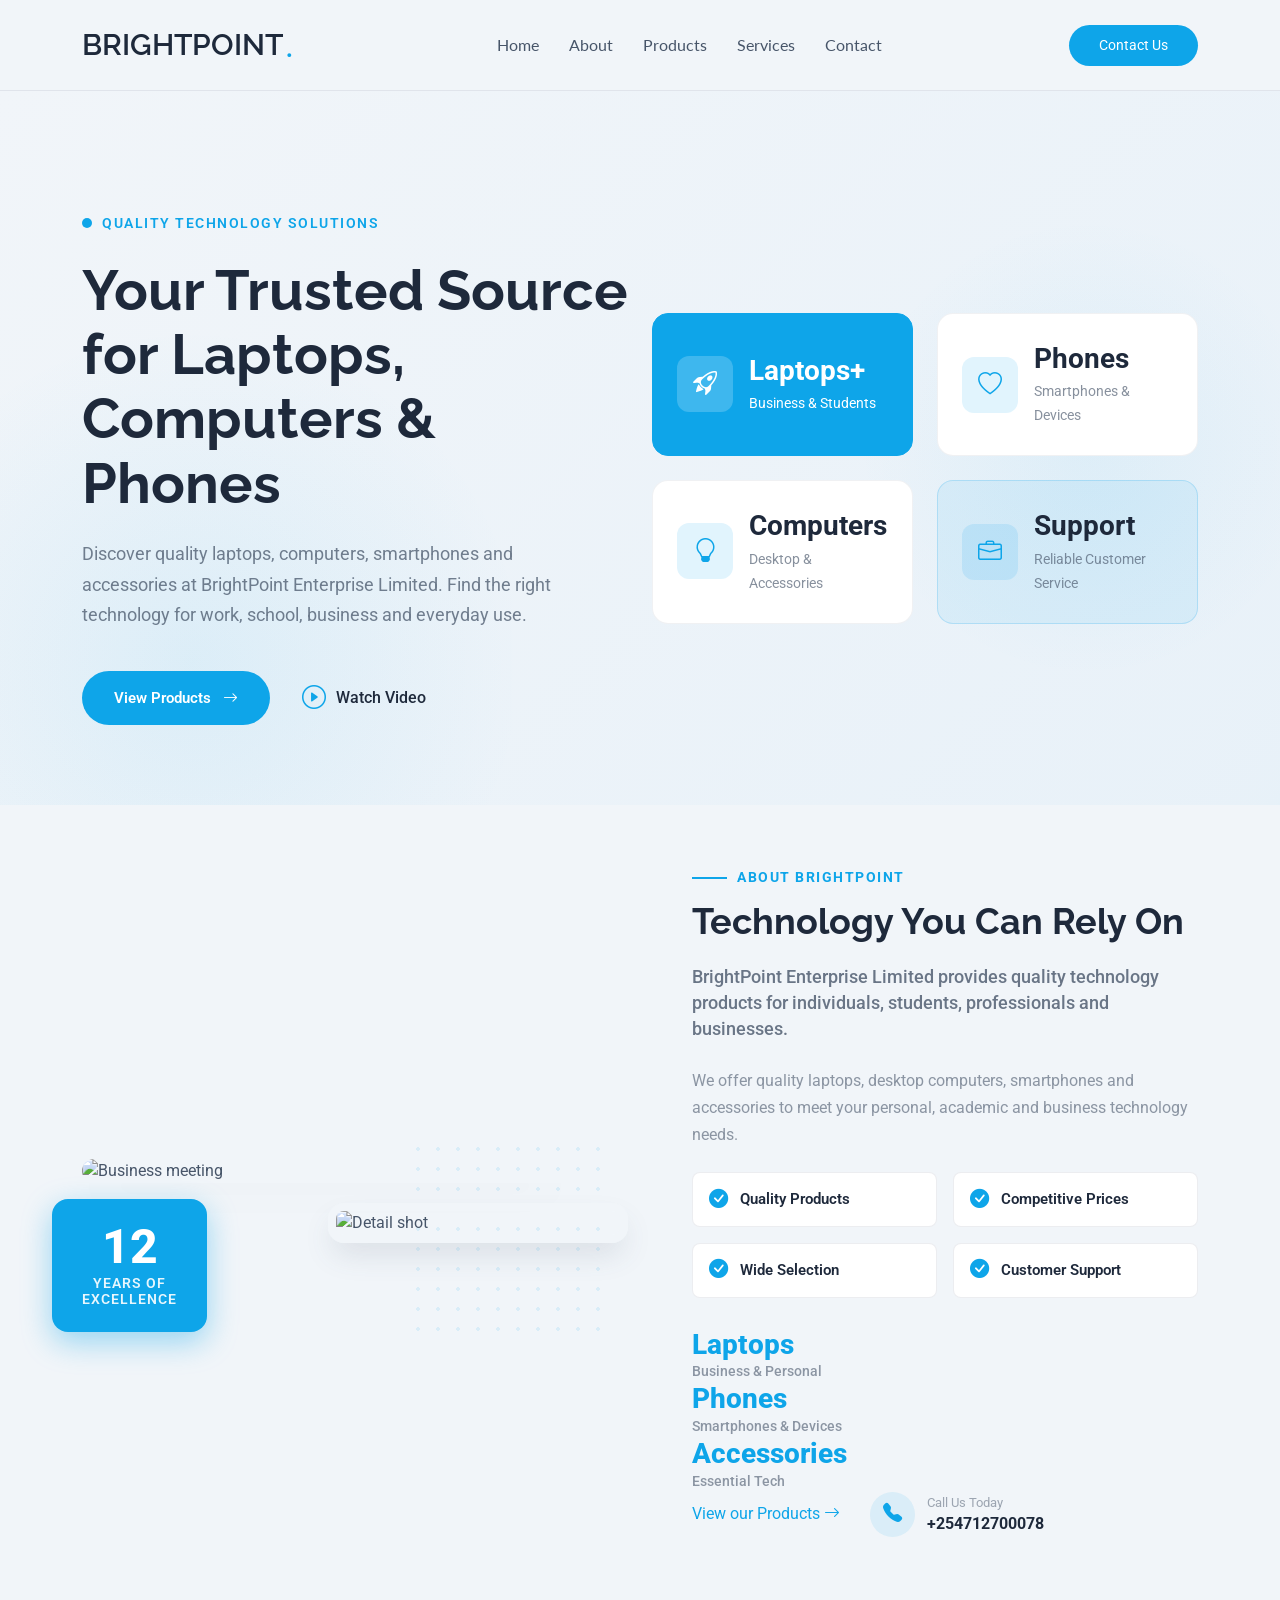
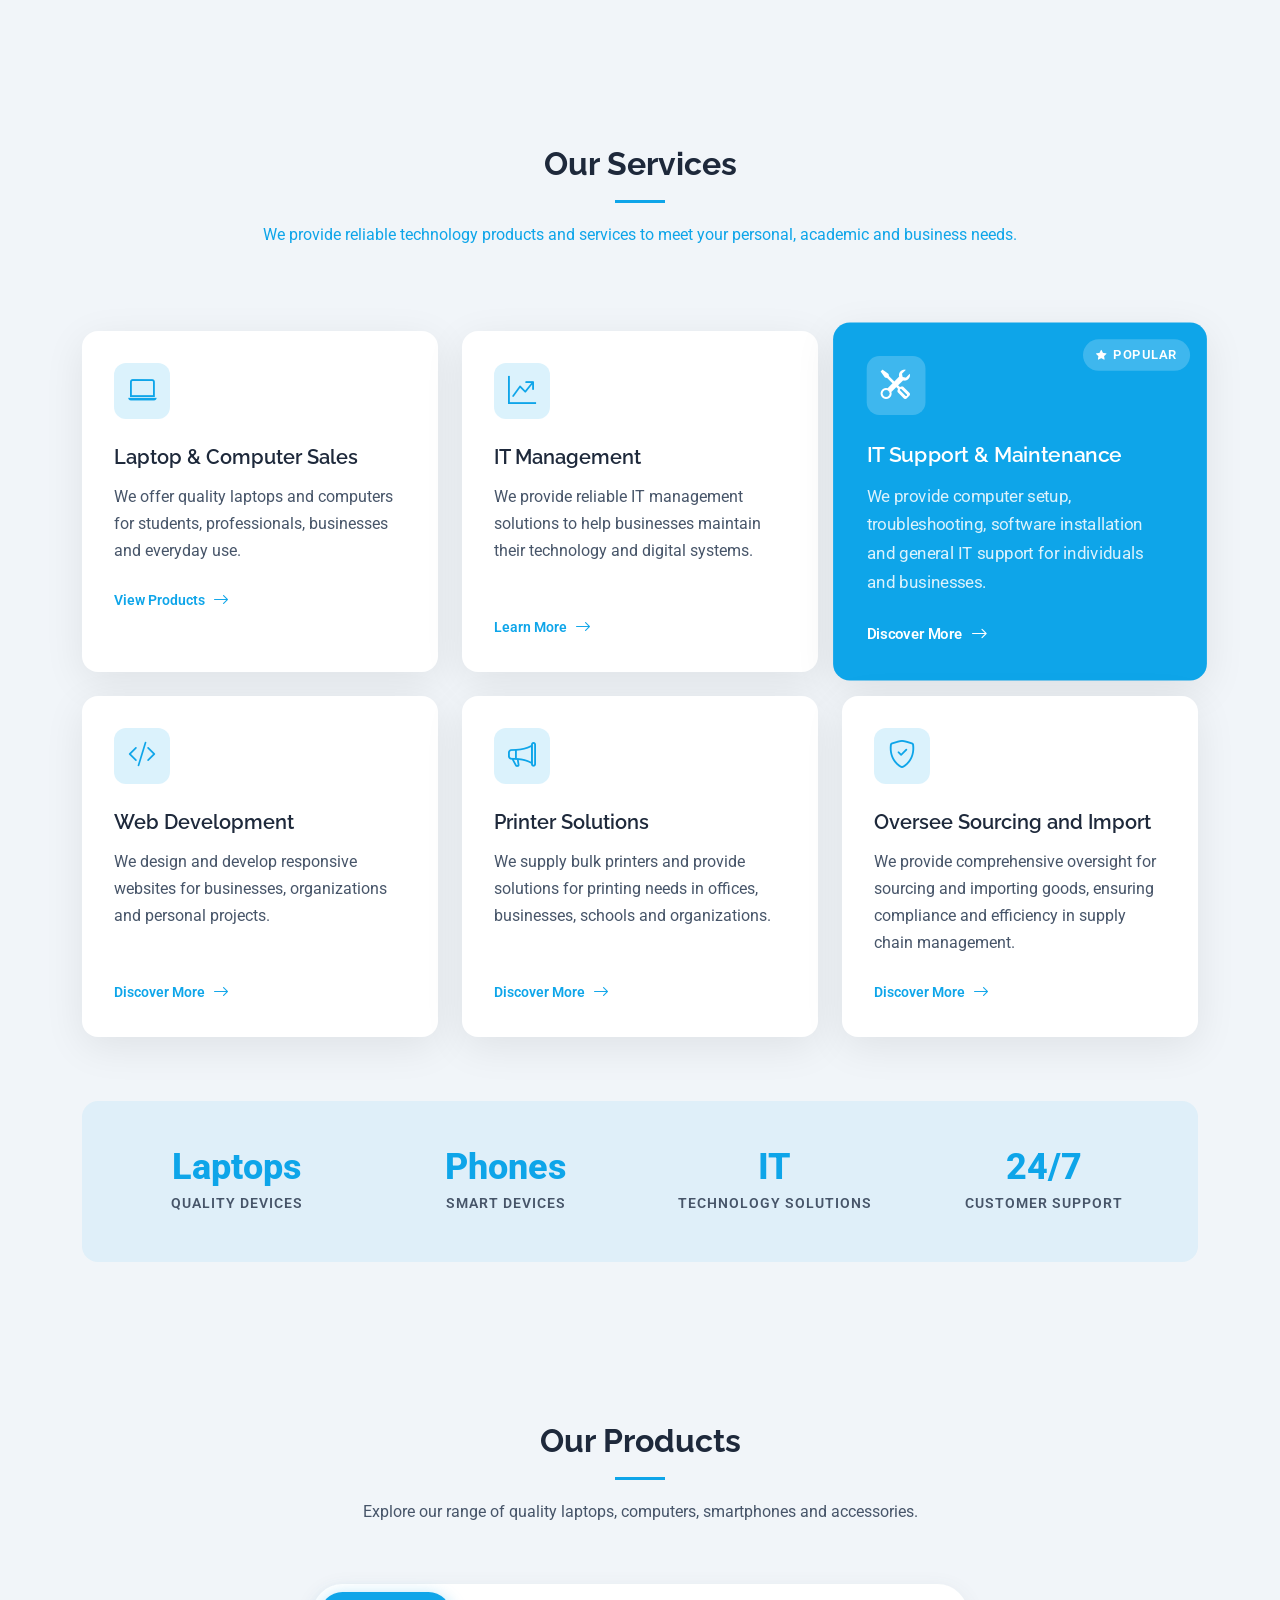
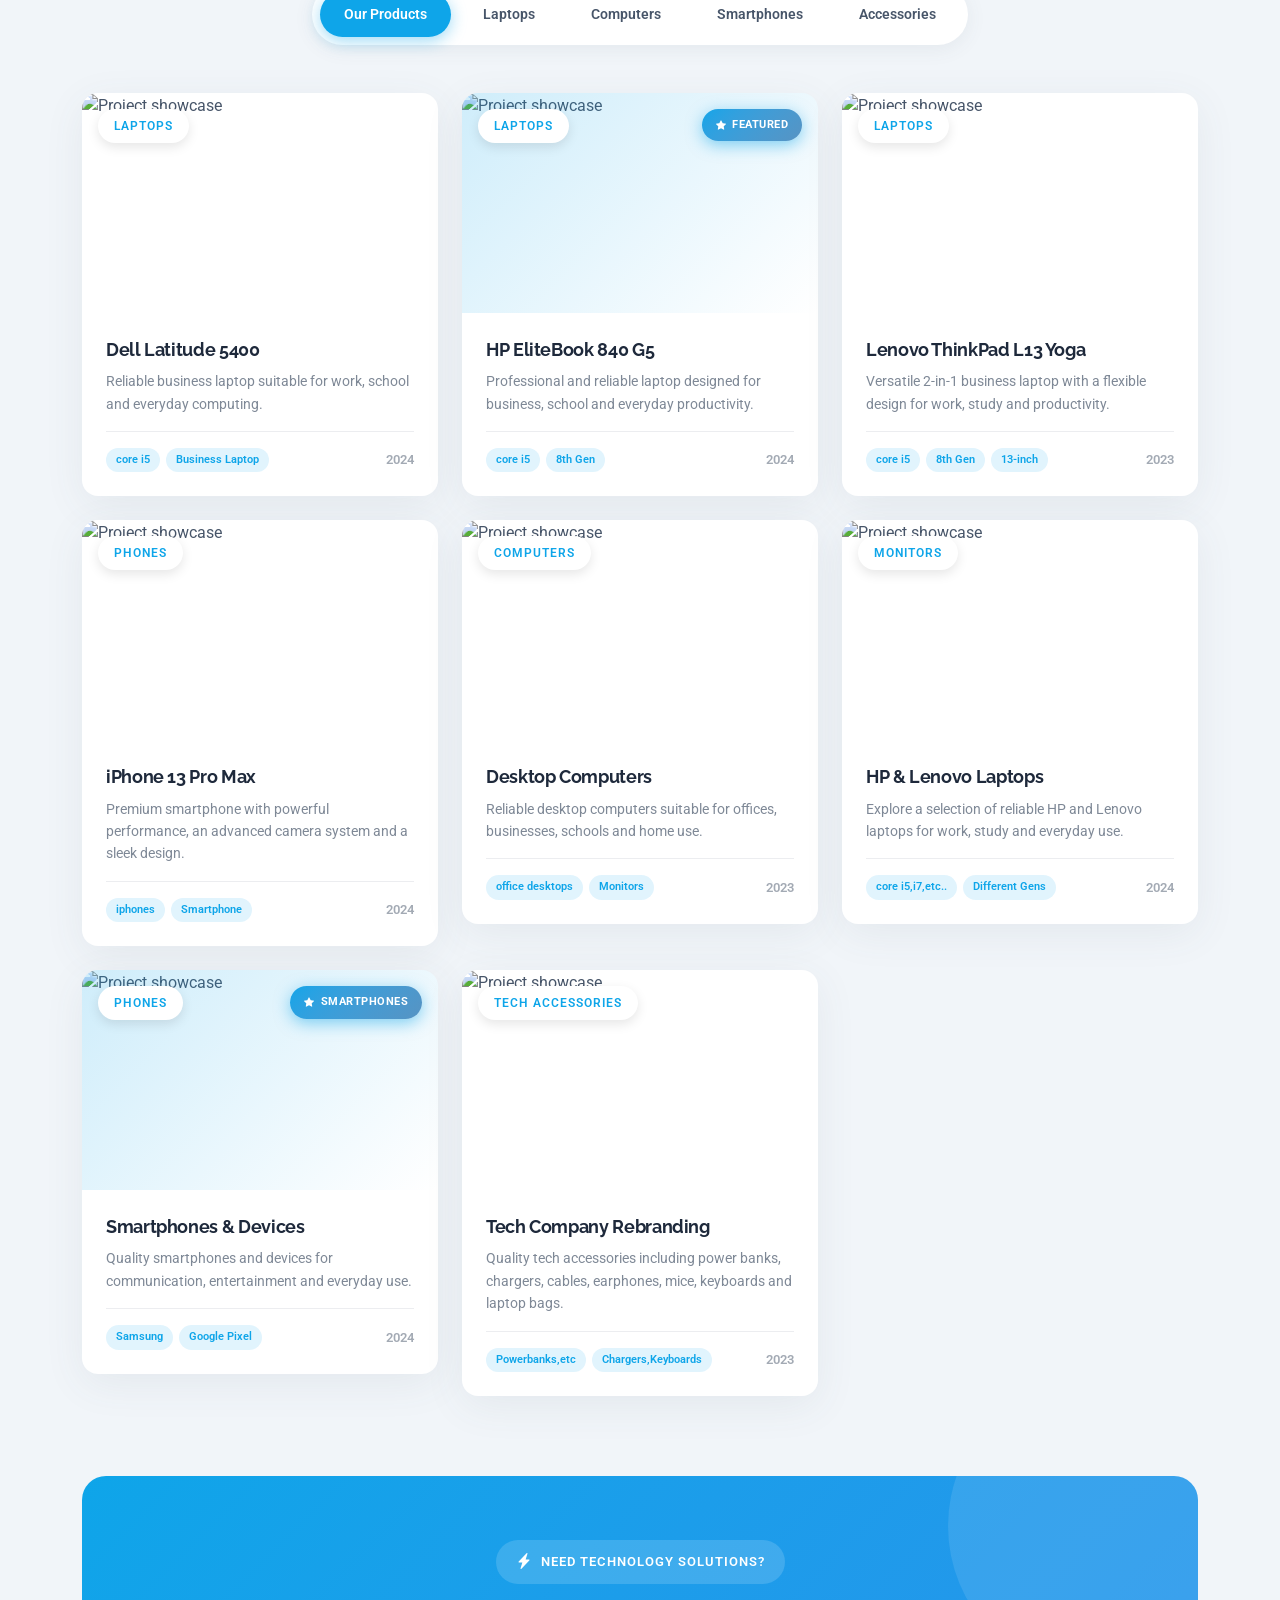
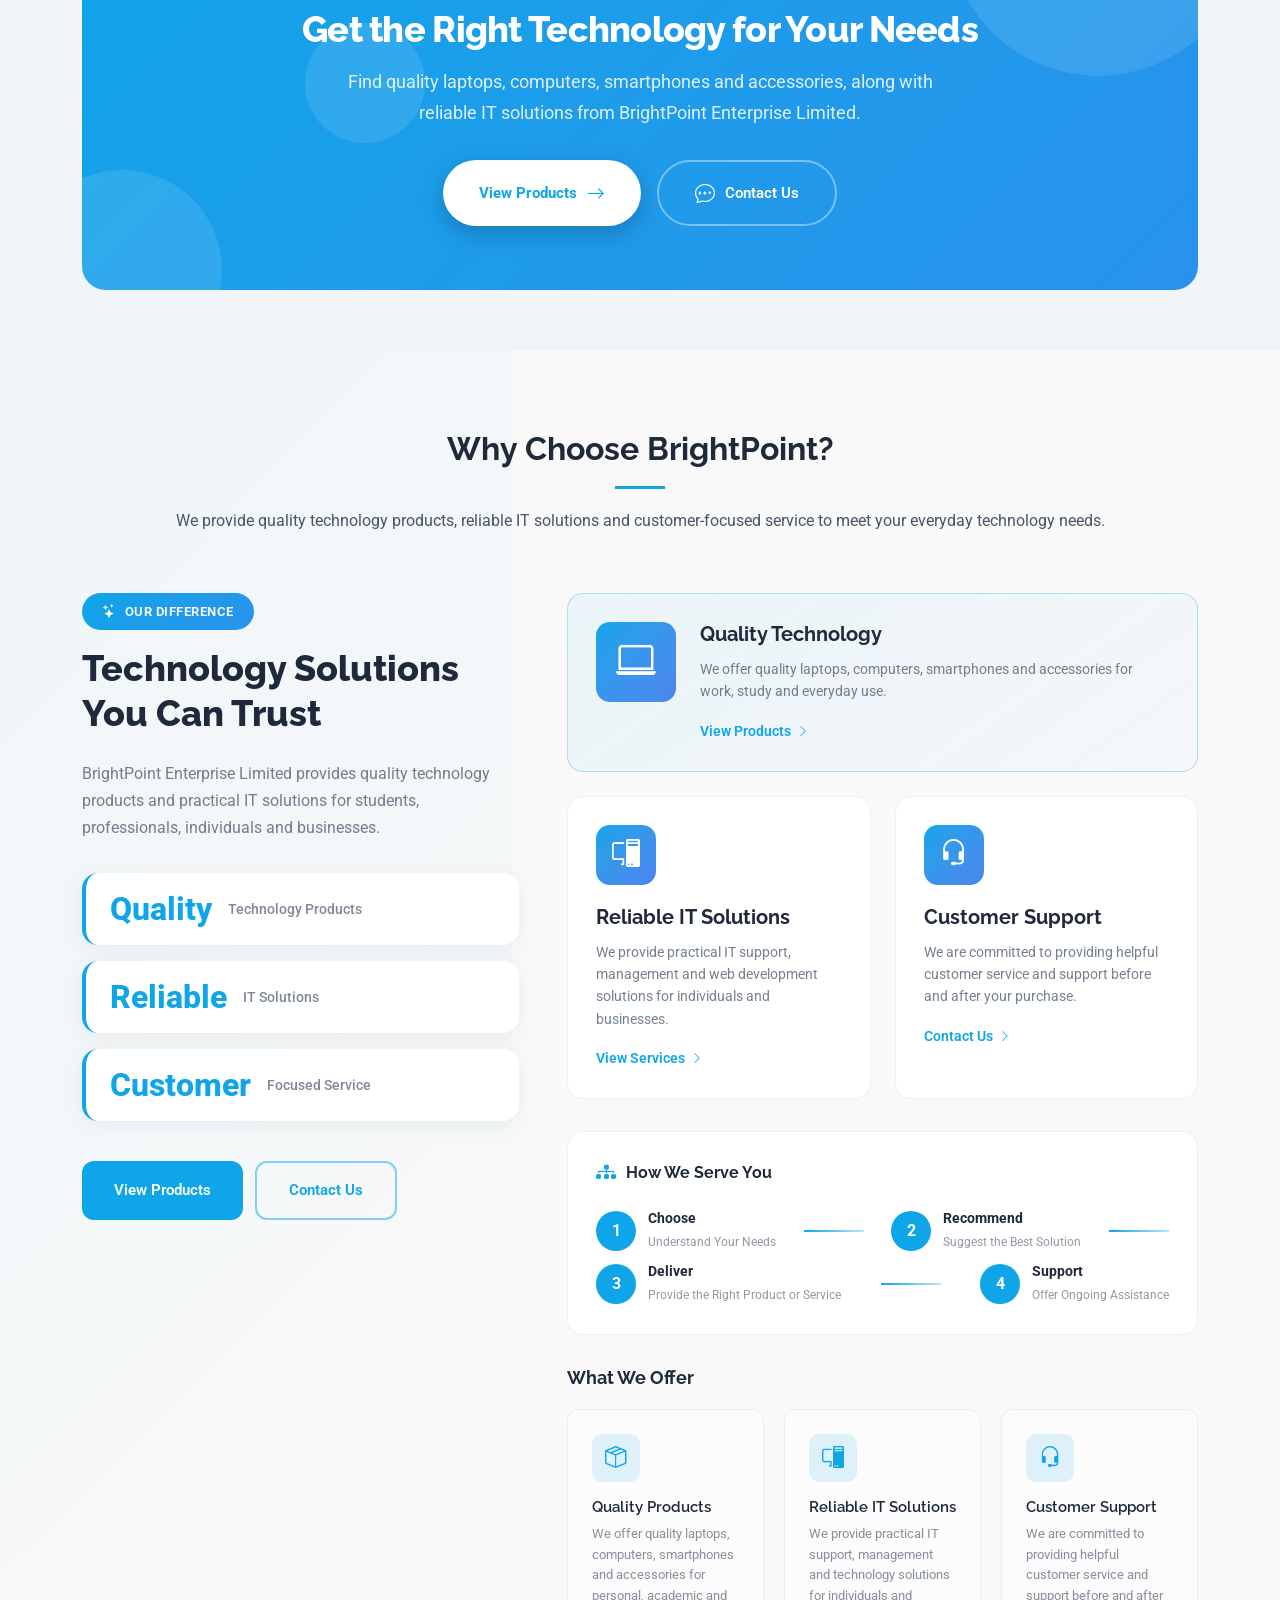
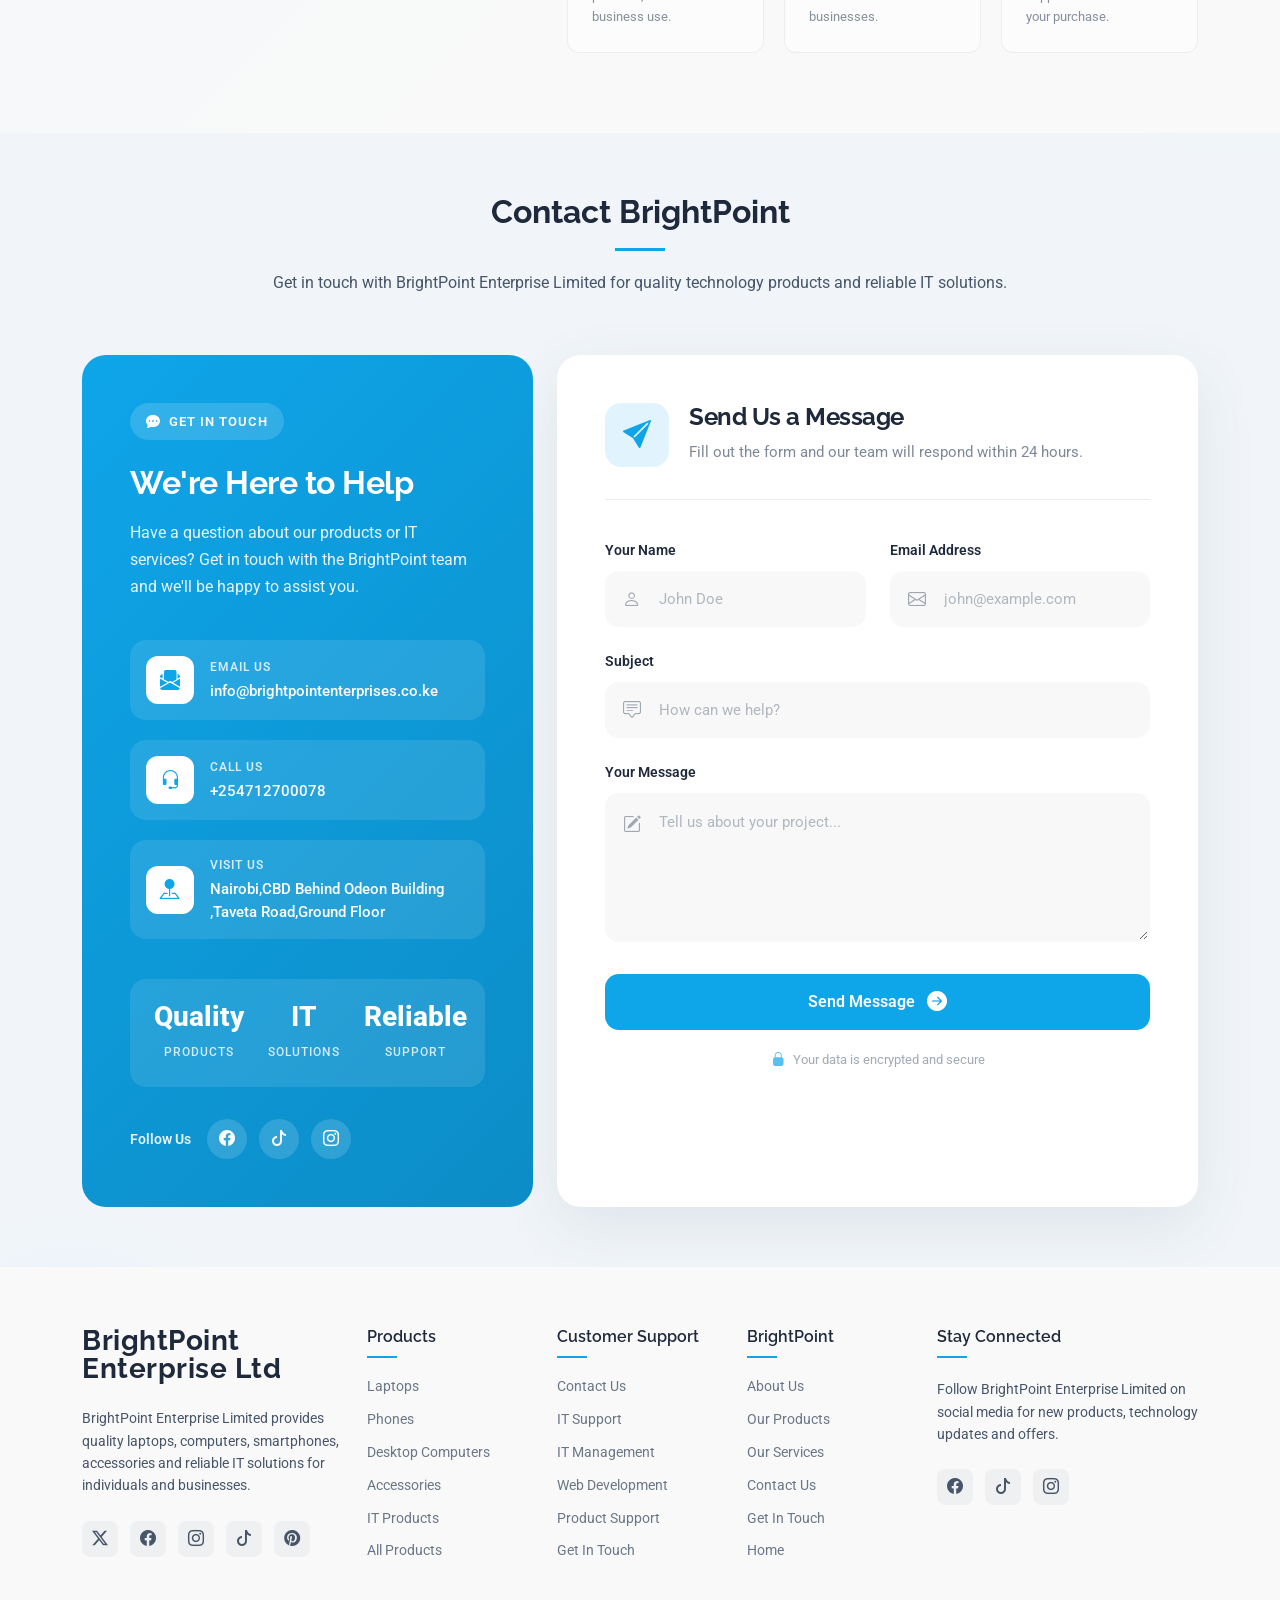
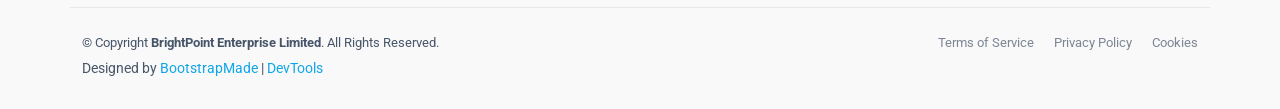
==== index.html @ 352fc954 "web development" ====
<!DOCTYPE html>
<html lang="en">

<head>
  <meta charset="utf-8">
  <meta content="width=device-width, initial-scale=1.0" name="viewport">
  <title>BrightPoint Enterprise Limited | Laptops, Computers & Phones</title>
  <meta name="description" content="">
  <meta name="keywords" content="">

  <!-- Favicons -->
  <link href="assets/img/favicon.png" rel="icon">
  <link href="assets/img/apple-touch-icon.png" rel="apple-touch-icon">

  <!-- Fonts -->
  <link href="https://fonts.googleapis.com" rel="preconnect">
  <link href="https://fonts.gstatic.com" rel="preconnect" crossorigin>
  <link href="https://fonts.googleapis.com/css2?family=Roboto:ital,wght@0,100;0,300;0,400;0,500;0,700;0,900;1,100;1,300;1,400;1,500;1,700;1,900&family=Lato:ital,wght@0,100;0,300;0,400;0,700;0,900;1,100;1,300;1,400;1,700;1,900&family=Raleway:ital,wght@0,100;0,200;0,300;0,400;0,500;0,600;0,700;0,800;0,900;1,100;1,200;1,300;1,400;1,500;1,600;1,700;1,800;1,900&display=swap" rel="stylesheet">

  <!-- Vendor CSS Files -->
  <link href="assets/vendor/bootstrap/css/bootstrap.min.css" rel="stylesheet">
  <link href="assets/vendor/bootstrap-icons/bootstrap-icons.css" rel="stylesheet">
  <link href="assets/vendor/aos/aos.css" rel="stylesheet">
  <link href="assets/vendor/glightbox/css/glightbox.min.css" rel="stylesheet">
  <link href="assets/vendor/swiper/swiper-bundle.min.css" rel="stylesheet">

  <!-- Main CSS File -->
  <link href="assets/css/main.css" rel="stylesheet">

  <!-- =======================================================
  * Template Name: Orbit
  * Template URL: https://bootstrapmade.com/orbit-bootstrap-template/
  * Updated: Jan 13 2026 with Bootstrap v5.3.8
  * Author: BootstrapMade.com
  * License: https://bootstrapmade.com/license/
  ======================================================== -->
</head>

<body class="index-page">

  <header id="header" class="header d-flex align-items-center sticky-top">
    <div class="container position-relative d-flex align-items-center justify-content-between">

      <a href="index.html" class="logo d-flex align-items-center me-auto me-xl-0">
        <!-- Uncomment the line below if you also wish to use an image logo -->
        <!-- <img src="assets/img/logo.webp" alt=""> -->
        <h1 class="sitename">BRIGHTPOINT</h1><span>.</span>
      </a>

      <nav id="navmenu" class="navmenu">
        <ul>
  <li><a href="#home" class="active">Home</a></li>
  <li><a href="#about">About</a></li>
  <li><a href="#products">Products</a></li>
  <li><a href="#services">Services</a></li>
  <li><a href="#contact">Contact</a></li>
</ul>
          <i class="mobile-nav-toggle d-xl-none bi bi-list"></i>
      </nav>

<a class="btn-getstarted" href="#contact">Contact Us</a>
    </div>
  </header>

  <main class="main">

    <!-- Hero Section -->
    <section id="hero" class="hero section">

      <div class="container" data-aos="fade-up" data-aos-delay="100">

        <div class="row align-items-center gy-5">

          <div class="col-lg-6" data-aos="fade-right" data-aos-delay="200">
            <div class="hero-content">
              <div class="hero-tag" data-aos="fade-up" data-aos-delay="250">
                <span class="tag-dot"></span>
                <span class="tag-text">Quality Technology Solutions</span>
              </div>

              <h1 class="hero-headline">Your Trusted Source for Laptops, Computers & Phones</h1>
              <p class="hero-text" data-aos="fade-up" data-aos-delay="350">
  Discover quality laptops, computers, smartphones and accessories at BrightPoint Enterprise Limited.
  Find the right technology for work, school, business and everyday use.
</p>
              <div class="hero-cta" data-aos="fade-up" data-aos-delay="400">
               <a href="#products" class="cta-button">
                   <span>View Products</span>
                 <i class="bi bi-arrow-right"></i>
                </a>
                <a href="https://www.youtube.com/watch?v=Y7f98aduVJ8" class="glightbox cta-link" data-gallery="hero-video">
                  <i class="bi bi-play-circle"></i>
                  <span>Watch Video</span>
                </a>
              </div>
            </div>
          </div>

          <div class="col-lg-6" data-aos="fade-left" data-aos-delay="300">
            <div class="stats-grid">
              <div class="stat-card stat-card-primary" data-aos="zoom-in" data-aos-delay="350">
                <div class="stat-icon-wrap">
                  <i class="bi bi-rocket-takeoff"></i>
                </div>
                <div class="stat-info">
                  <span class="stat-value">Laptops+</span>
                  <span class="stat-title">Business & Students</span>
                </div>
              </div>

              <div class="stat-card" data-aos="zoom-in" data-aos-delay="400">
                <div class="stat-icon-wrap">
                  <i class="bi bi-heart"></i>
                </div>
                <div class="stat-info">
                  <span class="stat-value">Phones</span>
                  <span class="stat-title">Smartphones & Devices</span>
                </div>
              </div>

              <div class="stat-card" data-aos="zoom-in" data-aos-delay="450">
                <div class="stat-icon-wrap">
                  <i class="bi bi-lightbulb"></i>
                </div>
                <div class="stat-info">
                  <span class="stat-value">Computers</span>
                  <span class="stat-title">Desktop & Accessories</span>
                </div>
              </div>

              <div class="stat-card stat-card-accent" data-aos="zoom-in" data-aos-delay="500">
                <div class="stat-icon-wrap">
                  <i class="bi bi-briefcase"></i>
                </div>
                <div class="stat-info">
                  <span class="stat-value">Support</span>
                  <span class="stat-title">Reliable Customer  Service</span>
                </div>
              </div>
            </div>
          </div>

        </div>

      </div>

    </section><!-- /Hero Section -->

    <!-- About Section -->
    <section id="about" class="about section">

      <div class="container" data-aos="fade-up" data-aos-delay="100">

        <div class="row gy-5 align-items-center">

          <div class="col-xl-6 aos-init aos-animate" data-aos="fade-right" data-aos-delay="200">
            <div class="about-images-wrapper">
              <div class="image-main">
                <img src="assets/img/about/DELL 5400.png" alt="Business meeting" class="img-fluid">
              </div>
              <div class="image-offset">
                <img src="assets/img/about/about-square-3.webp" alt="Detail shot" class="img-fluid">
              </div>
              <div class="experience-badge">
                <span class="years purecounter" data-purecounter-start="0" data-purecounter-end="12" data-purecounter-duration="1">12</span>
                <span class="text">Years of<br>Excellence</span>
              </div>
              <div class="shape-pattern"></div>
            </div>
          </div>

          <div class="col-xl-6 aos-init aos-animate" data-aos="fade-left" data-aos-delay="300">
            <div class="about-content">
              <div class="section-subtitle">About BrightPoint</div>
              <h2>Technology You Can Rely On</h2>
             <p class="lead-text">
          BrightPoint Enterprise Limited provides quality technology products for individuals,
         students, professionals and businesses.
          </p>
              <p class="mb-4 description">
         <p class="mb-4 description">
  We offer quality laptops, desktop computers, smartphones and accessories
  to meet your personal, academic and business technology needs.
</p>
            </p>

              <div class="features-grid">
                <div class="feature-card">
                  <i class="bi bi-check-circle-fill"></i>
                  <span>Quality Products</span>
                </div>
                <div class="feature-card">
                  <i class="bi bi-check-circle-fill"></i>
                  <span>Competitive Prices</span>
                </div>
                <div class="feature-card">
                  <i class="bi bi-check-circle-fill"></i>
                  <span>Wide Selection</span>
                </div>
                <div class="feature-card">
                  <i class="bi bi-check-circle-fill"></i>
                  <span>Customer Support</span>
                </div>
              </div>

              <div class="stat-box">
  <span class="number">Laptops</span>
  <span class="label">Business & Personal</span>
</div>

<div class="stat-box">
  <span class="number">Phones</span>
  <span class="label">Smartphones & Devices</span>
</div>

<div class="stat-box">
  <span class="number">Accessories</span>
  <span class="label">Essential Tech</span>
</div>

              <div class="action-buttons">
                <a href="#" Products="btn btn-primary-custom">
                  View our Products <i class="bi bi-arrow-right"></i>
                </a>
                <div class="contact-info">
                  <div class="icon-box">
                    <i class="bi bi-telephone-fill"></i>
                  </div>
                  <div class="text">
                    <span>Call Us Today</span>
                    <a href="tel:+254712700078">+254712700078<yh/a>
                  </div>
                </div>
              </div>

            </div>
          </div>

        </div>

      </div>

    </section><!-- /About Section -->

    <!-- Services Section -->
    <section id="services" class="services section">

      <!-- Section Title -->
      <div class="container section-title" data-aos="fade-up">
        <h2>Our Services</h2>
<p>We provide reliable technology products and services to meet your personal, academic and business needs.</p>
      </div><!-- End Section Title -->

      <div class="container" data-aos="fade-up" data-aos-delay="100">

        <div class="row g-4">

          <!-- Service Card 1 -->
          <div class="col-lg-4 col-md-6" data-aos="fade-up" data-aos-delay="100">
            <div class="service-card">
              <div class="icon-wrapper">
                <i class="bi bi-laptop"></i>
              </div>
              <h3>Laptop &amp; Computer Sales</h3>
<p>We offer quality laptops and computers for students, professionals, businesses and everyday use.</p>
              <a href="service-details.html" class="service-link">
                <span>View Products</span>
                <i class="bi bi-arrow-right"></i>
              </a>
            </div>
          </div><!-- End Service Card -->

          <!-- Service Card 2 -->
          <div class="col-lg-4 col-md-6" data-aos="fade-up" data-aos-delay="200">
            <div class="service-card">
              <div class="icon-wrapper">
                <i class="bi bi-graph-up-arrow"></i>
              </div>
              <h3>IT Management</h3>
<p>We provide reliable IT management solutions to help businesses maintain their technology and digital systems.</p>
              <a href="service-details.html" class="service-link">
                <span>Learn More</span>
                <i class="bi bi-arrow-right"></i>
              </a>
            </div>
          </div><!-- End Service Card -->

          <!-- Service Card 3 - Featured -->
          <div class="col-lg-4 col-md-6" data-aos="fade-up" data-aos-delay="300">
            <div class="service-card featured">
              <div class="featured-badge">
                <i class="bi bi-star-fill"></i>
                <span>Popular</span>
              </div>
              <div class="icon-wrapper">
                <i class="bi bi-tools"></i>
              </div>
              <h3>IT Support &amp; Maintenance</h3>
<p>We provide computer setup, troubleshooting, software installation and general IT support for individuals and businesses.</p>
              <a href="service-details.html" class="service-link">
                <span>Discover More</span>
                <i class="bi bi-arrow-right"></i>
              </a>
            </div>
          </div><!-- End Service Card -->

          <!-- Service Card 4 -->
          <div class="col-lg-4 col-md-6" data-aos="fade-up" data-aos-delay="100">
            <div class="service-card">
              <div class="icon-wrapper">
                <i class="bi bi-code-slash"></i>
              </div>
              <h3>Web Development</h3>
              <p>We design and develop responsive websites for businesses, organizations and personal projects.</p>
              <a href="service-details.html" class="service-link">
                <span>Discover More</span>
                <i class="bi bi-arrow-right"></i>
              </a>
            </div>
          </div><!-- End Service Card -->

          <!-- Service Card 5 -->
          <div class="col-lg-4 col-md-6" data-aos="fade-up" data-aos-delay="200">
            <div class="service-card">
              <div class="icon-wrapper">
                <i class="bi bi-megaphone"></i>
              </div>
              <h3>Printer Solutions</h3>
              <p>We supply bulk printers and provide solutions for printing needs in offices, businesses, schools and organizations.</p>
              <a href="service-details.html" class="service-link">
                <span>Discover More</span>
                <i class="bi bi-arrow-right"></i>
              </a>
            </div>
          </div><!-- End Service Card -->

          <!-- Service Card 6 -->
          <div class="col-lg-4 col-md-6" data-aos="fade-up" data-aos-delay="300">
            <div class="service-card">
              <div class="icon-wrapper">
                <i class="bi bi-shield-check"></i>
              </div>
              <h3>Oversee Sourcing and Import</h3>
              <p>We provide comprehensive oversight for sourcing and importing goods, ensuring compliance and efficiency in supply chain management.</p>
              <a href="service-details.html" class="service-link">
                <span>Discover More</span>
                <i class="bi bi-arrow-right"></i>
              </a>
            </div>
          </div><!-- End Service Card -->

        </div>

        <!-- Stats Row -->
        <div class="stats-row" data-aos="fade-up" data-aos-delay="400">
          <div class="row g-4 justify-content-center">
            <div class="col-6 col-md-3">
              <div class="stat-item">
                <span class="stat-number">Laptops</span>
              <span class="stat-label">Quality Devices</span>
              </div>
            </div>
            <div class="col-6 col-md-3">
              <div class="stat-item">
                <span class="stat-number">Phones</span>
          <span class="stat-label">Smart Devices</span>
              </div>
            </div>
            <div class="col-6 col-md-3">
              <div class="stat-item">
                <span class="stat-number">IT</span>
       <span class="stat-label">Technology Solutions</span>
              </div>
            </div>
            <div class="col-6 col-md-3">
              <div class="stat-item">
                <span class="stat-number">24/7</span>
        <span class="stat-label">Customer Support</span>
              </div>
            </div>
          </div>
        </div>

      </div>

    </section><!-- /Services Section -->

    <!-- Portfolio Section -->
<section id="products" class="portfolio section">
      <!-- Section Title -->
      <div class="container section-title" data-aos="fade-up">
        <h2>Our Products</h2>
        <p>Explore our range of quality laptops, computers, smartphones and accessories.</p>
        </div>
      <div class="container" data-aos="fade-up" data-aos-delay="100">

        <div class="isotope-layout" data-default-filter="*" data-layout="fitRows" data-sort="original-order">

          <div class="filters-wrapper" data-aos="fade-up" data-aos-delay="100">
            <ul class="portfolio-filters isotope-filters">
              <li data-filter="*" class="filter-active">Our Products</li>
              <li data-filter=".filter-laptops">Laptops</li>
              <li data-filter=".filter-computers">Computers</li>
              <li data-filter=".filter-smartphones">Smartphones</li>
              <li data-filter=".filter-accessories">Accessories</li>
            </ul>
          </div>

          <div class="row g-4 isotope-container" data-aos="fade-up" data-aos-delay="200">

            <div class="col-lg-4 col-md-6 portfolio-item isotope-item filter-laptops">
              <div class="project-card">
                <div class="image-wrapper">
                  <img src="assets/img/portfolio/portfolio-2.webp" alt="Project showcase" class="img-fluid" loading="lazy">
                  <div class="hover-overlay">
                    <div class="overlay-actions">
                      <a href="assets/img/portfolio/portfolio-2.webp" class="glightbox action-btn" data-gallery="portfolio">
                        <i class="bi bi-eye"></i>
                      </a>
                      <a href="#" class="action-btn">
                        <i class="bi bi-link-45deg"></i>
                      </a>
                    </div>
                  </div>
                  <span class="category-badge">Laptops</span>
                </div>
                <div class="project-info">
                  <h3>Dell Latitude 5400</h3>
                  <p>Reliable business laptop suitable for work, school and everyday computing.</p>
                  <div class="project-meta">
                    <div class="tech-tags">
                      <span>core i5</span>
                      <span>Business Laptop</span>
                    </div>
                    <span class="year">2024</span>
                  </div>
                </div>
              </div>
            </div><!-- End Portfolio Item -->

            <div class="col-lg-4 col-md-6 portfolio-item isotope-item filter-Laptops">
              <div class="project-card featured">
                <div class="image-wrapper">
                  <img src="assets/img/portfolio/portfolio-4.webp" alt="Project showcase" class="img-fluid" loading="lazy">
                  <div class="hover-overlay">
                    <div class="overlay-actions">
                      <a href="assets/img/portfolio/portfolio-4.webp" class="glightbox action-btn" data-gallery="portfolio">
                        <i class="bi bi-eye"></i>
                      </a>
                      <a href="#" class="action-btn">
                        <i class="bi bi-link-45deg"></i>
                      </a>
                    </div>
                  </div>
                 <span class="category-badge">Laptops</span>
                  <span class="featured-badge"><i class="bi bi-star-fill"></i> Featured</span>
                </div>
                <div class="project-info">
                  <h3>HP EliteBook 840 G5</h3>
                  <p>Professional and reliable laptop designed for business, school and everyday productivity.</p>
                  <div class="project-meta">
                    <div class="tech-tags">
                      <span>core i5</span>
                      <span>8th Gen</span>
                    </div>
                    <span class="year">2024</span>
                  </div>
                </div>
              </div>
            </div><!-- End Portfolio Item -->

            <div class="col-lg-4 col-md-6 portfolio-item isotope-item filter-branding">
              <div class="project-card">
                <div class="image-wrapper">
                  <img src="assets/img/portfolio/portfolio-6.webp" alt="Project showcase" class="img-fluid" loading="lazy">
                  <div class="hover-overlay">
                    <div class="overlay-actions">
                      <a href="assets/img/portfolio/portfolio-6.webp" class="glightbox action-btn" data-gallery="portfolio">
                        <i class="bi bi-eye"></i>
                      </a>
                      <a href="#" class="action-btn">
                        <i class="bi bi-link-45deg"></i>
                      </a>
                    </div>
                  </div>
                  <span class="category-badge">Laptops</span>
                </div>
                <div class="project-info">
                  <h3>Lenovo ThinkPad L13 Yoga</h3>
                  <p>Versatile 2-in-1 business laptop with a flexible design for work, study and productivity.</p>
                  <div class="project-meta">
                    <div class="tech-tags">
                      <span>core i5</span>
                      <span>8th Gen</span>
                      <span>13-inch</span>
                    </div>
                    <span class="year">2023</span>
                  </div>
                </div>
              </div>
            </div><!-- End Portfolio Item -->

            <div class="col-lg-4 col-md-6 portfolio-item isotope-item filter-ui">
              <div class="project-card">
                <div class="image-wrapper">
                  <img src="assets/img/portfolio/portfolio-8.webp" alt="Project showcase" class="img-fluid" loading="lazy">
                  <div class="hover-overlay">
                    <div class="overlay-actions">
                      <a href="assets/img/portfolio/portfolio-8.webp" class="glightbox action-btn" data-gallery="portfolio">
                        <i class="bi bi-eye"></i>
                      </a>
                      <a href="#" class="action-btn">
                        <i class="bi bi-link-45deg"></i>
                      </a>
                    </div>
                  </div>
                  <span class="category-badge">Phones</span>
                </div>
                <div class="project-info">
                  <h3>iPhone 13 Pro Max</h3>
                  <p>Premium smartphone with powerful performance, an advanced camera system and a sleek design.</p>
                  <div class="project-meta">
                    <div class="tech-tags">
                      <span>iphones</span>
                      <span>Smartphone</span>
                    </div>
                    <span class="year">2024</span>
                  </div>
                </div>
              </div>
            </div><!-- End Portfolio Item -->

            <div class="col-lg-4 col-md-6 portfolio-item isotope-item filter-accessories">
              <div class="project-card">
                <div class="image-wrapper">
                  <img src="assets/img/portfolio/portfolio-1.webp" alt="Project showcase" class="img-fluid" loading="lazy">
                  <div class="hover-overlay">
                    <div class="overlay-actions">
                      <a href="assets/img/portfolio/portfolio-1.webp" class="glightbox action-btn" data-gallery="portfolio">
                        <i class="bi bi-eye"></i>
                      </a>
                      <a href="#" class="action-btn">
                        <i class="bi bi-link-45deg"></i>
                      </a>
                    </div>
                  </div>
                  <span class="category-badge">Computers</span>
                </div>
                <div class="project-info">
                  <h3>Desktop Computers</h3>
                  <p>Reliable desktop computers suitable for offices, businesses, schools and home use.</p>
                  <div class="project-meta">
                    <div class="tech-tags">
                      <span>office desktops</span>
                      <span>Monitors</span>
                    </div>
                    <span class="year">2023</span>
                  </div>
                </div>
              </div>
            </div><!-- End Portfolio Item -->

            <div class="col-lg-4 col-md-6 portfolio-item isotope-item filter-mobile">
              <div class="project-card">
                <div class="image-wrapper">
                  <img src="assets/img/portfolio/portfolio-3.webp" alt="Project showcase" class="img-fluid" loading="lazy">
                  <div class="hover-overlay">
                    <div class="overlay-actions">
                      <a href="assets/img/portfolio/portfolio-3.webp" class="glightbox action-btn" data-gallery="portfolio">
                        <i class="bi bi-eye"></i>
                      </a>
                      <a href="#" class="action-btn">
                        <i class="bi bi-link-45deg"></i>
                      </a>
                    </div>
                  </div>
                  <span class="category-badge">Monitors</span>
                </div>
                <div class="project-info">
                  <h3>HP &amp; Lenovo Laptops</h3>
                  <p>Explore a selection of reliable HP and Lenovo laptops for work, study and everyday use.</p>
                  <div class="project-meta">
                    <div class="tech-tags">
                      <span>core i5,i7,etc..</span>
                      <span>Different Gens</span>
                    </div>
                    <span class="year">2024</span>
                  </div>
                </div>
              </div>
            </div><!-- End Portfolio Item -->

            <div class="col-lg-4 col-md-6 portfolio-item isotope-item filter-ui">
              <div class="project-card featured">
                <div class="image-wrapper">
                  <img src="assets/img/portfolio/portfolio-7.webp" alt="Project showcase" class="img-fluid" loading="lazy">
                  <div class="hover-overlay">
                    <div class="overlay-actions">
                      <a href="assets/img/portfolio/portfolio-7.webp" class="glightbox action-btn" data-gallery="portfolio">
                        <i class="bi bi-eye"></i>
                      </a>
                      <a href="#" class="action-btn">
                        <i class="bi bi-link-45deg"></i>
                      </a>
                    </div>
                  </div>
                  <span class="category-badge">Phones</span>
                  <span class="featured-badge"><i class="bi bi-star-fill"></i> Smartphones</span>
                </div>
                <div class="project-info">
                  <h3>Smartphones &amp; Devices</h3>
                  <p>Quality smartphones and devices for communication, entertainment and everyday use.</p>
                  <div class="project-meta">
                    <div class="tech-tags">
                      <span>Samsung</span>
                      <span>Google Pixel</span>
                    </div>
                    <span class="year">2024</span>
                  </div>
                </div>
              </div>
            </div><!-- End Portfolio Item -->

            <div class="col-lg-4 col-md-6 portfolio-item isotope-item filter-branding">
              <div class="project-card">
                <div class="image-wrapper">
                  <img src="assets/img/portfolio/portfolio-9.webp" alt="Project showcase" class="img-fluid" loading="lazy">
                  <div class="hover-overlay">
                    <div class="overlay-actions">
                      <a href="assets/img/portfolio/portfolio-9.webp" class="glightbox action-btn" data-gallery="portfolio">
                        <i class="bi bi-eye"></i>
                      </a>
                      <a href="#" class="action-btn">
                        <i class="bi bi-link-45deg"></i>
                      </a>
                    </div>
                  </div>
                  <span class="category-badge">Tech Accessories</span>
                </div>
                <div class="project-info">
                  <h3>Tech Company Rebranding</h3>
                  <p>Quality tech accessories including power banks, chargers, cables, earphones, mice, keyboards and laptop bags.</p>
                  <div class="project-meta">
                    <div class="tech-tags">
                      <span>Powerbanks,etc</span>
                      <span>Chargers,Keyboards</span>
                    </div>
                    <span class="year">2023</span>
                  </div>
                </div>
              </div>
            </div><!-- End Portfolio Item -->

          </div><!-- End Portfolio Container -->

        </div>

        <div class="cta-section" data-aos="zoom-in" data-aos-delay="300">
          <div class="cta-content">
            <span class="cta-label"><i class="bi bi-lightning-charge-fill"></i> Need Technology Solutions?</span>
            <h3>Get the Right Technology for Your Needs</h3>
            <p>Find quality laptops, computers, smartphones and accessories, along with reliable IT solutions from BrightPoint Enterprise Limited.</p>
            <div class="cta-buttons">
              <a href="#contact" class="btn-cta-primary">View Products<i class="bi bi-arrow-right"></i></a>
              <a href="#contact" class="btn-cta-secondary"><i class="bi bi-chat-dots"></i> Contact Us</a>        
                </div>
          </div>
          <div class="cta-decoration">
            <div class="floating-shape shape-1"></div>
            <div class="floating-shape shape-2"></div>
            <div class="floating-shape shape-3"></div>
          </div>
        </div>

      </div>

    </section><!-- /Portfolio Section -->

    <!-- Why Us Section -->
<section id="why-us" class="why-us section light-background">

  <!-- Section Title -->
  <div class="container section-title" data-aos="fade-up">
    <h2>Why Choose BrightPoint?</h2>
    <p>We provide quality technology products, reliable IT solutions and customer-focused service to meet your everyday technology needs.</p>
  </div><!-- End Section Title -->

  <div class="container" data-aos="fade-up" data-aos-delay="100">

    <div class="row g-5">

      <!-- Left Side -->
      <div class="col-lg-5" data-aos="fade-right" data-aos-delay="200">
        <div class="sidebar-content">

          <div class="badge-wrapper">
            <span class="section-badge">
              <i class="bi bi-stars"></i> Our Difference
            </span>
          </div>

          <h2>Technology Solutions You Can Trust</h2>

          <p class="description">
            BrightPoint Enterprise Limited provides quality technology products and practical IT solutions for students, professionals, individuals and businesses.
          </p>

          <!-- Stats -->
          <div class="stat-cards">

            <div class="stat-card" data-aos="zoom-in" data-aos-delay="300">
              <div class="stat-value">
                <span>Quality</span>
              </div>
              <div class="stat-text">Technology Products</div>
            </div>

            <div class="stat-card" data-aos="zoom-in" data-aos-delay="350">
              <div class="stat-value">
                <span>Reliable</span>
              </div>
              <div class="stat-text">IT Solutions</div>
            </div>

            <div class="stat-card" data-aos="zoom-in" data-aos-delay="400">
              <div class="stat-value">
                <span>Customer</span>
              </div>
              <div class="stat-text">Focused Service</div>
            </div>

          </div><!-- End Stats -->

          <!-- Buttons -->
          <div class="action-buttons">
            <a href="#products" class="btn-main">View Products</a>
            <a href="#contact" class="btn-outline">Contact Us</a>
          </div>

        </div>
      </div><!-- End Left Side -->


      <!-- Right Side -->
      <div class="col-lg-7" data-aos="fade-left" data-aos-delay="200">

        <!-- Features -->
        <div class="features-grid">

          <!-- Feature 1 -->
          <div class="feature-box highlight" data-aos="fade-up" data-aos-delay="250">

            <div class="feature-icon">
              <i class="bi bi-laptop"></i>
            </div>

            <div class="feature-content">
              <h4>Quality Technology</h4>

              <p>
                We offer quality laptops, computers, smartphones and accessories for work, study and everyday use.
              </p>

              <a href="#products" class="feature-link">
                View Products <i class="bi bi-chevron-right"></i>
              </a>
            </div>

          </div><!-- End Feature Box -->


          <!-- Feature 2 -->
          <div class="feature-box" data-aos="fade-up" data-aos-delay="300">

            <div class="feature-icon">
              <i class="bi bi-pc-display"></i>
            </div>

            <div class="feature-content">
              <h4>Reliable IT Solutions</h4>

              <p>
                We provide practical IT support, management and web development solutions for individuals and businesses.
              </p>

              <a href="#services" class="feature-link">
                View Services <i class="bi bi-chevron-right"></i>
              </a>
            </div>

          </div><!-- End Feature Box -->


          <!-- Feature 3 -->
          <div class="feature-box" data-aos="fade-up" data-aos-delay="350">

            <div class="feature-icon">
              <i class="bi bi-headset"></i>
            </div>

            <div class="feature-content">
              <h4>Customer Support</h4>

              <p>
                We are committed to providing helpful customer service and support before and after your purchase.
              </p>

              <a href="#contact" class="feature-link">
                Contact Us <i class="bi bi-chevron-right"></i>
              </a>
            </div>

          </div><!-- End Feature Box -->

        </div><!-- End Features -->


        <!-- Process Timeline -->
        <div class="process-timeline" data-aos="fade-up" data-aos-delay="400">

          <h5 class="timeline-title">
            <i class="bi bi-diagram-3-fill"></i> How We Serve You
          </h5>

          <div class="timeline-steps">

            <div class="timeline-step">
              <div class="step-marker">1</div>
              <div class="step-info">
                <strong>Choose</strong>
                <span>Understand Your Needs</span>
              </div>
            </div>

            <div class="timeline-connector"></div>

            <div class="timeline-step">
              <div class="step-marker">2</div>
              <div class="step-info">
                <strong>Recommend</strong>
                <span>Suggest the Best Solution</span>
              </div>
            </div>

            <div class="timeline-connector"></div>

            <div class="timeline-step">
              <div class="step-marker">3</div>
              <div class="step-info">
                <strong>Deliver</strong>
                <span>Provide the Right Product or Service</span>
              </div>
            </div>

            <div class="timeline-connector"></div>

            <div class="timeline-step">
              <div class="step-marker">4</div>
              <div class="step-info">
                <strong>Support</strong>
                <span>Offer Ongoing Assistance</span>
              </div>
            </div>

          </div>
        </div><!-- End Process Timeline -->


        <!-- Capabilities -->
        <div class="capabilities-section" data-aos="fade-up" data-aos-delay="450">

          <h5 class="capabilities-heading">What We Offer</h5>

          <div class="capabilities-grid">

            <!-- Capability 1 -->
            <div class="capability-card">

              <div class="capability-icon">
                <i class="bi bi-box-seam"></i>
              </div>

              <h6>Quality Products</h6>

              <p>
                We offer quality laptops, computers, smartphones and accessories for personal, academic and business use.
              </p>

            </div>


            <!-- Capability 2 -->
            <div class="capability-card">

              <div class="capability-icon">
                <i class="bi bi-pc-display"></i>
              </div>

              <h6>Reliable IT Solutions</h6>

              <p>
                We provide practical IT support, management and technology solutions for individuals and businesses.
              </p>

            </div>


            <!-- Capability 3 -->
            <div class="capability-card">

              <div class="capability-icon">
                <i class="bi bi-headset"></i>
              </div>

              <h6>Customer Support</h6>

              <p>
                We are committed to providing helpful customer service and support before and after your purchase.
              </p>

            </div>

          </div>
        </div><!-- End Capabilities -->

      </div><!-- End Right Side -->

    </div>

  </div>

</section><!-- /Why Us Section -->
    <!-- Contact Section -->
    <section id="contact" class="contact section">

      <!-- Section Title -->
      <div class="container section-title" data-aos="fade-up">
        <h2>Contact BrightPoint</h2>
        <p>Get in touch with BrightPoint Enterprise Limited for quality technology products and reliable IT solutions.</p>
      </div><!-- End Section Title -->

      <div class="container" data-aos="fade-up" data-aos-delay="100">

        <div class="row gy-5 align-items-stretch">

          <div class="col-lg-5" data-aos="fade-right" data-aos-delay="200">
            <div class="info-panel">
              <div class="panel-header">
                <span class="section-badge">
                  <i class="bi bi-chat-dots-fill"></i>
                  Get In Touch
                </span>
                <h3>We're Here to Help</h3>
     <p>Have a question about our products or IT services? Get in touch with the BrightPoint team and we'll be happy to assist you.</p>
              </div>

              <div class="contact-methods">
                <div class="method-item">
                  <div class="method-icon">
                    <i class="bi bi-envelope-paper-fill"></i>
                  </div>
                  <div class="method-details">
                    <span class="method-label">Email Us</span>
                    <a href="mailto:info@brightpointenterprises.co.ke">info@brightpointenterprises.co.ke</a>
                  </div>
                </div>

                <div class="method-item">
                  <div class="method-icon">
                    <i class="bi bi-headset"></i>
                  </div>
                  <div class="method-details">
                    <span class="method-label">Call Us</span>
                    <a href="tel:+254712700078">+254712700078</a>
                  </div>
                </div>

                <div class="method-item">
                  <div class="method-icon">
                    <i class="bi bi-pin-map-fill"></i>
                  </div>
                  <div class="method-details">
                    <span class="method-label">Visit Us</span>
                    <span>Nairobi,CBD Behind Odeon Building ,Taveta Road,Ground Floor</span>
                  </div>
                </div>
              </div>

              <div class="stats-strip">
                <div class="stat-item">
                  <span class="stat-number">Quality</span>
                  <span class="stat-text">Products</span>
                </div>
                <div class="stat-item">
                  <span class="stat-number">IT</span>
                  <span class="stat-text">Solutions</span>
                </div>
                <div class="stat-item">
                  <span class="stat-number">Reliable</span>
                  <span class="stat-text">Support</span>
                </div>
              </div>

              <div class="social-connect">
                <span>Follow Us</span>
                <div class="social-icons">
                 <a href="https://www.facebook.com/BrightPointEnterprise" aria-label="Facebook"><i class="bi bi-facebook"></i></a>
                  <a href="https://www.tiktok.com/@brightpointenterpriseshop" aria-label="TikTok" target="_blank"><i class="bi bi-tiktok"></i></a>
                  <a href="https://www.instagram.com/brightpointenterpriseshop" aria-label="Instagram" target="_blank"><i class="bi bi-instagram"></i></a>
                </div>
              </div>
            </div>
          </div><!-- End Info Panel -->

          <div class="col-lg-7" data-aos="fade-left" data-aos-delay="300">
            <div class="form-card">
              <div class="form-card-header">
                <div class="header-icon">
                  <i class="bi bi-send-fill"></i>
                </div>
                <div class="header-text">
                  <h4>Send Us a Message</h4>
                  <p>Fill out the form and our team will respond within 24 hours.</p>
                </div>
              </div>

              <form action="forms/contact.php" method="post" class="php-email-form">
                <div class="row g-4">
                  <div class="col-md-6">
                    <div class="input-group-custom">
                      <label>Your Name</label>
                      <div class="input-wrapper">
                        <i class="bi bi-person"></i>
                        <input type="text" name="name" placeholder="John Doe" required="">
                      </div>
                    </div>
                  </div>

                  <div class="col-md-6">
                    <div class="input-group-custom">
                      <label>Email Address</label>
                      <div class="input-wrapper">
                        <i class="bi bi-envelope"></i>
                        <input type="email" name="email" placeholder="john@example.com" required="">
                      </div>
                    </div>
                  </div>

                  <div class="col-12">
                    <div class="input-group-custom">
                      <label>Subject</label>
                      <div class="input-wrapper">
                        <i class="bi bi-chat-square-text"></i>
                        <input type="text" name="subject" placeholder="How can we help?" required="">
                      </div>
                    </div>
                  </div>

                  <div class="col-12">
                    <div class="input-group-custom">
                      <label>Your Message</label>
                      <div class="input-wrapper textarea-wrapper">
                        <i class="bi bi-pencil-square"></i>
                        <textarea name="message" rows="5" placeholder="Tell us about your project..." required=""></textarea>
                      </div>
                    </div>
                  </div>
                </div>

                <div class="form-actions">
                  <div class="loading">Loading</div>
                  <div class="error-message"></div>
                  <div class="sent-message">Your message has been sent. Thank you!</div>

                  <button type="submit" class="btn-submit">
                    <span>Send Message</span>
                    <i class="bi bi-arrow-right-circle-fill"></i>
                  </button>

                  <div class="secure-note">
                    <i class="bi bi-lock-fill"></i>
                    <span>Your data is encrypted and secure</span>
                  </div>
                </div>
              </form>
            </div>
          </div><!-- End Form Card -->

        </div>

      </div>

    </section><!-- /Contact Section -->

  </main>

  <footer id="footer" class="footer light-background">

    <div class="container footer-top">
      <div class="row gy-4">
        <div class="col-lg-3 col-md-6 footer-info">
          <a href="index.html" class="logo d-flex align-items-center mb-4">
            <span class="sitename">BrightPoint Enterprise Ltd</span>
          </a>
          <p>BrightPoint Enterprise Limited provides quality laptops, computers, smartphones, accessories and reliable IT solutions for individuals and businesses.</p>

          <div class="social-links d-flex mt-4">
            <a href="#" aria-label="Twitter"><i class="bi bi-twitter-x"></i></a>
            <a href="#" aria-label="Facebook"><i class="bi bi-facebook"></i></a>
            <a href="#" aria-label="Instagram"><i class="bi bi-instagram"></i></a>
            <a href="#" aria-label="TikTok"><i class="bi bi-tiktok"></i></a>
            <a href="#" aria-label="Pinterest"><i class="bi bi-pinterest"></i></a>
          </div>
        </div>

        <div class="col-lg-2 col-md-6 footer-links">
          <h4>Products</h4>
          <ul>
         <li><a href="#products">Laptops</a></li>
         <li><a href="#products">Phones</a></li>
         <li><a href="#products">Desktop Computers</a></li>
         <li><a href="#products">Accessories</a></li>
         <li><a href="#products">IT Products</a></li>
         <li><a href="#products">All Products</a></li>
         </ul>
          </div>

        <div class="col-lg-2 col-md-6 footer-links">
          <h4>Customer Support</h4>
          <ul>
      <li><a href="#contact">Contact Us</a></li>
      <li><a href="#services">IT Support</a></li>
     <li><a href="#services">IT Management</a></li>
     <li><a href="#services">Web Development</a></li>
     <li><a href="#products">Product Support</a></li>
     <li><a href="#contact">Get In Touch</a></li>
       </ul>
          </div>

        <div class="col-lg-2 col-md-6 footer-links">
          <h4>BrightPoint</h4>
          <ul>
             <li><a href="#about">About Us</a></li> 
            <li><a href="#products">Our Products</a></li>
            <li><a href="#services">Our Services</a></li>
            <li><a href="#contact">Contact Us</a></li>
           <li><a href="#contact">Get In Touch</a></li>
            <li><a href="#home">Home</a></li>
            
          </ul>
        </div>

        <div class="col-lg-3 col-md-6">
          <div class="footer-newsletter">
            <h4>Stay Connected</h4>
      <p>Follow BrightPoint Enterprise Limited on social media for new products, technology updates and offers.</p>
            <div class="social-links d-flex mt-4">
     <a href="https://www.facebook.com/brightpointenterprise" aria-label="Facebook" target="_blank"><i class="bi bi-facebook"></i></a>
     <a href="https://www.tiktok.com/@brightpointenterpriseshop" aria-label="TikTok" target="_blank"><i class="bi bi-tiktok"></i></a>
     <a href="https://www.instagram.com/brightpointenterpriseshop" aria-label="Instagram" target="_blank"><i class="bi bi-instagram"></i></a>
      </div>
          </div>
        </div>
      </div>
    </div>

    <div class="container footer-bottom">
      <div class="row gy-3">
        <div class="col-md-6 order-2 order-md-1">
          <div class="copyright">
            <p>© <span>Copyright</span> <strong class="sitename">BrightPoint Enterprise Limited</strong>. All Rights Reserved.</p>
          </div>
          <div class="credits">
            <!-- All the links in the footer should remain intact. -->
            <!-- You can delete the links only if you've purchased the pro version. -->
            <!-- Licensing information: https://bootstrapmade.com/license/ -->
            <!-- Purchase the pro version with working PHP/AJAX contact form: [buy-url] -->
            Designed by <a href="https://bootstrapmade.com/">BootstrapMade</a> | <a href="https://bootstrapmade.com/tools/">DevTools</a>
          </div>
        </div>
        <div class="col-md-6 order-1 order-md-2">
          <div class="legal-links">
            <a href="tos.html">Terms of Service</a>
            <a href="privacy.html">Privacy Policy</a>
            <a href="privacy.html">Cookies</a>
          </div>
        </div>
      </div>
    </div>

  </footer>

  <!-- Scroll Top -->
  <a href="#" id="scroll-top" class="scroll-top d-flex align-items-center justify-content-center"><i class="bi bi-arrow-up-short"></i></a>

  <!-- Preloader -->
  <div id="preloader"></div>

  <!-- Vendor JS Files -->
  <script src="assets/vendor/bootstrap/js/bootstrap.bundle.min.js"></script>
  <script src="assets/vendor/php-email-form/validate.js"></script>
  <script src="assets/vendor/aos/aos.js"></script>
  <script src="assets/vendor/glightbox/js/glightbox.min.js"></script>
  <script src="assets/vendor/imagesloaded/imagesloaded.pkgd.min.js"></script>
  <script src="assets/vendor/isotope-layout/isotope.pkgd.min.js"></script>
  <script src="assets/vendor/purecounter/purecounter_vanilla.js"></script>
  <script src="assets/vendor/swiper/swiper-bundle.min.js"></script>

  <!-- Main JS File -->
  <script src="assets/js/main.js"></script>

</body>

</html>
---- assets/css/main.css ----
/**
* Template Name: Orbit
* Template URL: https://bootstrapmade.com/orbit-bootstrap-template/
* Updated: Jan 13 2026 with Bootstrap v5.3.8
* Author: BootstrapMade.com
* License: https://bootstrapmade.com/license/
*/

/*--------------------------------------------------------------
# Font & Color Variables
# Help: https://bootstrapmade.com/color-system/
--------------------------------------------------------------*/
/* Fonts */
:root {
  --default-font: "Roboto",  system-ui, -apple-system, "Segoe UI", Roboto, "Helvetica Neue", Arial, "Noto Sans", "Liberation Sans", sans-serif, "Apple Color Emoji", "Segoe UI Emoji", "Segoe UI Symbol", "Noto Color Emoji";
  --heading-font: "Raleway",  sans-serif;
  --nav-font: "Lato",  sans-serif;
}

/* Global Colors - The following color variables are used throughout the website. Updating them here will change the color scheme of the entire website */
:root { 
  --background-color: #f1f5f9; /* Background color for the entire website, including individual sections */
  --default-color: #475569; /* Default color used for the majority of the text content across the entire website */
  --heading-color: #1e293b; /* Color for headings, subheadings and title throughout the website */
  --accent-color: #0ea5e9; /* Accent color that represents your brand on the website. It's used for buttons, links, and other elements that need to stand out */
  --surface-color: #ffffff; /* The surface color is used as a background of boxed elements within sections, such as cards, icon boxes, or other elements that require a visual separation from the global background. */
  --contrast-color: #ffffff; /* Contrast color for text, ensuring readability against backgrounds of accent, heading, or default colors. */
}

/* Nav Menu Colors - The following color variables are used specifically for the navigation menu. They are separate from the global colors to allow for more customization options */
:root {
  --nav-color: #475569;  /* The default color of the main navmenu links */
  --nav-hover-color: #0ea5e9; /* Applied to main navmenu links when they are hovered over or active */
  --nav-mobile-background-color: #ffffff; /* Used as the background color for mobile navigation menu */
  --nav-dropdown-background-color: #ffffff; /* Used as the background color for dropdown items that appear when hovering over primary navigation items */
  --nav-dropdown-color: #475569; /* Used for navigation links of the dropdown items in the navigation menu. */
  --nav-dropdown-hover-color: #0ea5e9; /* Similar to --nav-hover-color, this color is applied to dropdown navigation links when they are hovered over. */
}

/* Color Presets - These classes override global colors when applied to any section or element, providing reuse of the sam color scheme. */

.light-background {
  --background-color: #f9f9f9;
  --surface-color: #ffffff;
}

.dark-background {
  --background-color: #0d131f;
  --default-color: #ffffff;
  --heading-color: #ffffff;
  --surface-color: #1e293b;
  --contrast-color: #ffffff;
}

/* Smooth scroll */
:root {
  scroll-behavior: smooth;
}

/*--------------------------------------------------------------
# General Styling & Shared Classes
--------------------------------------------------------------*/
body {
  color: var(--default-color);
  background-color: var(--background-color);
  font-family: var(--default-font);
}

a {
  color: var(--accent-color);
  text-decoration: none;
  transition: 0.3s;
}

a:hover {
  color: color-mix(in srgb, var(--accent-color), transparent 25%);
  text-decoration: none;
}

h1,
h2,
h3,
h4,
h5,
h6 {
  color: var(--heading-color);
  font-family: var(--heading-font);
}

/* PHP Email Form Messages
------------------------------*/
.php-email-form .error-message {
  display: none;
  background: #df1529;
  color: #ffffff;
  text-align: left;
  padding: 15px;
  margin-bottom: 24px;
  font-weight: 600;
}

.php-email-form .sent-message {
  display: none;
  color: #ffffff;
  background: #059652;
  text-align: center;
  padding: 15px;
  margin-bottom: 24px;
  font-weight: 600;
}

.php-email-form .loading {
  display: none;
  background: var(--surface-color);
  text-align: center;
  padding: 15px;
  margin-bottom: 24px;
}

.php-email-form .loading:before {
  content: "";
  display: inline-block;
  border-radius: 50%;
  width: 24px;
  height: 24px;
  margin: 0 10px -6px 0;
  border: 3px solid var(--accent-color);
  border-top-color: var(--surface-color);
  animation: php-email-form-loading 1s linear infinite;
}

@keyframes php-email-form-loading {
  0% {
    transform: rotate(0deg);
  }

  100% {
    transform: rotate(360deg);
  }
}

/*--------------------------------------------------------------
# Global Header
--------------------------------------------------------------*/
.header {
  --surface-color: #1b2430;
  color: var(--default-color);
  background-color: var(--background-color);
  padding: 15px 0;
  transition: all 0.5s;
  z-index: 997;
  border-bottom: 1px solid color-mix(in srgb, var(--default-color), transparent 90%);
}

.header .logo {
  line-height: 1;
}

.header .logo img {
  max-height: 36px;
  margin-right: 8px;
}

.header .logo h1 {
  font-size: 30px;
  margin: 0;
  font-weight: 600;
  color: var(--heading-color);
}

.header .logo span {
  font-size: 34px;
  padding-left: 2px;
  color: var(--accent-color);
}

.header .btn-getstarted,
.header .btn-getstarted:focus {
  color: var(--contrast-color);
  background: var(--accent-color);
  font-size: 14px;
  padding: 10px 30px;
  margin: 0;
  border-radius: 50px;
  transition: 0.3s;
}

.header .btn-getstarted:hover,
.header .btn-getstarted:focus:hover {
  color: var(--contrast-color);
  background: color-mix(in srgb, var(--accent-color), transparent 15%);
}

@media (max-width: 1200px) {
  .header .logo {
    order: 1;
  }

  .header .btn-getstarted {
    order: 2;
    margin: 0 15px 0 0;
    padding: 6px 20px;
  }

  .header .navmenu {
    order: 3;
  }
}

/*--------------------------------------------------------------
# Navigation Menu
--------------------------------------------------------------*/
/* Navmenu - Desktop */
@media (min-width: 1200px) {
  .navmenu {
    padding: 0;
  }

  .navmenu ul {
    margin: 0;
    padding: 0;
    display: flex;
    list-style: none;
    align-items: center;
  }

  .navmenu li {
    position: relative;
  }

  .navmenu a,
  .navmenu a:focus {
    color: var(--nav-color);
    padding: 18px 15px;
    font-size: 16px;
    font-family: var(--nav-font);
    font-weight: 400;
    display: flex;
    align-items: center;
    justify-content: space-between;
    white-space: nowrap;
    transition: 0.3s;
  }

  .navmenu a i,
  .navmenu a:focus i {
    font-size: 12px;
    line-height: 0;
    margin-left: 5px;
    transition: 0.3s;
  }

  .navmenu li:last-child a {
    padding-right: 0;
  }

  .navmenu li:hover>a,
  .navmenu .active,
  .navmenu .active:focus {
    color: var(--nav-hover-color);
  }

  .navmenu .dropdown ul {
    margin: 0;
    padding: 10px 0;
    background: var(--nav-dropdown-background-color);
    display: block;
    position: absolute;
    visibility: hidden;
    left: 14px;
    top: 130%;
    opacity: 0;
    transition: 0.3s;
    border-radius: 4px;
    z-index: 99;
    box-shadow: 0px 0px 30px rgba(0, 0, 0, 0.1);
  }

  .navmenu .dropdown ul li {
    min-width: 200px;
  }

  .navmenu .dropdown ul a {
    padding: 10px 20px;
    font-size: 15px;
    text-transform: none;
    color: var(--nav-dropdown-color);
  }

  .navmenu .dropdown ul a i {
    font-size: 12px;
  }

  .navmenu .dropdown ul a:hover,
  .navmenu .dropdown ul .active:hover,
  .navmenu .dropdown ul li:hover>a {
    color: var(--nav-dropdown-hover-color);
  }

  .navmenu .dropdown:hover>ul {
    opacity: 1;
    top: 100%;
    visibility: visible;
  }

  .navmenu .dropdown .dropdown ul {
    top: 0;
    left: -90%;
    visibility: hidden;
  }

  .navmenu .dropdown .dropdown:hover>ul {
    opacity: 1;
    top: 0;
    left: -100%;
    visibility: visible;
  }
}

/* Navmenu - Mobile */
@media (max-width: 1199px) {
  .mobile-nav-toggle {
    color: var(--nav-color);
    font-size: 28px;
    line-height: 0;
    margin-right: 10px;
    cursor: pointer;
    transition: color 0.3s;
  }

  .navmenu {
    padding: 0;
    z-index: 9997;
  }

  .navmenu ul {
    display: none;
    list-style: none;
    position: absolute;
    inset: 60px 20px 20px 20px;
    padding: 10px 0;
    margin: 0;
    border-radius: 6px;
    background-color: var(--nav-mobile-background-color);
    overflow-y: auto;
    transition: 0.3s;
    z-index: 9998;
    box-shadow: 0px 0px 30px rgba(0, 0, 0, 0.1);
  }

  .navmenu a,
  .navmenu a:focus {
    color: var(--nav-dropdown-color);
    padding: 10px 20px;
    font-family: var(--nav-font);
    font-size: 17px;
    font-weight: 500;
    display: flex;
    align-items: center;
    justify-content: space-between;
    white-space: nowrap;
    transition: 0.3s;
  }

  .navmenu a i,
  .navmenu a:focus i {
    font-size: 12px;
    line-height: 0;
    margin-left: 5px;
    width: 30px;
    height: 30px;
    display: flex;
    align-items: center;
    justify-content: center;
    border-radius: 50%;
    transition: 0.3s;
    background-color: color-mix(in srgb, var(--accent-color), transparent 90%);
  }

  .navmenu a i:hover,
  .navmenu a:focus i:hover {
    background-color: var(--accent-color);
    color: var(--contrast-color);
  }

  .navmenu a:hover,
  .navmenu .active,
  .navmenu .active:focus {
    color: var(--nav-dropdown-hover-color);
  }

  .navmenu .active i,
  .navmenu .active:focus i {
    background-color: var(--accent-color);
    color: var(--contrast-color);
    transform: rotate(180deg);
  }

  .navmenu .dropdown ul {
    position: static;
    display: none;
    z-index: 99;
    padding: 10px 0;
    margin: 10px 20px;
    background-color: var(--nav-dropdown-background-color);
    border: 1px solid color-mix(in srgb, var(--default-color), transparent 90%);
    box-shadow: none;
    transition: all 0.5s ease-in-out;
  }

  .navmenu .dropdown ul ul {
    background-color: rgba(33, 37, 41, 0.1);
  }

  .navmenu .dropdown>.dropdown-active {
    display: block;
    background-color: rgba(33, 37, 41, 0.03);
  }

  .mobile-nav-active {
    overflow: hidden;
  }

  .mobile-nav-active .mobile-nav-toggle {
    color: #fff;
    position: absolute;
    font-size: 32px;
    top: 15px;
    right: 15px;
    margin-right: 0;
    z-index: 9999;
  }

  .mobile-nav-active .navmenu {
    position: fixed;
    overflow: hidden;
    inset: 0;
    background: rgba(33, 37, 41, 0.8);
    transition: 0.3s;
  }

  .mobile-nav-active .navmenu>ul {
    display: block;
  }
}

/*--------------------------------------------------------------
# Global Footer
--------------------------------------------------------------*/
.footer {
  color: var(--default-color);
  background-color: var(--background-color);
  font-size: 14px;
  padding: 60px 0 30px;
  position: relative;
}

.footer .footer-top {
  padding-bottom: 40px;
  border-bottom: 1px solid color-mix(in srgb, var(--default-color), transparent 90%);
}

.footer .footer-info .logo {
  line-height: 1;
}

.footer .footer-info .logo span {
  color: var(--heading-color);
  font-size: 28px;
  font-weight: 700;
  letter-spacing: 0.5px;
  font-family: var(--heading-font);
}

.footer .footer-info p {
  margin-bottom: 0;
  font-size: 14px;
  line-height: 1.6;
}

.footer .social-links {
  display: flex;
  gap: 12px;
}

.footer .social-links a {
  display: flex;
  align-items: center;
  justify-content: center;
  width: 36px;
  height: 36px;
  border-radius: 8px;
  background-color: color-mix(in srgb, var(--default-color), transparent 95%);
  font-size: 16px;
  color: var(--default-color);
  transition: all 0.3s ease;
}

.footer .social-links a:hover {
  color: var(--contrast-color);
  background-color: var(--accent-color);
  transform: translateY(-3px);
}

.footer h4 {
  font-size: 16px;
  font-weight: 600;
  position: relative;
  padding-bottom: 12px;
  margin-bottom: 20px;
}

.footer h4:after {
  content: "";
  position: absolute;
  display: block;
  width: 30px;
  height: 2px;
  background-color: var(--accent-color);
  bottom: 0;
  left: 0;
}

.footer h5 {
  font-size: 14px;
  font-weight: 600;
  margin-bottom: 15px;
}

.footer .footer-links ul {
  list-style: none;
  padding: 0;
  margin: 0;
}

.footer .footer-links ul li {
  padding: 8px 0;
  display: flex;
  align-items: center;
}

.footer .footer-links ul li:first-child {
  padding-top: 0;
}

.footer .footer-links ul a {
  color: color-mix(in srgb, var(--default-color), transparent 20%);
  display: inline-block;
  line-height: 1.2;
  transition: all 0.3s ease;
  position: relative;
}

.footer .footer-links ul a:hover {
  color: var(--accent-color);
  transform: translateX(5px);
}

.footer .footer-newsletter p {
  margin-bottom: 20px;
  line-height: 1.6;
}

.footer .footer-newsletter form {
  margin-top: 25px;
}

.footer .footer-newsletter form .position-relative {
  display: flex;
  margin-bottom: 15px;
}

.footer .footer-newsletter form input[type=email] {
  height: 44px;
  border-radius: 8px;
  padding: 10px 15px;
  width: 100%;
  color: var(--default-color);
  background-color: var(--surface-color);
  border: 1px solid color-mix(in srgb, var(--default-color), transparent 80%);
  font-size: 14px;
}

.footer .footer-newsletter form input[type=email]:focus {
  outline: none;
  border-color: var(--accent-color);
}

.footer .footer-newsletter form input[type=email]::placeholder {
  color: color-mix(in srgb, var(--default-color), transparent 70%);
}

.footer .footer-newsletter form .btn-subscribe {
  position: absolute;
  right: 5px;
  top: 5px;
  bottom: 5px;
  border: 0;
  background-color: var(--accent-color);
  color: var(--contrast-color);
  transition: 0.3s;
  border-radius: 6px;
  display: flex;
  align-items: center;
  justify-content: center;
  width: 34px;
}

.footer .footer-newsletter form .btn-subscribe:hover {
  background-color: color-mix(in srgb, var(--accent-color), transparent 20%);
}

.footer .footer-newsletter form .btn-subscribe i {
  font-size: 18px;
}

.footer .footer-bottom {
  padding-top: 25px;
}

.footer .footer-bottom .copyright p {
  margin-bottom: 0;
  font-size: 13px;
}

.footer .footer-bottom .credits {
  padding-top: 5px;
}

.footer .footer-bottom .legal-links {
  display: flex;
  flex-wrap: wrap;
  gap: 20px;
  justify-content: flex-end;
}

@media (max-width: 767.98px) {
  .footer .footer-bottom .legal-links {
    justify-content: center;
    margin-bottom: 15px;
  }
}

.footer .footer-bottom .legal-links a {
  color: color-mix(in srgb, var(--default-color), transparent 30%);
  font-size: 13px;
  transition: color 0.3s ease;
}

.footer .footer-bottom .legal-links a:hover {
  color: var(--accent-color);
}

@media (max-width: 991.98px) {

  .footer .footer-links,
  .footer .footer-info {
    margin-bottom: 30px;
  }
}

@media (max-width: 767.98px) {
  .footer .trust-badges {
    text-align: left !important;
    margin-top: 20px;
  }

  .footer .copyright,
  .footer .credits {
    text-align: center;
  }
}

/*--------------------------------------------------------------
# Preloader
--------------------------------------------------------------*/
#preloader {
  position: fixed;
  inset: 0;
  z-index: 999999;
  overflow: hidden;
  background: var(--background-color);
  transition: all 0.6s ease-out;
}

#preloader:before {
  content: "";
  position: fixed;
  top: calc(50% - 30px);
  left: calc(50% - 30px);
  border: 6px solid #ffffff;
  border-color: var(--accent-color) transparent var(--accent-color) transparent;
  border-radius: 50%;
  width: 60px;
  height: 60px;
  animation: animate-preloader 1.5s linear infinite;
}

@keyframes animate-preloader {
  0% {
    transform: rotate(0deg);
  }

  100% {
    transform: rotate(360deg);
  }
}

/*--------------------------------------------------------------
# Scroll Top Button
--------------------------------------------------------------*/
.scroll-top {
  position: fixed;
  visibility: hidden;
  opacity: 0;
  right: 15px;
  bottom: 15px;
  z-index: 99999;
  background-color: var(--accent-color);
  width: 40px;
  height: 40px;
  border-radius: 4px;
  transition: all 0.4s;
}

.scroll-top i {
  font-size: 24px;
  color: var(--contrast-color);
  line-height: 0;
}

.scroll-top:hover {
  background-color: color-mix(in srgb, var(--accent-color), transparent 20%);
  color: var(--contrast-color);
}

.scroll-top.active {
  visibility: visible;
  opacity: 1;
}

/*--------------------------------------------------------------
# Disable aos animation delay on mobile devices
--------------------------------------------------------------*/
@media screen and (max-width: 768px) {
  [data-aos-delay] {
    transition-delay: 0 !important;
  }
}

/*--------------------------------------------------------------
# Global Page Titles & Breadcrumbs
--------------------------------------------------------------*/
.page-title {
  text-align: center;
  padding: 20px 0;
}

.page-title .breadcrumbs {
  margin-bottom: 1.5rem;
}

.page-title .breadcrumbs .breadcrumb {
  justify-content: center;
  margin: 0;
  padding: 0;
  background: none;
}

.page-title .breadcrumbs .breadcrumb .breadcrumb-item {
  font-size: 0.9rem;
  color: color-mix(in srgb, var(--default-color), transparent 30%);
}

.page-title .breadcrumbs .breadcrumb .breadcrumb-item.active {
  color: var(--accent-color);
}

.page-title .breadcrumbs .breadcrumb .breadcrumb-item a {
  color: inherit;
  text-decoration: none;
  transition: color 0.3s ease;
}

.page-title .breadcrumbs .breadcrumb .breadcrumb-item a:hover {
  color: var(--accent-color);
}

.page-title .breadcrumbs .breadcrumb .breadcrumb-item a i {
  font-size: 0.9rem;
  margin-right: 0.2rem;
}

.page-title .breadcrumbs .breadcrumb .breadcrumb-item+.breadcrumb-item::before {
  color: color-mix(in srgb, var(--default-color), transparent 50%);
}

.page-title .title-wrapper {
  max-width: 800px;
  margin: 0 auto;
  padding: 1rem 0;
}

.page-title .title-wrapper h1 {
  font-size: 2.5rem;
  margin-bottom: 1rem;
  font-weight: 700;
  color: var(--heading-color);
}

.page-title .title-wrapper p {
  font-size: 1.1rem;
  color: color-mix(in srgb, var(--default-color), transparent 20%);
  margin: 0;
  line-height: 1.6;
}

@media (max-width: 768px) {
  .page-title .title-wrapper h1 {
    font-size: 2rem;
  }

  .page-title .title-wrapper p {
    font-size: 1rem;
  }
}

@media (max-width: 576px) {
  .page-title .title-wrapper h1 {
    font-size: 1.75rem;
  }
}

/*--------------------------------------------------------------
# Global Sections
--------------------------------------------------------------*/
section,
.section {
  color: var(--default-color);
  background-color: var(--background-color);
  padding: 60px 0;
  scroll-margin-top: 90px;
  overflow: clip;
}

@media (max-width: 1199px) {

  section,
  .section {
    scroll-margin-top: 66px;
  }
}

/*--------------------------------------------------------------
# Global Section Titles
--------------------------------------------------------------*/
.section-title {
  text-align: center;
  padding-bottom: 60px;
  position: relative;
}

.section-title h2 {
  font-size: 32px;
  font-weight: 700;
  margin-bottom: 20px;
  padding-bottom: 20px;
  position: relative;
}

.section-title h2:after {
  content: "";
  position: absolute;
  display: block;
  width: 50px;
  height: 3px;
  background: var(--accent-color);
  left: 0;
  right: 0;
  bottom: 0;
  margin: auto;
}

.section-title p {
  margin-bottom: 0;
}

/*--------------------------------------------------------------
# Hero Section
--------------------------------------------------------------*/
.hero {
  padding: 120px 0 80px;
  position: relative;
  overflow: hidden;
  background: linear-gradient(135deg, var(--background-color) 0%, color-mix(in srgb, var(--accent-color), transparent 95%) 100%);
}

.hero::before {
  content: "";
  position: absolute;
  bottom: -30%;
  left: -10%;
  width: 50%;
  height: 100%;
  background: radial-gradient(circle, color-mix(in srgb, var(--accent-color), transparent 92%) 0%, transparent 70%);
  pointer-events: none;
}

.hero::after {
  content: "";
  position: absolute;
  top: 10%;
  right: -5%;
  width: 40%;
  height: 80%;
  background: radial-gradient(circle, color-mix(in srgb, var(--accent-color), transparent 94%) 0%, transparent 60%);
  pointer-events: none;
}

.hero .hero-content {
  position: relative;
  z-index: 2;
}

.hero .hero-content .hero-tag {
  display: inline-flex;
  align-items: center;
  gap: 10px;
  margin-bottom: 24px;
}

.hero .hero-content .hero-tag .tag-dot {
  width: 10px;
  height: 10px;
  background: var(--accent-color);
  border-radius: 50%;
  animation: pulse 2s infinite;
}

.hero .hero-content .hero-tag .tag-text {
  font-size: 0.875rem;
  font-weight: 600;
  text-transform: uppercase;
  letter-spacing: 1.5px;
  color: var(--accent-color);
}

.hero .hero-content .hero-headline {
  font-size: 3.5rem;
  font-weight: 700;
  line-height: 1.15;
  margin-bottom: 24px;
  color: var(--heading-color);
}

@media (max-width: 1200px) {
  .hero .hero-content .hero-headline {
    font-size: 3rem;
  }
}

@media (max-width: 992px) {
  .hero .hero-content .hero-headline {
    font-size: 2.5rem;
  }
}

@media (max-width: 576px) {
  .hero .hero-content .hero-headline {
    font-size: 2rem;
  }
}

.hero .hero-content .hero-text {
  font-size: 1.125rem;
  line-height: 1.7;
  color: color-mix(in srgb, var(--default-color), transparent 25%);
  margin-bottom: 40px;
  max-width: 520px;
}

@media (max-width: 768px) {
  .hero .hero-content .hero-text {
    font-size: 1rem;
    margin-bottom: 32px;
  }
}

.hero .hero-content .hero-cta {
  display: flex;
  align-items: center;
  gap: 32px;
  flex-wrap: wrap;
}

@media (max-width: 576px) {
  .hero .hero-content .hero-cta {
    gap: 24px;
  }
}

.hero .hero-content .hero-cta .cta-button {
  display: inline-flex;
  align-items: center;
  gap: 12px;
  background: var(--accent-color);
  color: var(--contrast-color);
  padding: 16px 32px;
  border-radius: 50px;
  font-weight: 600;
  font-size: 0.9375rem;
  text-decoration: none;
  transition: all 0.3s ease;
}

.hero .hero-content .hero-cta .cta-button i {
  transition: transform 0.3s ease;
}

.hero .hero-content .hero-cta .cta-button:hover {
  background: color-mix(in srgb, var(--accent-color), black 12%);
  transform: translateY(-2px);
  box-shadow: 0 16px 40px color-mix(in srgb, var(--accent-color), transparent 55%);
}

.hero .hero-content .hero-cta .cta-button:hover i {
  transform: translateX(4px);
}

.hero .hero-content .hero-cta .cta-link {
  display: inline-flex;
  align-items: center;
  gap: 10px;
  color: var(--heading-color);
  font-weight: 500;
  text-decoration: none;
  transition: all 0.3s ease;
}

.hero .hero-content .hero-cta .cta-link i {
  font-size: 1.5rem;
  color: var(--accent-color);
  transition: transform 0.3s ease;
}

.hero .hero-content .hero-cta .cta-link:hover {
  color: var(--accent-color);
}

.hero .hero-content .hero-cta .cta-link:hover i {
  transform: scale(1.1);
}

.hero .stats-grid {
  display: grid;
  grid-template-columns: repeat(2, 1fr);
  gap: 24px;
  position: relative;
  z-index: 2;
}

@media (max-width: 576px) {
  .hero .stats-grid {
    grid-template-columns: 1fr;
    gap: 16px;
  }
}

.hero .stats-grid .stat-card {
  background: var(--surface-color);
  padding: 28px 24px;
  border-radius: 16px;
  display: flex;
  align-items: center;
  gap: 16px;
  border: 1px solid color-mix(in srgb, var(--default-color), transparent 92%);
  transition: all 0.3s ease;
}

.hero .stats-grid .stat-card:hover {
  transform: translateY(-4px);
  box-shadow: 0 20px 50px color-mix(in srgb, var(--default-color), transparent 88%);
  border-color: color-mix(in srgb, var(--accent-color), transparent 70%);
}

.hero .stats-grid .stat-card.stat-card-primary {
  background: var(--accent-color);
  border-color: var(--accent-color);
}

.hero .stats-grid .stat-card.stat-card-primary .stat-icon-wrap {
  background: color-mix(in srgb, var(--contrast-color), transparent 80%);
}

.hero .stats-grid .stat-card.stat-card-primary .stat-icon-wrap i {
  color: var(--contrast-color);
}

.hero .stats-grid .stat-card.stat-card-primary .stat-info .stat-value,
.hero .stats-grid .stat-card.stat-card-primary .stat-info .stat-title {
  color: var(--contrast-color);
}

.hero .stats-grid .stat-card.stat-card-primary:hover {
  background: color-mix(in srgb, var(--accent-color), black 10%);
  box-shadow: 0 20px 50px color-mix(in srgb, var(--accent-color), transparent 50%);
}

.hero .stats-grid .stat-card.stat-card-accent {
  background: color-mix(in srgb, var(--accent-color), transparent 92%);
  border-color: color-mix(in srgb, var(--accent-color), transparent 80%);
}

.hero .stats-grid .stat-card.stat-card-accent:hover {
  background: color-mix(in srgb, var(--accent-color), transparent 88%);
}

.hero .stats-grid .stat-card .stat-icon-wrap {
  width: 56px;
  height: 56px;
  min-width: 56px;
  background: color-mix(in srgb, var(--accent-color), transparent 88%);
  border-radius: 12px;
  display: flex;
  align-items: center;
  justify-content: center;
}

.hero .stats-grid .stat-card .stat-icon-wrap i {
  font-size: 1.5rem;
  color: var(--accent-color);
}

.hero .stats-grid .stat-card .stat-info .stat-value {
  display: block;
  font-size: 1.75rem;
  font-weight: 700;
  color: var(--heading-color);
  line-height: 1.2;
  margin-bottom: 4px;
}

.hero .stats-grid .stat-card .stat-info .stat-title {
  font-size: 0.875rem;
  color: color-mix(in srgb, var(--default-color), transparent 35%);
}

@keyframes pulse {

  0%,
  100% {
    opacity: 1;
    transform: scale(1);
  }

  50% {
    opacity: 0.6;
    transform: scale(1.2);
  }
}

@media (max-width: 992px) {
  .hero {
    padding: 100px 0 60px;
  }

  .hero .hero-content {
    text-align: center;
    margin-bottom: 48px;
  }

  .hero .hero-content .hero-text {
    margin-left: auto;
    margin-right: auto;
  }

  .hero .hero-content .hero-cta {
    justify-content: center;
  }
}

/*--------------------------------------------------------------
# About Section
--------------------------------------------------------------*/
.about {
  padding-top: 60px;
  background-color: var(--background-color);
  overflow: hidden;
  padding-bottom: 60px;
}

.about .about-images-wrapper {
  position: relative;
  padding-bottom: 60px;
  padding-right: 60px;
  z-index: 1;
}

@media (max-width: 992px) {
  .about .about-images-wrapper {
    padding-right: 0;
    padding-bottom: 0;
    margin-bottom: 40px;
  }
}

.about .image-main {
  border-radius: 20px;
  overflow: hidden;
  position: relative;
  z-index: 2;
  box-shadow: 0 15px 40px -10px color-mix(in srgb, var(--default-color), transparent 90%);
}

.about .image-main img {
  width: 100%;
  height: auto;
  display: block;
  transition: transform 0.5s ease;
}

.about .image-main:hover img {
  transform: scale(1.03);
}

.about .image-offset {
  position: absolute;
  bottom: 0;
  right: 0;
  width: 55%;
  border-radius: 16px;
  overflow: hidden;
  border: 8px solid var(--background-color);
  z-index: 3;
  box-shadow: 0 15px 30px -5px color-mix(in srgb, var(--default-color), transparent 85%);
}

@media (max-width: 992px) {
  .about .image-offset {
    display: none;
  }
}

.about .image-offset img {
  width: 100%;
  height: auto;
  display: block;
}

.about .experience-badge {
  position: absolute;
  top: 40px;
  left: -30px;
  background: var(--accent-color);
  color: var(--contrast-color);
  padding: 24px 30px;
  border-radius: 16px;
  display: flex;
  flex-direction: column;
  align-items: center;
  text-align: center;
  z-index: 4;
  box-shadow: 0 10px 30px color-mix(in srgb, var(--accent-color), transparent 60%);
  animation: float-badge 3s ease-in-out infinite;
}

@media (max-width: 768px) {
  .about .experience-badge {
    left: 20px;
    top: 20px;
    padding: 16px 20px;
  }
}

.about .experience-badge .years {
  font-size: 3rem;
  font-weight: 800;
  line-height: 1;
  display: block;
  margin-bottom: 4px;
}

.about .experience-badge .text {
  font-size: 0.85rem;
  font-weight: 600;
  text-transform: uppercase;
  letter-spacing: 1px;
  line-height: 1.2;
  color: color-mix(in srgb, var(--contrast-color), transparent 10%);
}

.about .shape-pattern {
  position: absolute;
  top: -20px;
  right: 20px;
  width: 200px;
  height: 200px;
  z-index: 1;
  background-image: radial-gradient(color-mix(in srgb, var(--accent-color), transparent 85%) 2px, transparent 2px);
  background-size: 20px 20px;
  opacity: 0.7;
}

@media (min-width: 1200px) {
  .about .about-content {
    padding-left: 40px;
  }
}

.about .section-subtitle {
  display: inline-block;
  font-size: 0.875rem;
  font-weight: 700;
  text-transform: uppercase;
  letter-spacing: 1.5px;
  color: var(--accent-color);
  margin-bottom: 12px;
  position: relative;
  padding-left: 45px;
}

.about .section-subtitle::before {
  content: "";
  position: absolute;
  left: 0;
  top: 50%;
  width: 35px;
  height: 2px;
  background: var(--accent-color);
  transform: translateY(-50%);
}

.about h2 {
  font-size: 2.25rem;
  font-weight: 700;
  line-height: 1.2;
  margin-bottom: 20px;
}

@media (max-width: 768px) {
  .about h2 {
    font-size: 1.75rem;
  }
}

.about .lead-text {
  font-size: 1.1rem;
  color: color-mix(in srgb, var(--default-color), transparent 20%);
  margin-bottom: 16px;
  font-weight: 500;
}

.about .description {
  color: color-mix(in srgb, var(--default-color), transparent 40%);
  line-height: 1.7;
}

.about .features-grid {
  display: grid;
  grid-template-columns: repeat(2, 1fr);
  gap: 16px;
  margin-bottom: 30px;
}

@media (max-width: 576px) {
  .about .features-grid {
    grid-template-columns: 1fr;
  }
}

.about .feature-card {
  display: flex;
  align-items: center;
  gap: 12px;
  background: var(--surface-color);
  padding: 12px 16px;
  border-radius: 8px;
  border: 1px solid color-mix(in srgb, var(--default-color), transparent 90%);
  transition: all 0.3s ease;
}

.about .feature-card i {
  color: var(--accent-color);
  font-size: 1.2rem;
}

.about .feature-card span {
  font-weight: 600;
  font-size: 0.95rem;
  color: var(--heading-color);
}

.about .feature-card:hover {
  border-color: var(--accent-color);
  transform: translateX(5px);
}

.about .stats-row {
  display: flex;
  gap: 30px;
  margin-bottom: 35px;
  padding: 25px 0;
  border-top: 1px solid color-mix(in srgb, var(--default-color), transparent 90%);
  border-bottom: 1px solid color-mix(in srgb, var(--default-color), transparent 90%);
}

@media (max-width: 576px) {
  .about .stats-row {
    flex-direction: column;
    gap: 20px;
    padding: 20px 0;
  }
}

.about .stat-box {
  display: flex;
  flex-direction: column;
}

.about .stat-box .number {
  font-size: 1.75rem;
  font-weight: 800;
  color: var(--accent-color);
  line-height: 1.2;
}

.about .stat-box .label {
  font-size: 0.875rem;
  color: color-mix(in srgb, var(--default-color), transparent 40%);
  font-weight: 500;
}

.about .action-buttons {
  display: flex;
  align-items: center;
  gap: 30px;
  flex-wrap: wrap;
}

.about .btn-primary-custom {
  background: var(--accent-color);
  color: var(--contrast-color);
  padding: 12px 30px;
  border-radius: 50px;
  font-weight: 600;
  display: inline-flex;
  align-items: center;
  gap: 8px;
  transition: 0.3s;
}

.about .btn-primary-custom:hover {
  background: var(--accent-color);
  transform: translateY(-2px);
}

.about .btn-primary-custom:hover i {
  transition: 0.3s;
  transform: translateX(4px);
}

.about .contact-info {
  display: flex;
  align-items: center;
  gap: 12px;
}

.about .contact-info .icon-box {
  width: 45px;
  height: 45px;
  border-radius: 50%;
  background: color-mix(in srgb, var(--accent-color), transparent 90%);
  color: var(--accent-color);
  display: flex;
  align-items: center;
  justify-content: center;
  font-size: 1.2rem;
  transition: 0.3s;
}

.about .contact-info .text {
  display: flex;
  flex-direction: column;
  font-size: 0.875rem;
}

.about .contact-info .text span {
  color: color-mix(in srgb, var(--default-color), transparent 50%);
  font-size: 0.8rem;
}

.about .contact-info .text a {
  font-weight: 700;
  color: var(--heading-color);
  font-size: 1rem;
}

.about .contact-info .text a:hover {
  color: var(--accent-color);
}

.about .contact-info:hover .icon-box {
  background: var(--accent-color);
  color: var(--contrast-color);
}

@keyframes float-badge {

  0%,
  100% {
    transform: translateY(0);
  }

  50% {
    transform: translateY(-8px);
  }
}

/*--------------------------------------------------------------
# Services Section
--------------------------------------------------------------*/
.services {
  padding: 100px 0;
  background-color: var(--background-color);
}

@media (max-width: 768px) {
  .services {
    padding: 64px 0;
  }
}

.services .service-card {
  position: relative;
  padding: 32px;
  border-radius: 16px;
  background: var(--surface-color);
  box-shadow: 0 10px 40px rgba(0, 0, 0, 0.08);
  transition: all 0.4s cubic-bezier(0.25, 0.46, 0.45, 0.94);
  height: 100%;
  display: flex;
  flex-direction: column;
}

.services .service-card:hover {
  transform: translateY(-8px);
  box-shadow: 0 20px 60px rgba(0, 0, 0, 0.12);
}

.services .service-card:hover .icon-wrapper {
  background: var(--accent-color);
}

.services .service-card:hover .icon-wrapper i {
  color: var(--contrast-color);
}

.services .service-card:hover .service-link i {
  transform: translateX(4px);
}

.services .service-card.featured {
  background: var(--accent-color);
  transform: scale(1.02);
}

@media (min-width: 992px) {
  .services .service-card.featured {
    transform: scale(1.05);
  }
}

.services .service-card.featured:hover {
  transform: scale(1.02) translateY(-8px);
}

@media (min-width: 992px) {
  .services .service-card.featured:hover {
    transform: scale(1.05) translateY(-8px);
  }
}

.services .service-card.featured .icon-wrapper {
  background: color-mix(in srgb, var(--contrast-color) 20%, transparent);
}

.services .service-card.featured .icon-wrapper i {
  color: var(--contrast-color);
}

.services .service-card.featured h3 {
  color: var(--contrast-color);
}

.services .service-card.featured p {
  color: color-mix(in srgb, var(--contrast-color) 85%, transparent);
}

.services .service-card.featured .service-link {
  color: var(--contrast-color);
}

.services .service-card.featured .service-link:hover {
  color: var(--contrast-color);
}

.services .service-card .featured-badge {
  position: absolute;
  top: 16px;
  right: 16px;
  display: inline-flex;
  align-items: center;
  gap: 6px;
  padding: 6px 12px;
  border-radius: 50px;
  font-size: 12px;
  font-weight: 600;
  text-transform: uppercase;
  letter-spacing: 1px;
  background: color-mix(in srgb, var(--contrast-color) 20%, transparent);
  color: var(--contrast-color);
}

.services .service-card .featured-badge i {
  font-size: 10px;
}

.services .service-card .icon-wrapper {
  width: 56px;
  height: 56px;
  border-radius: 12px;
  background: color-mix(in srgb, var(--accent-color) 15%, transparent);
  display: flex;
  align-items: center;
  justify-content: center;
  margin-bottom: 24px;
  transition: all 0.3s ease;
}

.services .service-card .icon-wrapper i {
  font-size: 28px;
  color: var(--accent-color);
  transition: all 0.3s ease;
}

.services .service-card h3 {
  font-size: 20px;
  font-weight: 600;
  line-height: 1.4;
  margin-bottom: 12px;
  color: var(--heading-color);
}

.services .service-card p {
  font-size: 16px;
  line-height: 1.7;
  color: var(--default-color);
  margin-bottom: 24px;
  flex-grow: 1;
}

.services .service-card .service-link {
  display: inline-flex;
  align-items: center;
  gap: 8px;
  font-size: 14px;
  font-weight: 600;
  color: var(--accent-color);
  transition: all 0.3s ease;
}

.services .service-card .service-link i {
  font-size: 16px;
  transition: transform 0.3s ease;
}

.services .service-card .service-link:hover {
  color: color-mix(in srgb, var(--accent-color) 80%, black);
}

@media (max-width: 768px) {
  .services .service-card {
    padding: 24px;
  }

  .services .service-card .icon-wrapper {
    width: 48px;
    height: 48px;
  }

  .services .service-card .icon-wrapper i {
    font-size: 24px;
  }

  .services .service-card h3 {
    font-size: 18px;
  }
}

.services .stats-row {
  margin-top: 64px;
  padding: 48px 32px;
  background: color-mix(in srgb, var(--accent-color) 8%, transparent);
  border-radius: 16px;
}

@media (max-width: 768px) {
  .services .stats-row {
    margin-top: 48px;
    padding: 32px 24px;
  }
}

.services .stats-row .stat-item {
  text-align: center;
}

.services .stats-row .stat-item .stat-number {
  display: block;
  font-size: 36px;
  font-weight: 800;
  line-height: 1;
  color: var(--accent-color);
  margin-bottom: 8px;
}

@media (max-width: 768px) {
  .services .stats-row .stat-item .stat-number {
    font-size: 28px;
  }
}

.services .stats-row .stat-item .stat-label {
  display: block;
  font-size: 14px;
  font-weight: 600;
  text-transform: uppercase;
  letter-spacing: 1px;
  color: var(--default-color);
}

@media (max-width: 768px) {
  .services .stats-row .stat-item .stat-label {
    font-size: 12px;
  }
}

/*--------------------------------------------------------------
# Portfolio Section
--------------------------------------------------------------*/
@media (max-width: 768px) {
  .portfolio {
    padding: 64px 0;
  }
}

.portfolio .filters-wrapper {
  display: flex;
  justify-content: center;
  margin-bottom: 48px;
}

@media (max-width: 768px) {
  .portfolio .filters-wrapper {
    margin-bottom: 32px;
  }
}

.portfolio .portfolio-filters {
  display: inline-flex;
  flex-wrap: wrap;
  justify-content: center;
  gap: 8px;
  padding: 8px;
  margin: 0;
  list-style: none;
  background: var(--surface-color);
  border-radius: 50px;
  box-shadow: 0 4px 20px color-mix(in srgb, var(--default-color) 8%, transparent);
}

@media (max-width: 768px) {
  .portfolio .portfolio-filters {
    border-radius: 16px;
    padding: 8px;
    gap: 6px;
  }
}

.portfolio .portfolio-filters li {
  padding: 12px 24px;
  font-size: 14px;
  font-weight: 600;
  border-radius: 50px;
  cursor: pointer;
  transition: all 0.3s cubic-bezier(0.25, 0.46, 0.45, 0.94);
  color: var(--default-color);
  background: transparent;
}

@media (max-width: 768px) {
  .portfolio .portfolio-filters li {
    padding: 10px 16px;
    font-size: 13px;
  }
}

.portfolio .portfolio-filters li:hover {
  color: var(--accent-color);
  background: color-mix(in srgb, var(--accent-color) 10%, transparent);
}

.portfolio .portfolio-filters li.filter-active {
  background: var(--accent-color);
  color: var(--contrast-color);
  box-shadow: 0 4px 16px color-mix(in srgb, var(--accent-color) 40%, transparent);
}

.portfolio .project-card {
  background: var(--surface-color);
  border-radius: 16px;
  overflow: hidden;
  box-shadow: 0 10px 40px color-mix(in srgb, var(--default-color) 8%, transparent);
  transition: all 0.4s cubic-bezier(0.25, 0.46, 0.45, 0.94);
  height: 100%;
  display: flex;
  flex-direction: column;
}

.portfolio .project-card:hover {
  transform: translateY(-8px);
  box-shadow: 0 20px 60px color-mix(in srgb, var(--default-color) 12%, transparent);
}

.portfolio .project-card:hover .image-wrapper img {
  transform: scale(1.08);
}

.portfolio .project-card:hover .image-wrapper .hover-overlay {
  opacity: 1;
  visibility: visible;
}

.portfolio .project-card.featured .image-wrapper::before {
  content: "";
  position: absolute;
  inset: 0;
  background: linear-gradient(135deg, color-mix(in srgb, var(--accent-color) 20%, transparent), transparent);
  z-index: 1;
  pointer-events: none;
}

.portfolio .project-card .image-wrapper {
  position: relative;
  height: 220px;
  overflow: hidden;
}

@media (max-width: 576px) {
  .portfolio .project-card .image-wrapper {
    height: 200px;
  }
}

.portfolio .project-card .image-wrapper img {
  width: 100%;
  height: 100%;
  object-fit: cover;
  transition: transform 0.5s cubic-bezier(0.25, 0.46, 0.45, 0.94);
}

.portfolio .project-card .image-wrapper .hover-overlay {
  position: absolute;
  inset: 0;
  background: linear-gradient(180deg, transparent 0%, color-mix(in srgb, var(--default-color) 80%, transparent) 100%);
  display: flex;
  align-items: flex-end;
  justify-content: center;
  padding-bottom: 24px;
  opacity: 0;
  visibility: hidden;
  transition: all 0.4s cubic-bezier(0.25, 0.46, 0.45, 0.94);
}

.portfolio .project-card .image-wrapper .hover-overlay .overlay-actions {
  display: flex;
  gap: 12px;
}

.portfolio .project-card .image-wrapper .hover-overlay .action-btn {
  width: 48px;
  height: 48px;
  background: var(--surface-color);
  color: var(--accent-color);
  border-radius: 50%;
  display: flex;
  align-items: center;
  justify-content: center;
  font-size: 20px;
  transition: all 0.3s ease;
  box-shadow: 0 4px 16px rgba(0, 0, 0, 0.2);
}

.portfolio .project-card .image-wrapper .hover-overlay .action-btn:hover {
  background: var(--accent-color);
  color: var(--contrast-color);
  transform: scale(1.1);
}

.portfolio .project-card .image-wrapper .category-badge {
  position: absolute;
  top: 16px;
  left: 16px;
  padding: 8px 16px;
  background: var(--surface-color);
  color: var(--accent-color);
  font-size: 12px;
  font-weight: 600;
  text-transform: uppercase;
  letter-spacing: 1px;
  border-radius: 50px;
  box-shadow: 0 4px 12px rgba(0, 0, 0, 0.1);
  z-index: 2;
}

.portfolio .project-card .image-wrapper .featured-badge {
  position: absolute;
  top: 16px;
  right: 16px;
  padding: 8px 14px;
  background: linear-gradient(135deg, var(--accent-color), color-mix(in srgb, var(--accent-color) 70%, #ff6b6b));
  color: var(--contrast-color);
  font-size: 11px;
  font-weight: 700;
  text-transform: uppercase;
  letter-spacing: 0.5px;
  border-radius: 50px;
  display: flex;
  align-items: center;
  gap: 6px;
  box-shadow: 0 4px 16px color-mix(in srgb, var(--accent-color) 50%, transparent);
  z-index: 2;
}

.portfolio .project-card .image-wrapper .featured-badge i {
  font-size: 10px;
}

.portfolio .project-card .project-info {
  padding: 24px;
  flex-grow: 1;
  display: flex;
  flex-direction: column;
}

@media (max-width: 576px) {
  .portfolio .project-card .project-info {
    padding: 20px;
  }
}

.portfolio .project-card .project-info h3 {
  font-size: 18px;
  font-weight: 700;
  color: var(--heading-color);
  margin-bottom: 8px;
  line-height: 1.4;
  letter-spacing: -0.02em;
}

.portfolio .project-card .project-info p {
  font-size: 14px;
  color: color-mix(in srgb, var(--default-color) 70%, transparent);
  line-height: 1.6;
  margin-bottom: 16px;
  flex-grow: 1;
}

.portfolio .project-card .project-info .project-meta {
  display: flex;
  justify-content: space-between;
  align-items: center;
  padding-top: 16px;
  border-top: 1px solid color-mix(in srgb, var(--default-color) 10%, transparent);
}

.portfolio .project-card .project-info .project-meta .tech-tags {
  display: flex;
  gap: 6px;
  flex-wrap: wrap;
}

.portfolio .project-card .project-info .project-meta .tech-tags span {
  font-size: 11px;
  font-weight: 600;
  padding: 4px 10px;
  border-radius: 50px;
  background: color-mix(in srgb, var(--accent-color) 12%, transparent);
  color: var(--accent-color);
}

.portfolio .project-card .project-info .project-meta .year {
  font-size: 13px;
  font-weight: 600;
  color: color-mix(in srgb, var(--default-color) 50%, transparent);
}

.portfolio .cta-section {
  margin-top: 80px;
  padding: 64px;
  background: linear-gradient(135deg, var(--accent-color), color-mix(in srgb, var(--accent-color) 70%, #6366f1));
  border-radius: 24px;
  position: relative;
  overflow: hidden;
  text-align: center;
}

@media (max-width: 992px) {
  .portfolio .cta-section {
    padding: 48px 32px;
    margin-top: 64px;
  }
}

@media (max-width: 576px) {
  .portfolio .cta-section {
    padding: 40px 24px;
    border-radius: 16px;
  }
}

.portfolio .cta-section .cta-content {
  position: relative;
  z-index: 2;
}

.portfolio .cta-section .cta-label {
  display: inline-flex;
  align-items: center;
  gap: 8px;
  padding: 10px 20px;
  background: color-mix(in srgb, var(--contrast-color) 15%, transparent);
  color: var(--contrast-color);
  font-size: 13px;
  font-weight: 600;
  text-transform: uppercase;
  letter-spacing: 1px;
  border-radius: 50px;
  margin-bottom: 24px;
}

.portfolio .cta-section .cta-label i {
  font-size: 16px;
}

.portfolio .cta-section h3 {
  font-size: 36px;
  font-weight: 800;
  color: var(--contrast-color);
  margin-bottom: 16px;
  letter-spacing: -0.02em;
  line-height: 1.2;
}

@media (max-width: 768px) {
  .portfolio .cta-section h3 {
    font-size: 28px;
  }
}

.portfolio .cta-section p {
  font-size: 18px;
  color: color-mix(in srgb, var(--contrast-color) 85%, transparent);
  max-width: 600px;
  margin: 0 auto 32px;
  line-height: 1.7;
}

@media (max-width: 768px) {
  .portfolio .cta-section p {
    font-size: 16px;
  }
}

.portfolio .cta-section .cta-buttons {
  display: flex;
  justify-content: center;
  gap: 16px;
  flex-wrap: wrap;
}

@media (max-width: 576px) {
  .portfolio .cta-section .cta-buttons {
    flex-direction: column;
    align-items: center;
  }
}

.portfolio .cta-section .btn-cta-primary {
  display: inline-flex;
  align-items: center;
  gap: 10px;
  padding: 16px 36px;
  background: var(--surface-color);
  color: var(--accent-color);
  font-size: 15px;
  font-weight: 700;
  border-radius: 50px;
  text-decoration: none;
  transition: all 0.3s cubic-bezier(0.25, 0.46, 0.45, 0.94);
  box-shadow: 0 8px 24px rgba(0, 0, 0, 0.2);
}

@media (max-width: 576px) {
  .portfolio .cta-section .btn-cta-primary {
    width: 100%;
    justify-content: center;
  }
}

.portfolio .cta-section .btn-cta-primary:hover {
  transform: translateY(-3px) scale(1.02);
  box-shadow: 0 12px 32px rgba(0, 0, 0, 0.25);
}

.portfolio .cta-section .btn-cta-primary:hover i {
  transform: translateX(4px);
}

.portfolio .cta-section .btn-cta-primary i {
  font-size: 18px;
  transition: transform 0.3s ease;
}

.portfolio .cta-section .btn-cta-secondary {
  display: inline-flex;
  align-items: center;
  gap: 10px;
  padding: 16px 36px;
  background: transparent;
  color: var(--contrast-color);
  font-size: 15px;
  font-weight: 600;
  border-radius: 50px;
  border: 2px solid color-mix(in srgb, var(--contrast-color) 40%, transparent);
  text-decoration: none;
  transition: all 0.3s cubic-bezier(0.25, 0.46, 0.45, 0.94);
}

@media (max-width: 576px) {
  .portfolio .cta-section .btn-cta-secondary {
    width: 100%;
    justify-content: center;
  }
}

.portfolio .cta-section .btn-cta-secondary:hover {
  background: color-mix(in srgb, var(--contrast-color) 15%, transparent);
  border-color: var(--contrast-color);
}

.portfolio .cta-section .btn-cta-secondary i {
  font-size: 20px;
}

.portfolio .cta-section .cta-decoration {
  position: absolute;
  inset: 0;
  pointer-events: none;
  overflow: hidden;
}

.portfolio .cta-section .cta-decoration .floating-shape {
  position: absolute;
  border-radius: 50%;
  background: color-mix(in srgb, var(--contrast-color) 10%, transparent);
}

.portfolio .cta-section .cta-decoration .floating-shape.shape-1 {
  width: 300px;
  height: 300px;
  top: -100px;
  right: -50px;
}

.portfolio .cta-section .cta-decoration .floating-shape.shape-2 {
  width: 200px;
  height: 200px;
  bottom: -80px;
  left: -60px;
}

.portfolio .cta-section .cta-decoration .floating-shape.shape-3 {
  width: 120px;
  height: 120px;
  top: 50%;
  left: 20%;
  transform: translateY(-50%);
}

/*--------------------------------------------------------------
# Why Us Section
--------------------------------------------------------------*/
.why-us {
  padding: 80px 0;
  background-color: var(--background-color);
  position: relative;
}

.why-us::before {
  content: "";
  position: absolute;
  top: 0;
  left: 0;
  width: 40%;
  height: 100%;
  background: linear-gradient(135deg, color-mix(in srgb, var(--accent-color), transparent 96%), transparent);
  pointer-events: none;
}

.why-us .sidebar-content {
  position: sticky;
  top: 100px;
}

.why-us .sidebar-content .badge-wrapper {
  margin-bottom: 16px;
}

.why-us .sidebar-content .section-badge {
  display: inline-flex;
  align-items: center;
  gap: 8px;
  padding: 8px 20px;
  background: linear-gradient(135deg, var(--accent-color), color-mix(in srgb, var(--accent-color), #6366f1 30%));
  color: var(--contrast-color);
  border-radius: 24px;
  font-size: 13px;
  font-weight: 600;
  text-transform: uppercase;
  letter-spacing: 0.5px;
}

.why-us .sidebar-content .section-badge i {
  font-size: 14px;
}

.why-us .sidebar-content h2 {
  font-size: 36px;
  font-weight: 800;
  line-height: 1.25;
  color: var(--heading-color);
  margin-bottom: 24px;
}

@media (max-width: 768px) {
  .why-us .sidebar-content h2 {
    font-size: 28px;
  }
}

.why-us .sidebar-content .description {
  font-size: 16px;
  line-height: 1.7;
  color: color-mix(in srgb, var(--default-color), transparent 25%);
  margin-bottom: 32px;
}

.why-us .sidebar-content .stat-cards {
  display: flex;
  flex-direction: column;
  gap: 16px;
  margin-bottom: 40px;
}

.why-us .sidebar-content .stat-cards .stat-card {
  background: var(--surface-color);
  padding: 20px 24px;
  border-radius: 16px;
  border-left: 4px solid var(--accent-color);
  box-shadow: 0 4px 20px color-mix(in srgb, var(--default-color), transparent 92%);
  display: flex;
  align-items: center;
  gap: 16px;
  transition: all 0.3s ease;
}

.why-us .sidebar-content .stat-cards .stat-card:hover {
  transform: translateX(8px);
  box-shadow: 0 8px 30px color-mix(in srgb, var(--accent-color), transparent 85%);
}

.why-us .sidebar-content .stat-cards .stat-card .stat-value {
  font-size: 32px;
  font-weight: 800;
  color: var(--accent-color);
  line-height: 1;
  min-width: 90px;
}

.why-us .sidebar-content .stat-cards .stat-card .stat-text {
  font-size: 14px;
  color: color-mix(in srgb, var(--default-color), transparent 30%);
  font-weight: 500;
}

.why-us .sidebar-content .action-buttons {
  display: flex;
  flex-direction: column;
  gap: 12px;
}

.why-us .sidebar-content .action-buttons .btn-main {
  display: inline-flex;
  align-items: center;
  justify-content: center;
  padding: 16px 32px;
  background: var(--accent-color);
  color: var(--contrast-color);
  border-radius: 12px;
  font-weight: 600;
  font-size: 15px;
  text-decoration: none;
  transition: all 0.3s ease;
}

.why-us .sidebar-content .action-buttons .btn-main:hover {
  background: color-mix(in srgb, var(--accent-color), #000 15%);
  transform: translateY(-2px);
  box-shadow: 0 12px 28px color-mix(in srgb, var(--accent-color), transparent 55%);
}

.why-us .sidebar-content .action-buttons .btn-outline {
  display: inline-flex;
  align-items: center;
  justify-content: center;
  padding: 16px 32px;
  background: transparent;
  color: var(--accent-color);
  border: 2px solid color-mix(in srgb, var(--accent-color), transparent 50%);
  border-radius: 12px;
  font-weight: 600;
  font-size: 15px;
  text-decoration: none;
  transition: all 0.3s ease;
}

.why-us .sidebar-content .action-buttons .btn-outline:hover {
  border-color: var(--accent-color);
  background: color-mix(in srgb, var(--accent-color), transparent 95%);
}

@media (min-width: 576px) {
  .why-us .sidebar-content .action-buttons {
    flex-direction: row;
  }
}

.why-us .features-grid {
  display: grid;
  grid-template-columns: repeat(2, 1fr);
  gap: 24px;
  margin-bottom: 32px;
}

@media (max-width: 768px) {
  .why-us .features-grid {
    grid-template-columns: 1fr;
  }
}

.why-us .features-grid .feature-box {
  background: var(--surface-color);
  padding: 28px;
  border-radius: 16px;
  border: 1px solid color-mix(in srgb, var(--default-color), transparent 92%);
  transition: all 0.3s ease;
  position: relative;
  overflow: hidden;
}

.why-us .features-grid .feature-box:first-child {
  grid-column: span 2;
  display: flex;
  gap: 24px;
  align-items: flex-start;
}

@media (max-width: 768px) {
  .why-us .features-grid .feature-box:first-child {
    grid-column: span 1;
    flex-direction: column;
  }
}

.why-us .features-grid .feature-box:first-child .feature-icon {
  width: 80px;
  height: 80px;
  flex-shrink: 0;
}

.why-us .features-grid .feature-box:first-child .feature-icon i {
  font-size: 40px;
}

.why-us .features-grid .feature-box:hover {
  transform: translateY(-4px);
  box-shadow: 0 16px 40px color-mix(in srgb, var(--default-color), transparent 90%);
  border-color: color-mix(in srgb, var(--accent-color), transparent 60%);
}

.why-us .features-grid .feature-box.highlight {
  background: linear-gradient(145deg, color-mix(in srgb, var(--accent-color), transparent 94%), color-mix(in srgb, var(--accent-color), transparent 98%));
  border-color: color-mix(in srgb, var(--accent-color), transparent 70%);
}

.why-us .features-grid .feature-box.highlight .feature-ribbon {
  position: absolute;
  top: 16px;
  right: -32px;
  padding: 6px 40px;
  background: var(--accent-color);
  color: var(--contrast-color);
  font-size: 11px;
  font-weight: 700;
  text-transform: uppercase;
  letter-spacing: 0.5px;
  transform: rotate(45deg);
}

.why-us .features-grid .feature-box .feature-icon {
  width: 60px;
  height: 60px;
  background: linear-gradient(135deg, var(--accent-color), color-mix(in srgb, var(--accent-color), #a855f7 40%));
  border-radius: 14px;
  display: flex;
  align-items: center;
  justify-content: center;
  margin-bottom: 20px;
}

.why-us .features-grid .feature-box .feature-icon i {
  font-size: 28px;
  color: var(--contrast-color);
}

.why-us .features-grid .feature-box .feature-content h4 {
  font-size: 20px;
  font-weight: 700;
  color: var(--heading-color);
  margin-bottom: 12px;
}

.why-us .features-grid .feature-box .feature-content p {
  font-size: 14px;
  line-height: 1.6;
  color: color-mix(in srgb, var(--default-color), transparent 25%);
  margin-bottom: 16px;
}

.why-us .features-grid .feature-box .feature-content .feature-link {
  display: inline-flex;
  align-items: center;
  gap: 6px;
  color: var(--accent-color);
  font-size: 14px;
  font-weight: 600;
  text-decoration: none;
  transition: gap 0.3s ease;
}

.why-us .features-grid .feature-box .feature-content .feature-link:hover {
  gap: 12px;
}

.why-us .features-grid .feature-box .feature-content .feature-link i {
  font-size: 12px;
  transition: transform 0.3s ease;
}

.why-us .process-timeline {
  background: var(--surface-color);
  padding: 28px;
  border-radius: 16px;
  margin-bottom: 32px;
  border: 1px solid color-mix(in srgb, var(--default-color), transparent 92%);
}

.why-us .process-timeline .timeline-title {
  display: flex;
  align-items: center;
  gap: 10px;
  font-size: 16px;
  font-weight: 700;
  color: var(--heading-color);
  margin-bottom: 24px;
}

.why-us .process-timeline .timeline-title i {
  color: var(--accent-color);
  font-size: 20px;
}

.why-us .process-timeline .timeline-steps {
  display: flex;
  align-items: center;
  justify-content: space-between;
  flex-wrap: wrap;
  gap: 8px;
}

@media (max-width: 768px) {
  .why-us .process-timeline .timeline-steps {
    flex-direction: column;
    align-items: flex-start;
    gap: 16px;
  }
}

.why-us .process-timeline .timeline-steps .timeline-step {
  display: flex;
  align-items: center;
  gap: 12px;
}

.why-us .process-timeline .timeline-steps .timeline-step .step-marker {
  width: 40px;
  height: 40px;
  background: var(--accent-color);
  color: var(--contrast-color);
  border-radius: 50%;
  display: flex;
  align-items: center;
  justify-content: center;
  font-size: 16px;
  font-weight: 700;
  flex-shrink: 0;
}

.why-us .process-timeline .timeline-steps .timeline-step .step-info strong {
  display: block;
  font-size: 14px;
  color: var(--heading-color);
}

.why-us .process-timeline .timeline-steps .timeline-step .step-info span {
  font-size: 12px;
  color: color-mix(in srgb, var(--default-color), transparent 40%);
}

.why-us .process-timeline .timeline-steps .timeline-connector {
  flex: 1;
  height: 2px;
  background: linear-gradient(90deg, var(--accent-color), color-mix(in srgb, var(--accent-color), transparent 70%));
  min-width: 20px;
  max-width: 60px;
}

@media (max-width: 768px) {
  .why-us .process-timeline .timeline-steps .timeline-connector {
    display: none;
  }
}

.why-us .capabilities-section .capabilities-heading {
  font-size: 18px;
  font-weight: 700;
  color: var(--heading-color);
  margin-bottom: 20px;
}

.why-us .capabilities-section .capabilities-grid {
  display: grid;
  grid-template-columns: repeat(3, 1fr);
  gap: 20px;
}

@media (max-width: 768px) {
  .why-us .capabilities-section .capabilities-grid {
    grid-template-columns: 1fr;
  }
}

.why-us .capabilities-section .capabilities-grid .capability-card {
  background: color-mix(in srgb, var(--surface-color), var(--background-color) 50%);
  padding: 24px;
  border-radius: 12px;
  border: 1px solid color-mix(in srgb, var(--default-color), transparent 92%);
  transition: all 0.3s ease;
}

.why-us .capabilities-section .capabilities-grid .capability-card:hover {
  border-color: color-mix(in srgb, var(--accent-color), transparent 60%);
  background: var(--surface-color);
}

.why-us .capabilities-section .capabilities-grid .capability-card .capability-icon {
  width: 48px;
  height: 48px;
  background: color-mix(in srgb, var(--accent-color), transparent 88%);
  border-radius: 10px;
  display: flex;
  align-items: center;
  justify-content: center;
  margin-bottom: 16px;
}

.why-us .capabilities-section .capabilities-grid .capability-card .capability-icon i {
  font-size: 22px;
  color: var(--accent-color);
}

.why-us .capabilities-section .capabilities-grid .capability-card h6 {
  font-size: 15px;
  font-weight: 600;
  color: var(--heading-color);
  margin-bottom: 8px;
}

.why-us .capabilities-section .capabilities-grid .capability-card p {
  font-size: 13px;
  line-height: 1.6;
  color: color-mix(in srgb, var(--default-color), transparent 35%);
  margin: 0;
}

@media (max-width: 991px) {
  .why-us .sidebar-content {
    position: static;
    margin-bottom: 48px;
  }
}

/*--------------------------------------------------------------
# Testimonials Section
--------------------------------------------------------------*/
.testimonials {
  background: color-mix(in srgb, var(--accent-color), transparent 96%);
  position: relative;
  overflow: hidden;
  /* Left Sidebar */
  /* Testimonials Carousel */
  /* Swiper Pagination */
  /* Responsive Styles */
}

.testimonials::before {
  content: "";
  position: absolute;
  top: -100px;
  right: -100px;
  width: 400px;
  height: 400px;
  background: radial-gradient(circle, color-mix(in srgb, var(--accent-color), transparent 85%) 0%, transparent 70%);
  pointer-events: none;
}

.testimonials::after {
  content: "";
  position: absolute;
  bottom: -150px;
  left: -150px;
  width: 500px;
  height: 500px;
  background: radial-gradient(circle, color-mix(in srgb, var(--accent-color), transparent 90%) 0%, transparent 70%);
  pointer-events: none;
}

.testimonials .testimonials-sidebar {
  height: 100%;
  display: flex;
  flex-direction: column;
  justify-content: center;
  padding-right: 40px;
}

.testimonials .testimonials-sidebar .avatar-stack {
  display: flex;
  align-items: center;
  margin-bottom: 32px;
}

.testimonials .testimonials-sidebar .avatar-stack .avatar {
  width: 48px;
  height: 48px;
  border-radius: 50%;
  object-fit: cover;
  border: 3px solid var(--surface-color);
  margin-left: -12px;
  box-shadow: 0 4px 12px rgba(0, 0, 0, 0.1);
  transition: transform 0.3s ease;
}

.testimonials .testimonials-sidebar .avatar-stack .avatar:first-child {
  margin-left: 0;
}

.testimonials .testimonials-sidebar .avatar-stack .avatar:hover {
  transform: scale(1.1) translateY(-4px);
  z-index: 5;
}

.testimonials .testimonials-sidebar .avatar-stack .avatar-count {
  display: inline-flex;
  align-items: center;
  justify-content: center;
  width: 48px;
  height: 48px;
  border-radius: 50%;
  background: var(--accent-color);
  color: var(--contrast-color);
  font-size: 12px;
  font-weight: 700;
  margin-left: -12px;
  border: 3px solid var(--surface-color);
  box-shadow: 0 4px 12px rgba(0, 0, 0, 0.1);
}

.testimonials .testimonials-sidebar .sidebar-content .satisfied-badge {
  display: inline-flex;
  align-items: center;
  gap: 8px;
  padding: 8px 16px;
  border-radius: 50px;
  font-size: 13px;
  font-weight: 600;
  text-transform: uppercase;
  letter-spacing: 1px;
  background: color-mix(in srgb, var(--accent-color), transparent 85%);
  color: var(--accent-color);
  margin-bottom: 24px;
}

.testimonials .testimonials-sidebar .sidebar-content .satisfied-badge i {
  font-size: 12px;
}

.testimonials .testimonials-sidebar .sidebar-content h3 {
  font-size: 32px;
  font-weight: 700;
  line-height: 1.3;
  color: var(--heading-color);
  margin-bottom: 16px;
}

.testimonials .testimonials-sidebar .sidebar-content p {
  font-size: 16px;
  line-height: 1.7;
  color: color-mix(in srgb, var(--default-color), transparent 30%);
  margin-bottom: 32px;
}

.testimonials .testimonials-sidebar .sidebar-content .btn-view-all {
  display: inline-flex;
  align-items: center;
  gap: 10px;
  padding: 14px 32px;
  border-radius: 50px;
  background: var(--accent-color);
  color: var(--contrast-color);
  font-size: 15px;
  font-weight: 600;
  transition: all 0.4s cubic-bezier(0.25, 0.46, 0.45, 0.94);
  box-shadow: 0 8px 24px color-mix(in srgb, var(--accent-color), transparent 60%);
}

.testimonials .testimonials-sidebar .sidebar-content .btn-view-all i {
  transition: transform 0.3s ease;
}

.testimonials .testimonials-sidebar .sidebar-content .btn-view-all:hover {
  background: color-mix(in srgb, var(--accent-color), var(--default-color) 15%);
  transform: translateY(-3px);
  box-shadow: 0 12px 32px color-mix(in srgb, var(--accent-color), transparent 50%);
}

.testimonials .testimonials-sidebar .sidebar-content .btn-view-all:hover i {
  transform: translateX(5px);
}

.testimonials .testimonials-carousel {
  padding-bottom: 60px;
}

.testimonials .testimonials-carousel .swiper-wrapper {
  height: auto !important;
}

.testimonials .testimonial-card {
  background: var(--surface-color);
  border-radius: 20px;
  padding: 32px;
  height: 100%;
  transition: all 0.4s cubic-bezier(0.25, 0.46, 0.45, 0.94);
  position: relative;
  overflow: hidden;
  border: 1px solid color-mix(in srgb, var(--default-color), transparent 90%);
}

.testimonials .testimonial-card::before {
  content: "";
  position: absolute;
  bottom: 0;
  left: 0;
  right: 0;
  height: 4px;
  background: linear-gradient(90deg, var(--accent-color), color-mix(in srgb, var(--accent-color), #9333ea 40%));
  opacity: 0;
  transition: opacity 0.4s ease;
}

.testimonials .testimonial-card:hover::before {
  opacity: 1;
}

.testimonials .testimonial-card:hover .quote-mark {
  transform: scale(1.15);
  background: var(--accent-color);
  color: var(--contrast-color);
}

.testimonials .testimonial-card .card-top {
  display: flex;
  justify-content: space-between;
  align-items: flex-start;
  margin-bottom: 24px;
}

.testimonials .testimonial-card .card-top .stars {
  display: flex;
  gap: 4px;
}

.testimonials .testimonial-card .card-top .stars i {
  color: #f59e0b;
  font-size: 16px;
}

.testimonials .testimonial-card .card-top .quote-mark {
  width: 44px;
  height: 44px;
  display: flex;
  align-items: center;
  justify-content: center;
  border-radius: 12px;
  background: color-mix(in srgb, var(--accent-color), transparent 88%);
  color: var(--accent-color);
  transition: all 0.4s ease;
}

.testimonials .testimonial-card .card-top .quote-mark i {
  font-size: 22px;
}

.testimonials .testimonial-card .testimonial-text {
  font-size: 16px;
  line-height: 1.75;
  color: color-mix(in srgb, var(--default-color), transparent 15%);
  margin-bottom: 28px;
  position: relative;
}

.testimonials .testimonial-card .author-info {
  display: flex;
  align-items: center;
  gap: 16px;
  padding-top: 20px;
  border-top: 1px solid color-mix(in srgb, var(--default-color), transparent 90%);
}

.testimonials .testimonial-card .author-info .author-img {
  width: 52px;
  height: 52px;
  border-radius: 50%;
  object-fit: cover;
  border: 3px solid color-mix(in srgb, var(--accent-color), transparent 75%);
}

.testimonials .testimonial-card .author-info .author-details h5 {
  font-size: 17px;
  font-weight: 600;
  color: var(--heading-color);
  margin: 0 0 4px;
}

.testimonials .testimonial-card .author-info .author-details span {
  font-size: 14px;
  color: color-mix(in srgb, var(--default-color), transparent 40%);
}

.testimonials .swiper-pagination {
  position: absolute;
  bottom: 0;
  left: 0;
  width: 100%;
  text-align: center;
}

.testimonials .swiper-pagination .swiper-pagination-bullet {
  width: 10px;
  height: 10px;
  background: color-mix(in srgb, var(--default-color), transparent 75%);
  opacity: 1;
  margin: 0 6px;
  border-radius: 50%;
  transition: all 0.4s ease;
}

.testimonials .swiper-pagination .swiper-pagination-bullet.swiper-pagination-bullet-active {
  width: 32px;
  border-radius: 10px;
  background: var(--accent-color);
}

@media (max-width: 1199px) {
  .testimonials .testimonials-sidebar {
    padding-right: 24px;
  }

  .testimonials .testimonials-sidebar .sidebar-content h3 {
    font-size: 28px;
  }

  .testimonials .testimonial-card {
    padding: 28px;
  }
}

@media (max-width: 991px) {
  .testimonials .testimonials-sidebar {
    padding-right: 0;
    padding-bottom: 48px;
    text-align: center;
  }

  .testimonials .testimonials-sidebar .avatar-stack {
    justify-content: center;
  }

  .testimonials .testimonials-sidebar .sidebar-content h3 {
    font-size: 26px;
  }

  .testimonials .testimonials-sidebar .sidebar-content p {
    max-width: 500px;
    margin-left: auto;
    margin-right: auto;
    margin-bottom: 24px;
  }
}

@media (max-width: 767px) {

  .testimonials .testimonials-sidebar .avatar-stack .avatar,
  .testimonials .testimonials-sidebar .avatar-stack .avatar-count {
    width: 42px;
    height: 42px;
  }

  .testimonials .testimonials-sidebar .sidebar-content .satisfied-badge {
    font-size: 12px;
    padding: 6px 14px;
  }

  .testimonials .testimonials-sidebar .sidebar-content h3 {
    font-size: 24px;
  }

  .testimonials .testimonials-sidebar .sidebar-content p {
    font-size: 15px;
  }

  .testimonials .testimonials-sidebar .sidebar-content .btn-view-all {
    padding: 12px 28px;
    font-size: 14px;
  }

  .testimonials .testimonial-card {
    padding: 24px;
  }

  .testimonials .testimonial-card .card-top .stars i {
    font-size: 14px;
  }

  .testimonials .testimonial-card .card-top .quote-mark {
    width: 40px;
    height: 40px;
  }

  .testimonials .testimonial-card .card-top .quote-mark i {
    font-size: 18px;
  }

  .testimonials .testimonial-card .testimonial-text {
    font-size: 15px;
    margin-bottom: 24px;
  }

  .testimonials .testimonial-card .author-info {
    gap: 12px;
    padding-top: 16px;
  }

  .testimonials .testimonial-card .author-info .author-img {
    width: 46px;
    height: 46px;
  }

  .testimonials .testimonial-card .author-info .author-details h5 {
    font-size: 15px;
  }

  .testimonials .testimonial-card .author-info .author-details span {
    font-size: 13px;
  }

  .testimonials .testimonials-carousel {
    padding-bottom: 50px;
  }
}

@media (max-width: 575px) {

  .testimonials::before,
  .testimonials::after {
    display: none;
  }

  .testimonials .testimonials-sidebar {
    padding-bottom: 40px;
  }

  .testimonials .testimonials-sidebar .avatar-stack {
    margin-bottom: 24px;
  }

  .testimonials .testimonials-sidebar .avatar-stack .avatar,
  .testimonials .testimonials-sidebar .avatar-stack .avatar-count {
    width: 38px;
    height: 38px;
    margin-left: -10px;
  }

  .testimonials .testimonials-sidebar .avatar-stack .avatar:first-child,
  .testimonials .testimonials-sidebar .avatar-stack .avatar-count:first-child {
    margin-left: 0;
  }

  .testimonials .testimonials-sidebar .avatar-stack .avatar-count {
    font-size: 11px;
  }

  .testimonials .testimonials-sidebar .sidebar-content h3 {
    font-size: 22px;
  }

  .testimonials .testimonials-sidebar .sidebar-content p {
    font-size: 14px;
  }

  .testimonials .testimonial-card {
    padding: 20px;
  }

  .testimonials .testimonial-card .card-top {
    margin-bottom: 20px;
  }

  .testimonials .testimonial-card .card-top .quote-mark {
    width: 36px;
    height: 36px;
    border-radius: 10px;
  }

  .testimonials .testimonial-card .card-top .quote-mark i {
    font-size: 16px;
  }

  .testimonials .testimonial-card .testimonial-text {
    font-size: 14px;
    line-height: 1.7;
    margin-bottom: 20px;
  }

  .testimonials .testimonial-card .author-info .author-img {
    width: 42px;
    height: 42px;
    border-width: 2px;
  }

  .testimonials .testimonial-card .author-info .author-details h5 {
    font-size: 14px;
  }

  .testimonials .testimonial-card .author-info .author-details span {
    font-size: 12px;
  }

  .testimonials .testimonials-carousel {
    padding-bottom: 45px;
  }

  .testimonials .swiper-pagination .swiper-pagination-bullet {
    width: 8px;
    height: 8px;
    margin: 0 5px;
  }

  .testimonials .swiper-pagination .swiper-pagination-bullet.swiper-pagination-bullet-active {
    width: 26px;
  }
}

/*--------------------------------------------------------------
# Team Section
--------------------------------------------------------------*/
.team .team-card {
  background: var(--surface-color);
  border-radius: 16px;
  overflow: hidden;
  box-shadow: 0 10px 40px rgba(0, 0, 0, 0.08);
  transition: all 0.4s cubic-bezier(0.25, 0.46, 0.45, 0.94);
}

.team .team-card:hover {
  transform: translateY(-8px);
  box-shadow: 0 20px 60px rgba(0, 0, 0, 0.12);
}

.team .team-card:hover .member-img .social-overlay {
  opacity: 1;
}

.team .team-card:hover .member-img img {
  transform: scale(1.05);
}

.team .team-card.featured {
  transform: scale(1.03);
  box-shadow: 0 15px 50px rgba(0, 0, 0, 0.12);
}

.team .team-card.featured .member-info {
  background: var(--accent-color);
}

.team .team-card.featured .member-info .member-badge {
  background: color-mix(in srgb, var(--contrast-color) 20%, transparent);
  color: var(--contrast-color);
}

.team .team-card.featured .member-info h4 {
  color: var(--contrast-color);
}

.team .team-card.featured .member-info p {
  color: color-mix(in srgb, var(--contrast-color) 85%, transparent);
}

.team .team-card.featured:hover {
  transform: scale(1.03) translateY(-8px);
}

.team .team-card .member-img {
  position: relative;
  overflow: hidden;
}

.team .team-card .member-img img {
  width: 100%;
  aspect-ratio: 1/1;
  object-fit: cover;
  transition: transform 0.4s cubic-bezier(0.25, 0.46, 0.45, 0.94);
}

.team .team-card .member-img .social-overlay {
  position: absolute;
  top: 0;
  left: 0;
  width: 100%;
  height: 100%;
  background: linear-gradient(to top, color-mix(in srgb, var(--accent-color) 90%, transparent) 0%, transparent 60%);
  display: flex;
  align-items: flex-end;
  justify-content: center;
  padding-bottom: 24px;
  opacity: 0;
  transition: opacity 0.4s ease;
}

.team .team-card .member-img .social-overlay .social-links {
  display: flex;
  gap: 12px;
}

.team .team-card .member-img .social-overlay .social-links a {
  width: 40px;
  height: 40px;
  border-radius: 50%;
  background: var(--contrast-color);
  display: flex;
  align-items: center;
  justify-content: center;
  color: var(--accent-color);
  font-size: 16px;
  transition: all 0.3s ease;
}

.team .team-card .member-img .social-overlay .social-links a:hover {
  background: var(--accent-color);
  color: var(--contrast-color);
  transform: translateY(-4px);
}

.team .team-card .member-info {
  padding: 24px;
  text-align: center;
  transition: background 0.3s ease;
}

.team .team-card .member-info .member-badge {
  display: inline-block;
  padding: 6px 14px;
  border-radius: 50px;
  font-size: 12px;
  font-weight: 600;
  text-transform: uppercase;
  letter-spacing: 1px;
  background: color-mix(in srgb, var(--accent-color) 15%, transparent);
  color: var(--accent-color);
  margin-bottom: 12px;
}

.team .team-card .member-info h4 {
  font-size: 20px;
  font-weight: 700;
  margin-bottom: 4px;
  color: var(--heading-color);
}

.team .team-card .member-info p {
  font-size: 14px;
  color: color-mix(in srgb, var(--default-color) 70%, transparent);
  margin: 0;
}

.team .team-stats {
  margin-top: 80px;
}

.team .team-stats .stats-wrapper {
  display: flex;
  align-items: center;
  justify-content: center;
  gap: 48px;
  padding: 40px 48px;
  background: var(--surface-color);
  border-radius: 16px;
  box-shadow: 0 10px 40px rgba(0, 0, 0, 0.08);
}

@media (max-width: 768px) {
  .team .team-stats .stats-wrapper {
    flex-direction: column;
    gap: 32px;
    padding: 32px 24px;
  }
}

.team .team-stats .stat-item {
  text-align: center;
}

.team .team-stats .stat-item .stat-number {
  display: block;
  font-size: 42px;
  font-weight: 800;
  color: var(--accent-color);
  line-height: 1;
  margin-bottom: 8px;
}

.team .team-stats .stat-item .stat-label {
  font-size: 14px;
  font-weight: 600;
  text-transform: uppercase;
  letter-spacing: 1px;
  color: color-mix(in srgb, var(--default-color) 60%, transparent);
}

.team .team-stats .stat-divider {
  width: 1px;
  height: 60px;
  background: color-mix(in srgb, var(--default-color) 15%, transparent);
}

@media (max-width: 768px) {
  .team .team-stats .stat-divider {
    width: 80px;
    height: 1px;
  }
}

@media (max-width: 992px) {
  .team {
    padding: 80px 0;
  }

  .team .team-card.featured {
    transform: none;
  }

  .team .team-card.featured:hover {
    transform: translateY(-8px);
  }

  .team .team-stats {
    margin-top: 60px;
  }
}

@media (max-width: 576px) {
  .team {
    padding: 60px 0;
  }

  .team .team-card .member-info {
    padding: 20px;
  }

  .team .team-card .member-info h4 {
    font-size: 18px;
  }

  .team .team-stats {
    margin-top: 48px;
  }

  .team .team-stats .stat-item .stat-number {
    font-size: 36px;
  }

  .team .team-stats .stat-item .stat-label {
    font-size: 12px;
  }
}

/*--------------------------------------------------------------
# Contact Section
--------------------------------------------------------------*/
.contact {
  position: relative;
  overflow: hidden;
}

.contact::before {
  content: "";
  position: absolute;
  top: -50%;
  right: -20%;
  width: 600px;
  height: 600px;
  background: radial-gradient(circle, color-mix(in srgb, var(--accent-color) 8%, transparent) 0%, transparent 70%);
  border-radius: 50%;
  pointer-events: none;
}

.contact::after {
  content: "";
  position: absolute;
  bottom: -30%;
  left: -10%;
  width: 400px;
  height: 400px;
  background: radial-gradient(circle, color-mix(in srgb, var(--accent-color) 6%, transparent) 0%, transparent 70%);
  border-radius: 50%;
  pointer-events: none;
}

.contact .container {
  position: relative;
  z-index: 1;
}

.contact .info-panel {
  height: 100%;
  display: flex;
  flex-direction: column;
  padding: 48px;
  background: var(--accent-color);
  border-radius: 24px;
  color: var(--contrast-color);
  position: relative;
  overflow: hidden;
}

.contact .info-panel::before {
  content: "";
  position: absolute;
  top: 0;
  left: 0;
  right: 0;
  bottom: 0;
  background: linear-gradient(135deg, transparent 0%, color-mix(in srgb, #000 15%, transparent) 100%);
  pointer-events: none;
}

.contact .info-panel>* {
  position: relative;
  z-index: 1;
}

.contact .info-panel .panel-header {
  margin-bottom: 40px;
}

.contact .info-panel .panel-header .section-badge {
  display: inline-flex;
  align-items: center;
  gap: 8px;
  padding: 8px 16px;
  background: color-mix(in srgb, var(--contrast-color) 15%, transparent);
  border-radius: 50px;
  font-size: 13px;
  font-weight: 600;
  text-transform: uppercase;
  letter-spacing: 1px;
  margin-bottom: 24px;
}

.contact .info-panel .panel-header .section-badge i {
  font-size: 14px;
}

.contact .info-panel .panel-header h3 {
  font-size: 32px;
  font-weight: 700;
  line-height: 1.2;
  margin-bottom: 16px;
  color: var(--contrast-color);
  letter-spacing: -0.5px;
}

.contact .info-panel .panel-header p {
  font-size: 16px;
  line-height: 1.7;
  opacity: 0.9;
  margin: 0;
}

.contact .info-panel .contact-methods {
  display: flex;
  flex-direction: column;
  gap: 20px;
  margin-bottom: 40px;
}

.contact .info-panel .method-item {
  display: flex;
  align-items: center;
  gap: 16px;
  padding: 16px;
  background: color-mix(in srgb, var(--contrast-color) 10%, transparent);
  border-radius: 16px;
  transition: all 0.3s ease;
}

.contact .info-panel .method-item:hover {
  background: color-mix(in srgb, var(--contrast-color) 18%, transparent);
  transform: translateX(8px);
}

.contact .info-panel .method-item .method-icon {
  width: 48px;
  height: 48px;
  background: var(--contrast-color);
  border-radius: 12px;
  display: flex;
  align-items: center;
  justify-content: center;
  flex-shrink: 0;
}

.contact .info-panel .method-item .method-icon i {
  font-size: 20px;
  color: var(--accent-color);
}

.contact .info-panel .method-item .method-details {
  display: flex;
  flex-direction: column;
  gap: 4px;
}

.contact .info-panel .method-item .method-details .method-label {
  font-size: 12px;
  font-weight: 600;
  text-transform: uppercase;
  letter-spacing: 1px;
  opacity: 0.8;
}

.contact .info-panel .method-item .method-details a,
.contact .info-panel .method-item .method-details span {
  font-size: 15px;
  font-weight: 500;
  color: var(--contrast-color);
  text-decoration: none;
  transition: opacity 0.3s ease;
}

.contact .info-panel .method-item .method-details a:hover,
.contact .info-panel .method-item .method-details span:hover {
  opacity: 0.8;
}

.contact .info-panel .stats-strip {
  display: flex;
  gap: 24px;
  padding: 24px;
  background: color-mix(in srgb, var(--contrast-color) 10%, transparent);
  border-radius: 16px;
  margin-bottom: 32px;
}

.contact .info-panel .stats-strip .stat-item {
  flex: 1;
  text-align: center;
}

.contact .info-panel .stats-strip .stat-item .stat-number {
  display: block;
  font-size: 28px;
  font-weight: 800;
  line-height: 1;
  margin-bottom: 8px;
}

.contact .info-panel .stats-strip .stat-item .stat-text {
  font-size: 12px;
  font-weight: 500;
  text-transform: uppercase;
  letter-spacing: 1px;
  opacity: 0.8;
}

.contact .info-panel .social-connect {
  margin-top: auto;
  display: flex;
  align-items: center;
  gap: 16px;
}

.contact .info-panel .social-connect>span {
  font-size: 14px;
  font-weight: 600;
  opacity: 0.9;
}

.contact .info-panel .social-connect .social-icons {
  display: flex;
  gap: 12px;
}

.contact .info-panel .social-connect .social-icons a {
  width: 40px;
  height: 40px;
  background: color-mix(in srgb, var(--contrast-color) 15%, transparent);
  border-radius: 50%;
  display: flex;
  align-items: center;
  justify-content: center;
  color: var(--contrast-color);
  transition: all 0.3s ease;
}

.contact .info-panel .social-connect .social-icons a:hover {
  background: var(--contrast-color);
  color: var(--accent-color);
  transform: translateY(-4px);
}

.contact .info-panel .social-connect .social-icons a i {
  font-size: 16px;
}

.contact .form-card {
  background: var(--surface-color);
  border-radius: 24px;
  padding: 48px;
  box-shadow: 0 20px 60px color-mix(in srgb, var(--default-color) 10%, transparent);
  height: 100%;
}

.contact .form-card .form-card-header {
  display: flex;
  align-items: flex-start;
  gap: 20px;
  margin-bottom: 40px;
  padding-bottom: 32px;
  border-bottom: 1px solid color-mix(in srgb, var(--default-color) 10%, transparent);
}

.contact .form-card .form-card-header .header-icon {
  width: 64px;
  height: 64px;
  background: color-mix(in srgb, var(--accent-color) 12%, transparent);
  border-radius: 16px;
  display: flex;
  align-items: center;
  justify-content: center;
  flex-shrink: 0;
}

.contact .form-card .form-card-header .header-icon i {
  font-size: 28px;
  color: var(--accent-color);
}

.contact .form-card .form-card-header .header-text h4 {
  font-size: 24px;
  font-weight: 700;
  color: var(--heading-color);
  margin-bottom: 8px;
  letter-spacing: -0.5px;
}

.contact .form-card .form-card-header .header-text p {
  font-size: 15px;
  line-height: 1.6;
  color: color-mix(in srgb, var(--default-color) 70%, transparent);
  margin: 0;
}

.contact .form-card .php-email-form .input-group-custom label {
  display: block;
  font-size: 14px;
  font-weight: 600;
  color: var(--heading-color);
  margin-bottom: 10px;
}

.contact .form-card .php-email-form .input-group-custom .input-wrapper {
  position: relative;
  display: flex;
  align-items: center;
}

.contact .form-card .php-email-form .input-group-custom .input-wrapper i {
  position: absolute;
  left: 18px;
  font-size: 18px;
  color: color-mix(in srgb, var(--default-color) 50%, transparent);
  transition: color 0.3s ease;
  z-index: 1;
}

.contact .form-card .php-email-form .input-group-custom .input-wrapper input,
.contact .form-card .php-email-form .input-group-custom .input-wrapper textarea {
  width: 100%;
  height: 56px;
  padding: 16px 16px 16px 52px;
  font-size: 15px;
  color: var(--default-color);
  background: color-mix(in srgb, var(--default-color) 4%, transparent);
  border: 2px solid transparent;
  border-radius: 14px;
  transition: all 0.3s ease;
}

.contact .form-card .php-email-form .input-group-custom .input-wrapper input::placeholder,
.contact .form-card .php-email-form .input-group-custom .input-wrapper textarea::placeholder {
  color: color-mix(in srgb, var(--default-color) 40%, transparent);
}

.contact .form-card .php-email-form .input-group-custom .input-wrapper input:focus,
.contact .form-card .php-email-form .input-group-custom .input-wrapper textarea:focus {
  outline: none;
  background: var(--surface-color);
  border-color: var(--accent-color);
  box-shadow: 0 0 0 4px color-mix(in srgb, var(--accent-color) 12%, transparent);
}

.contact .form-card .php-email-form .input-group-custom .input-wrapper input:focus+i,
.contact .form-card .php-email-form .input-group-custom .input-wrapper input:focus~i,
.contact .form-card .php-email-form .input-group-custom .input-wrapper textarea:focus+i,
.contact .form-card .php-email-form .input-group-custom .input-wrapper textarea:focus~i {
  color: var(--accent-color);
}

.contact .form-card .php-email-form .input-group-custom .input-wrapper.textarea-wrapper {
  align-items: flex-start;
}

.contact .form-card .php-email-form .input-group-custom .input-wrapper.textarea-wrapper i {
  top: 18px;
}

.contact .form-card .php-email-form .input-group-custom .input-wrapper.textarea-wrapper textarea {
  height: auto;
  min-height: 140px;
  resize: vertical;
}

.contact .form-card .php-email-form .form-actions {
  margin-top: 32px;
}

.contact .form-card .php-email-form .form-actions .btn-submit {
  width: 100%;
  height: 56px;
  background: var(--accent-color);
  color: var(--contrast-color);
  border: none;
  border-radius: 14px;
  font-size: 16px;
  font-weight: 600;
  display: flex;
  align-items: center;
  justify-content: center;
  gap: 12px;
  cursor: pointer;
  transition: all 0.4s cubic-bezier(0.25, 0.46, 0.45, 0.94);
}

.contact .form-card .php-email-form .form-actions .btn-submit:hover {
  background: color-mix(in srgb, var(--accent-color) 85%, #000);
  transform: translateY(-4px);
  box-shadow: 0 12px 32px color-mix(in srgb, var(--accent-color) 40%, transparent);
}

.contact .form-card .php-email-form .form-actions .btn-submit:hover i {
  transform: translateX(4px);
}

.contact .form-card .php-email-form .form-actions .btn-submit i {
  font-size: 20px;
  transition: transform 0.3s ease;
}

.contact .form-card .php-email-form .form-actions .secure-note {
  display: flex;
  align-items: center;
  justify-content: center;
  gap: 8px;
  margin-top: 20px;
}

.contact .form-card .php-email-form .form-actions .secure-note i {
  font-size: 14px;
  color: color-mix(in srgb, var(--accent-color) 70%, transparent);
}

.contact .form-card .php-email-form .form-actions .secure-note span {
  font-size: 13px;
  color: color-mix(in srgb, var(--default-color) 50%, transparent);
}

@media (max-width: 992px) {
  .contact .info-panel {
    padding: 40px;
  }

  .contact .info-panel .panel-header h3 {
    font-size: 28px;
  }

  .contact .info-panel .stats-strip {
    gap: 16px;
    padding: 20px;
  }

  .contact .info-panel .stats-strip .stat-item .stat-number {
    font-size: 24px;
  }

  .contact .form-card {
    padding: 40px;
  }
}

@media (max-width: 768px) {
  .contact .info-panel {
    padding: 32px;
  }

  .contact .info-panel .panel-header {
    margin-bottom: 32px;
  }

  .contact .info-panel .panel-header h3 {
    font-size: 24px;
  }

  .contact .info-panel .contact-methods {
    margin-bottom: 32px;
  }

  .contact .info-panel .stats-strip {
    flex-direction: column;
    gap: 16px;
  }

  .contact .info-panel .stats-strip .stat-item {
    display: flex;
    justify-content: space-between;
    align-items: center;
    text-align: left;
  }

  .contact .info-panel .stats-strip .stat-item .stat-number {
    margin-bottom: 0;
    order: 2;
  }

  .contact .info-panel .stats-strip .stat-item .stat-text {
    order: 1;
  }

  .contact .info-panel .social-connect {
    flex-direction: column;
    align-items: flex-start;
    gap: 12px;
  }

  .contact .form-card {
    padding: 32px 24px;
  }

  .contact .form-card .form-card-header {
    flex-direction: column;
    gap: 16px;
  }

  .contact .form-card .form-card-header .header-icon {
    width: 56px;
    height: 56px;
  }

  .contact .form-card .form-card-header .header-icon i {
    font-size: 24px;
  }

  .contact .form-card .form-card-header .header-text h4 {
    font-size: 22px;
  }

  .contact .form-card .php-email-form .input-group-custom .input-wrapper input,
  .contact .form-card .php-email-form .input-group-custom .input-wrapper textarea {
    height: 52px;
    padding: 14px 14px 14px 48px;
  }

  .contact .form-card .php-email-form .form-actions .btn-submit {
    height: 52px;
  }
}

@media (max-width: 576px) {
  .contact .info-panel {
    padding: 24px;
  }

  .contact .info-panel .method-item {
    padding: 14px;
  }

  .contact .info-panel .method-item .method-icon {
    width: 44px;
    height: 44px;
  }

  .contact .info-panel .method-item .method-icon i {
    font-size: 18px;
  }

  .contact .form-card {
    padding: 24px 20px;
  }

  .contact .form-card .form-card-header {
    margin-bottom: 32px;
    padding-bottom: 24px;
  }

  .contact .form-card .php-email-form .input-group-custom .input-wrapper input,
  .contact .form-card .php-email-form .input-group-custom .input-wrapper textarea {
    font-size: 16px;
  }
}

/*--------------------------------------------------------------
# Portfolio Details Section
--------------------------------------------------------------*/
.portfolio-details {
  --card-radius: 16px;
  --section-gap: 80px;
}

.portfolio-details .hero-image-wrapper {
  position: relative;
  border-radius: var(--card-radius);
  overflow: hidden;
  box-shadow: 0 20px 60px rgba(0, 0, 0, 0.12);
}

.portfolio-details .hero-image-wrapper .portfolio-slider .swiper-wrapper {
  height: auto !important;
}

.portfolio-details .hero-image-wrapper .portfolio-slider .swiper-slide img {
  width: 100%;
  aspect-ratio: 4/3;
  object-fit: cover;
}

.portfolio-details .hero-image-wrapper .portfolio-slider .swiper-button-prev,
.portfolio-details .hero-image-wrapper .portfolio-slider .swiper-button-next {
  width: 48px;
  height: 48px;
  background: var(--surface-color);
  border-radius: 50%;
  color: var(--heading-color);
  box-shadow: 0 4px 16px rgba(0, 0, 0, 0.1);
  transition: all 0.3s ease;
}

.portfolio-details .hero-image-wrapper .portfolio-slider .swiper-button-prev::after,
.portfolio-details .hero-image-wrapper .portfolio-slider .swiper-button-next::after {
  font-size: 16px;
  font-weight: 700;
}

.portfolio-details .hero-image-wrapper .portfolio-slider .swiper-button-prev:hover,
.portfolio-details .hero-image-wrapper .portfolio-slider .swiper-button-next:hover {
  background: var(--accent-color);
  color: var(--contrast-color);
  transform: scale(1.1);
}

.portfolio-details .hero-image-wrapper .portfolio-slider .swiper-button-prev {
  left: 16px;
}

.portfolio-details .hero-image-wrapper .portfolio-slider .swiper-button-next {
  right: 16px;
}

.portfolio-details .hero-image-wrapper .floating-badge {
  position: absolute;
  bottom: 24px;
  left: 24px;
  display: inline-flex;
  align-items: center;
  gap: 8px;
  padding: 12px 20px;
  background: var(--accent-color);
  color: var(--contrast-color);
  border-radius: 50px;
  font-size: 14px;
  font-weight: 600;
  box-shadow: 0 8px 24px color-mix(in srgb, var(--accent-color) 40%, transparent);
  z-index: 10;
}

.portfolio-details .hero-image-wrapper .floating-badge i {
  font-size: 18px;
}

.portfolio-details .project-info-card {
  background: var(--surface-color);
  padding: 40px;
  border-radius: var(--card-radius);
  box-shadow: 0 10px 40px rgba(0, 0, 0, 0.08);
  height: 100%;
}

.portfolio-details .project-info-card .project-category {
  display: inline-flex;
  align-items: center;
  gap: 8px;
  margin-bottom: 16px;
  font-size: 13px;
  font-weight: 600;
  text-transform: uppercase;
  letter-spacing: 1.5px;
  color: var(--accent-color);
}

.portfolio-details .project-info-card .project-category .dot {
  width: 8px;
  height: 8px;
  background: var(--accent-color);
  border-radius: 50%;
}

.portfolio-details .project-info-card .project-title {
  font-size: 32px;
  font-weight: 800;
  line-height: 1.2;
  margin-bottom: 16px;
  letter-spacing: -0.5px;
}

.portfolio-details .project-info-card .project-excerpt {
  font-size: 16px;
  line-height: 1.7;
  color: color-mix(in srgb, var(--default-color) 80%, transparent);
  margin-bottom: 32px;
}

.portfolio-details .project-info-card .meta-grid {
  display: grid;
  grid-template-columns: 1fr 1fr;
  gap: 20px;
  margin-bottom: 32px;
  padding-bottom: 32px;
  border-bottom: 1px solid color-mix(in srgb, var(--default-color) 10%, transparent);
}

.portfolio-details .project-info-card .meta-grid .meta-item .meta-label {
  display: block;
  font-size: 12px;
  text-transform: uppercase;
  letter-spacing: 1px;
  color: color-mix(in srgb, var(--default-color) 50%, transparent);
  margin-bottom: 4px;
}

.portfolio-details .project-info-card .meta-grid .meta-item .meta-value {
  font-weight: 600;
  color: var(--heading-color);
}

.portfolio-details .project-info-card .meta-grid .meta-item .meta-link {
  color: var(--accent-color);
  transition: all 0.3s;
}

.portfolio-details .project-info-card .meta-grid .meta-item .meta-link:hover {
  text-decoration: underline;
}

.portfolio-details .project-info-card .tech-stack .tech-label {
  display: block;
  font-size: 12px;
  text-transform: uppercase;
  letter-spacing: 1px;
  color: color-mix(in srgb, var(--default-color) 50%, transparent);
  margin-bottom: 12px;
}

.portfolio-details .project-info-card .tech-stack .tech-icons {
  display: flex;
  flex-wrap: wrap;
  gap: 8px;
}

.portfolio-details .project-info-card .tech-stack .tech-icons .tech-badge {
  display: inline-block;
  padding: 8px 16px;
  background: color-mix(in srgb, var(--accent-color) 12%, transparent);
  color: var(--accent-color);
  border-radius: 50px;
  font-size: 13px;
  font-weight: 600;
  transition: all 0.3s;
}

.portfolio-details .project-info-card .tech-stack .tech-icons .tech-badge:hover {
  background: var(--accent-color);
  color: var(--contrast-color);
  transform: translateY(-2px);
}

.portfolio-details .stats-ribbon {
  display: grid;
  grid-template-columns: repeat(4, 1fr);
  gap: 24px;
  margin: var(--section-gap) 0;
  padding: 48px;
  background: var(--accent-color);
  border-radius: var(--card-radius);
  box-shadow: 0 20px 60px color-mix(in srgb, var(--accent-color) 30%, transparent);
}

.portfolio-details .stats-ribbon .stat-box {
  text-align: center;
  color: var(--contrast-color);
}

.portfolio-details .stats-ribbon .stat-box .stat-number {
  display: block;
  font-size: 42px;
  font-weight: 800;
  line-height: 1;
  margin-bottom: 8px;
}

.portfolio-details .stats-ribbon .stat-box .stat-text {
  font-size: 14px;
  text-transform: uppercase;
  letter-spacing: 1px;
  opacity: 0.85;
}

@media (max-width: 992px) {
  .portfolio-details .stats-ribbon {
    grid-template-columns: repeat(2, 1fr);
    gap: 32px;
  }
}

@media (max-width: 576px) {
  .portfolio-details .stats-ribbon {
    grid-template-columns: 1fr;
    padding: 32px;
  }
}

.portfolio-details .content-sections {
  margin-bottom: var(--section-gap);
}

.portfolio-details .content-sections .content-block {
  margin-bottom: 48px;
}

.portfolio-details .content-sections .content-block .block-header {
  display: flex;
  align-items: center;
  gap: 12px;
  margin-bottom: 24px;
}

.portfolio-details .content-sections .content-block .block-header .block-icon {
  display: inline-flex;
  align-items: center;
  justify-content: center;
  width: 48px;
  height: 48px;
  background: color-mix(in srgb, var(--accent-color) 15%, transparent);
  border-radius: 12px;
}

.portfolio-details .content-sections .content-block .block-header .block-icon i {
  font-size: 22px;
  color: var(--accent-color);
}

.portfolio-details .content-sections .content-block .block-header h3 {
  font-size: 28px;
  font-weight: 700;
  margin: 0;
}

.portfolio-details .content-sections .content-block .lead-text {
  font-size: 18px;
  font-weight: 500;
  line-height: 1.7;
  margin-bottom: 16px;
  color: color-mix(in srgb, var(--default-color) 90%, transparent);
}

.portfolio-details .content-sections .content-block p {
  line-height: 1.8;
  color: color-mix(in srgb, var(--default-color) 75%, transparent);
  margin-bottom: 16px;
}

.portfolio-details .content-sections .challenge-solution .cs-card {
  background: var(--surface-color);
  padding: 32px;
  border-radius: var(--card-radius);
  box-shadow: 0 10px 40px rgba(0, 0, 0, 0.06);
  height: 100%;
  transition: all 0.4s cubic-bezier(0.25, 0.46, 0.45, 0.94);
  position: relative;
  overflow: hidden;
}

.portfolio-details .content-sections .challenge-solution .cs-card::before {
  content: "";
  position: absolute;
  top: 0;
  left: 0;
  width: 4px;
  height: 100%;
  background: var(--accent-color);
}

.portfolio-details .content-sections .challenge-solution .cs-card:hover {
  transform: translateY(-8px);
  box-shadow: 0 20px 60px rgba(0, 0, 0, 0.1);
}

.portfolio-details .content-sections .challenge-solution .cs-card .cs-icon {
  display: inline-flex;
  align-items: center;
  justify-content: center;
  width: 56px;
  height: 56px;
  background: color-mix(in srgb, var(--accent-color) 12%, transparent);
  border-radius: 50%;
  margin-bottom: 20px;
  transition: all 0.3s;
}

.portfolio-details .content-sections .challenge-solution .cs-card .cs-icon i {
  font-size: 24px;
  color: var(--accent-color);
  transition: all 0.3s;
}

.portfolio-details .content-sections .challenge-solution .cs-card:hover .cs-icon {
  background: var(--accent-color);
}

.portfolio-details .content-sections .challenge-solution .cs-card:hover .cs-icon i {
  color: var(--contrast-color);
}

.portfolio-details .content-sections .challenge-solution .cs-card h4 {
  font-size: 20px;
  font-weight: 700;
  margin-bottom: 12px;
}

.portfolio-details .content-sections .challenge-solution .cs-card p {
  color: color-mix(in srgb, var(--default-color) 70%, transparent);
  line-height: 1.7;
  margin: 0;
}

.portfolio-details .features-sidebar {
  background: var(--surface-color);
  padding: 32px;
  border-radius: var(--card-radius);
  box-shadow: 0 10px 40px rgba(0, 0, 0, 0.08);
}

.portfolio-details .features-sidebar .sidebar-title {
  font-size: 22px;
  font-weight: 700;
  margin-bottom: 24px;
  padding-bottom: 16px;
  border-bottom: 2px solid color-mix(in srgb, var(--accent-color) 20%, transparent);
}

.portfolio-details .features-sidebar .feature-list {
  display: flex;
  flex-direction: column;
  gap: 24px;
}

.portfolio-details .features-sidebar .feature-list .feature-item {
  display: flex;
  gap: 16px;
  transition: all 0.3s;
}

.portfolio-details .features-sidebar .feature-list .feature-item:hover {
  transform: translateX(8px);
}

.portfolio-details .features-sidebar .feature-list .feature-item:hover .feature-icon {
  background: var(--accent-color);
}

.portfolio-details .features-sidebar .feature-list .feature-item:hover .feature-icon i {
  color: var(--contrast-color);
}

.portfolio-details .features-sidebar .feature-list .feature-item .feature-icon {
  flex-shrink: 0;
  width: 48px;
  height: 48px;
  display: flex;
  align-items: center;
  justify-content: center;
  background: color-mix(in srgb, var(--accent-color) 12%, transparent);
  border-radius: 12px;
  transition: all 0.3s;
}

.portfolio-details .features-sidebar .feature-list .feature-item .feature-icon i {
  font-size: 22px;
  color: var(--accent-color);
  transition: all 0.3s;
}

.portfolio-details .features-sidebar .feature-list .feature-item .feature-content h5 {
  font-size: 16px;
  font-weight: 600;
  margin-bottom: 4px;
}

.portfolio-details .features-sidebar .feature-list .feature-item .feature-content p {
  font-size: 14px;
  color: color-mix(in srgb, var(--default-color) 60%, transparent);
  margin: 0;
}

.portfolio-details .gallery-section {
  margin-bottom: var(--section-gap);
}

.portfolio-details .gallery-section .gallery-header {
  margin-bottom: 32px;
}

.portfolio-details .gallery-section .gallery-header .section-label {
  display: inline-flex;
  align-items: center;
  gap: 8px;
  font-size: 13px;
  font-weight: 600;
  text-transform: uppercase;
  letter-spacing: 1.5px;
  color: var(--accent-color);
  margin-bottom: 8px;
}

.portfolio-details .gallery-section .gallery-header .section-label i {
  font-size: 16px;
}

.portfolio-details .gallery-section .gallery-header h3 {
  font-size: 28px;
  font-weight: 700;
  margin: 0;
}

.portfolio-details .gallery-section .gallery-card {
  position: relative;
  border-radius: var(--card-radius);
  overflow: hidden;
  box-shadow: 0 10px 30px rgba(0, 0, 0, 0.08);
}

.portfolio-details .gallery-section .gallery-card img {
  width: 100%;
  aspect-ratio: 16/9;
  object-fit: cover;
  transition: all 0.5s cubic-bezier(0.25, 0.46, 0.45, 0.94);
}

.portfolio-details .gallery-section .gallery-card.large img {
  aspect-ratio: 4/3;
}

.portfolio-details .gallery-section .gallery-card .gallery-overlay {
  position: absolute;
  top: 0;
  left: 0;
  width: 100%;
  height: 100%;
  background: color-mix(in srgb, var(--accent-color) 70%, transparent);
  display: flex;
  align-items: center;
  justify-content: center;
  opacity: 0;
  transition: all 0.4s;
}

.portfolio-details .gallery-section .gallery-card .gallery-overlay i {
  font-size: 32px;
  color: var(--contrast-color);
  transform: scale(0.5);
  transition: all 0.3s;
}

.portfolio-details .gallery-section .gallery-card:hover {
  transform: translateY(-8px);
  box-shadow: 0 20px 50px rgba(0, 0, 0, 0.15);
}

.portfolio-details .gallery-section .gallery-card:hover img {
  transform: scale(1.08);
}

.portfolio-details .gallery-section .gallery-card:hover .gallery-overlay {
  opacity: 1;
}

.portfolio-details .gallery-section .gallery-card:hover .gallery-overlay i {
  transform: scale(1);
}

.portfolio-details .navigation-bar {
  display: flex;
  justify-content: space-between;
  align-items: center;
  padding: 32px 0;
  border-top: 1px solid color-mix(in srgb, var(--default-color) 10%, transparent);
}

.portfolio-details .navigation-bar .nav-link {
  display: inline-flex;
  align-items: center;
  gap: 8px;
  padding: 14px 24px;
  color: var(--heading-color);
  font-weight: 600;
  border-radius: 50px;
  transition: all 0.3s;
}

.portfolio-details .navigation-bar .nav-link .nav-icon {
  display: inline-flex;
  align-items: center;
  justify-content: center;
  width: 36px;
  height: 36px;
  background: color-mix(in srgb, var(--default-color) 8%, transparent);
  border-radius: 50%;
  transition: all 0.3s;
}

.portfolio-details .navigation-bar .nav-link .nav-icon i {
  font-size: 22px;
}

.portfolio-details .navigation-bar .nav-link:hover {
  color: var(--accent-color);
}

.portfolio-details .navigation-bar .nav-link:hover .nav-icon {
  background: var(--accent-color);
}

.portfolio-details .navigation-bar .nav-link:hover .nav-icon i {
  color: var(--contrast-color);
}

.portfolio-details .navigation-bar .nav-link.prev:hover .nav-icon {
  transform: translateX(-4px);
}

.portfolio-details .navigation-bar .nav-link.next:hover .nav-icon {
  transform: translateX(4px);
}

.portfolio-details .navigation-bar .nav-link.center {
  background: var(--accent-color);
  color: var(--contrast-color);
  box-shadow: 0 8px 24px color-mix(in srgb, var(--accent-color) 35%, transparent);
}

.portfolio-details .navigation-bar .nav-link.center .nav-icon {
  background: color-mix(in srgb, var(--contrast-color) 20%, transparent);
}

.portfolio-details .navigation-bar .nav-link.center .nav-icon i {
  color: var(--contrast-color);
}

.portfolio-details .navigation-bar .nav-link.center:hover {
  transform: translateY(-3px);
  box-shadow: 0 12px 32px color-mix(in srgb, var(--accent-color) 45%, transparent);
  color: var(--contrast-color);
}

@media (max-width: 768px) {
  .portfolio-details .navigation-bar {
    flex-direction: column;
    gap: 16px;
  }

  .portfolio-details .navigation-bar .nav-link.center {
    order: -1;
  }

  .portfolio-details .navigation-bar .nav-link {
    width: 100%;
    justify-content: center;
  }
}

@media (max-width: 992px) {
  .portfolio-details .project-info-card {
    margin-top: 32px;
  }

  .portfolio-details .project-info-card .project-title {
    font-size: 28px;
  }
}

@media (max-width: 576px) {
  .portfolio-details {
    --section-gap: 48px;
  }

  .portfolio-details .project-info-card {
    padding: 24px;
  }

  .portfolio-details .project-info-card .project-title {
    font-size: 24px;
  }

  .portfolio-details .project-info-card .meta-grid {
    grid-template-columns: 1fr;
    gap: 16px;
  }

  .portfolio-details .content-sections .content-block .block-header h3 {
    font-size: 22px;
  }

  .portfolio-details .gallery-section .gallery-header h3 {
    font-size: 22px;
  }
}

/*--------------------------------------------------------------
# Service Details Section
--------------------------------------------------------------*/
.service-details {
  padding: 100px 0;
}

@media (max-width: 768px) {
  .service-details {
    padding: 64px 0;
  }
}

.service-details .service-hero {
  position: relative;
  margin-bottom: 48px;
  border-radius: 20px;
  overflow: hidden;
}

.service-details .service-hero img {
  width: 100%;
  height: auto;
  border-radius: 20px;
}

.service-details .service-hero .service-badge {
  position: absolute;
  top: 24px;
  left: 24px;
  display: inline-flex;
  align-items: center;
  gap: 8px;
  padding: 12px 20px;
  background: var(--accent-color);
  color: var(--contrast-color);
  border-radius: 50px;
  font-size: 13px;
  font-weight: 600;
  text-transform: uppercase;
  letter-spacing: 1px;
}

.service-details .service-hero .service-badge i {
  font-size: 14px;
}

.service-details .service-overview {
  margin-bottom: 48px;
}

.service-details .service-overview .overview-label {
  display: inline-flex;
  align-items: center;
  gap: 10px;
  margin-bottom: 16px;
  font-size: 13px;
  font-weight: 600;
  text-transform: uppercase;
  letter-spacing: 1.5px;
  color: var(--accent-color);
}

.service-details .service-overview .overview-label .dot {
  width: 8px;
  height: 8px;
  background: var(--accent-color);
  border-radius: 50%;
}

.service-details .service-overview h2 {
  font-size: 36px;
  font-weight: 800;
  line-height: 1.2;
  margin-bottom: 24px;
  letter-spacing: -0.5px;
}

@media (max-width: 768px) {
  .service-details .service-overview h2 {
    font-size: 28px;
  }
}

.service-details .service-overview p {
  font-size: 17px;
  line-height: 1.8;
  color: color-mix(in srgb, var(--default-color) 85%, transparent);
  margin-bottom: 16px;
}

.service-details .service-overview p:last-child {
  margin-bottom: 0;
}

.service-details .key-features {
  margin-bottom: 48px;
}

.service-details .key-features h3 {
  font-size: 24px;
  font-weight: 700;
  margin-bottom: 32px;
}

.service-details .key-features .feature-card {
  display: flex;
  gap: 20px;
  padding: 28px;
  background: var(--surface-color);
  border-radius: 16px;
  box-shadow: 0 10px 40px rgba(0, 0, 0, 0.06);
  transition: all 0.4s cubic-bezier(0.25, 0.46, 0.45, 0.94);
  height: 100%;
}

.service-details .key-features .feature-card:hover {
  transform: translateY(-6px);
  box-shadow: 0 20px 50px rgba(0, 0, 0, 0.1);
}

.service-details .key-features .feature-card .feature-icon {
  flex-shrink: 0;
  width: 52px;
  height: 52px;
  display: flex;
  align-items: center;
  justify-content: center;
  background: color-mix(in srgb, var(--accent-color) 12%, transparent);
  border-radius: 12px;
}

.service-details .key-features .feature-card .feature-icon i {
  font-size: 24px;
  color: var(--accent-color);
}

.service-details .key-features .feature-card .feature-content h4 {
  font-size: 18px;
  font-weight: 700;
  margin-bottom: 8px;
}

.service-details .key-features .feature-card .feature-content p {
  font-size: 15px;
  line-height: 1.7;
  color: color-mix(in srgb, var(--default-color) 75%, transparent);
  margin-bottom: 0;
}

.service-details .service-process {
  margin-bottom: 48px;
}

.service-details .service-process h3 {
  font-size: 24px;
  font-weight: 700;
  margin-bottom: 32px;
}

.service-details .service-process .process-timeline {
  position: relative;
}

.service-details .service-process .process-timeline::before {
  content: "";
  position: absolute;
  left: 28px;
  top: 0;
  bottom: 0;
  width: 2px;
  background: color-mix(in srgb, var(--accent-color) 20%, transparent);
}

@media (max-width: 576px) {
  .service-details .service-process .process-timeline::before {
    left: 20px;
  }
}

.service-details .service-process .process-timeline .process-item {
  display: flex;
  gap: 24px;
  padding-bottom: 32px;
  position: relative;
}

.service-details .service-process .process-timeline .process-item:last-child {
  padding-bottom: 0;
}

.service-details .service-process .process-timeline .process-item .process-number {
  flex-shrink: 0;
  width: 58px;
  height: 58px;
  display: flex;
  align-items: center;
  justify-content: center;
  background: var(--accent-color);
  color: var(--contrast-color);
  border-radius: 50%;
  font-size: 18px;
  font-weight: 800;
  position: relative;
  z-index: 1;
}

@media (max-width: 576px) {
  .service-details .service-process .process-timeline .process-item .process-number {
    width: 42px;
    height: 42px;
    font-size: 14px;
  }
}

.service-details .service-process .process-timeline .process-item .process-content {
  padding-top: 8px;
}

.service-details .service-process .process-timeline .process-item .process-content h4 {
  font-size: 20px;
  font-weight: 700;
  margin-bottom: 10px;
}

@media (max-width: 576px) {
  .service-details .service-process .process-timeline .process-item .process-content h4 {
    font-size: 18px;
  }
}

.service-details .service-process .process-timeline .process-item .process-content p {
  font-size: 15px;
  line-height: 1.7;
  color: color-mix(in srgb, var(--default-color) 75%, transparent);
  margin-bottom: 0;
}

.service-details .service-gallery {
  margin-bottom: 0;
}

.service-details .service-gallery h3 {
  font-size: 24px;
  font-weight: 700;
  margin-bottom: 24px;
}

.service-details .service-gallery a {
  display: block;
  border-radius: 16px;
  overflow: hidden;
  position: relative;
}

.service-details .service-gallery a::before {
  content: "";
  position: absolute;
  inset: 0;
  background: color-mix(in srgb, var(--accent-color) 0%, transparent);
  transition: all 0.3s ease;
  z-index: 1;
}

.service-details .service-gallery a::after {
  content: "\f52c";
  font-family: "bootstrap-icons";
  position: absolute;
  top: 50%;
  left: 50%;
  transform: translate(-50%, -50%) scale(0);
  color: var(--contrast-color);
  font-size: 32px;
  z-index: 2;
  transition: all 0.3s ease;
  opacity: 0;
}

.service-details .service-gallery a:hover::before {
  background: color-mix(in srgb, var(--accent-color) 70%, transparent);
}

.service-details .service-gallery a:hover::after {
  transform: translate(-50%, -50%) scale(1);
  opacity: 1;
}

.service-details .service-gallery a:hover img {
  transform: scale(1.05);
}

.service-details .service-gallery a img {
  width: 100%;
  height: 200px;
  object-fit: cover;
  transition: transform 0.5s ease;
}

.service-details .sidebar-widget {
  margin-bottom: 32px;
  padding: 32px;
  background: var(--surface-color);
  border-radius: 20px;
  box-shadow: 0 10px 40px rgba(0, 0, 0, 0.06);
}

@media (max-width: 992px) {
  .service-details .sidebar-widget {
    padding: 24px;
  }
}

.service-details .sidebar-widget h3 {
  font-size: 20px;
  font-weight: 700;
  margin-bottom: 24px;
  padding-bottom: 16px;
  border-bottom: 2px solid color-mix(in srgb, var(--default-color) 8%, transparent);
}

.service-details .service-list ul {
  list-style: none;
  padding: 0;
  margin: 0;
}

.service-details .service-list ul li {
  margin-bottom: 8px;
}

.service-details .service-list ul li:last-child {
  margin-bottom: 0;
}

.service-details .service-list ul li a {
  display: flex;
  align-items: center;
  gap: 12px;
  padding: 14px 18px;
  border-radius: 12px;
  color: var(--default-color);
  font-weight: 600;
  font-size: 15px;
  transition: all 0.3s ease;
  background: color-mix(in srgb, var(--default-color) 4%, transparent);
}

.service-details .service-list ul li a i {
  font-size: 18px;
  color: var(--accent-color);
  transition: transform 0.3s ease;
}

.service-details .service-list ul li a:hover {
  background: color-mix(in srgb, var(--accent-color) 10%, transparent);
  color: var(--accent-color);
}

.service-details .service-list ul li a:hover i {
  transform: translateX(4px);
}

.service-details .service-list ul li.active a {
  background: var(--accent-color);
  color: var(--contrast-color);
}

.service-details .service-list ul li.active a i {
  color: var(--contrast-color);
}

.service-details .stats-widget {
  background: var(--accent-color);
  text-align: center;
}

.service-details .stats-widget .stat-item {
  padding: 16px 0;
  border-bottom: 1px solid color-mix(in srgb, var(--contrast-color) 15%, transparent);
}

.service-details .stats-widget .stat-item:last-child {
  border-bottom: none;
  padding-bottom: 0;
}

.service-details .stats-widget .stat-item:first-child {
  padding-top: 0;
}

.service-details .stats-widget .stat-item .stat-number {
  font-size: 42px;
  font-weight: 800;
  color: var(--contrast-color);
  line-height: 1;
  margin-bottom: 8px;
}

.service-details .stats-widget .stat-item p {
  margin-bottom: 0;
  color: color-mix(in srgb, var(--contrast-color) 85%, transparent);
  font-size: 14px;
  font-weight: 500;
  text-transform: uppercase;
  letter-spacing: 1px;
}

.service-details .download-widget .download-item {
  display: flex;
  align-items: center;
  gap: 16px;
  padding: 16px;
  background: color-mix(in srgb, var(--default-color) 4%, transparent);
  border-radius: 12px;
  margin-bottom: 12px;
  color: var(--default-color);
  transition: all 0.3s ease;
}

.service-details .download-widget .download-item:last-child {
  margin-bottom: 0;
}

.service-details .download-widget .download-item:hover {
  background: color-mix(in srgb, var(--accent-color) 10%, transparent);
  transform: translateX(4px);
}

.service-details .download-widget .download-item:hover .download-icon {
  background: var(--accent-color);
}

.service-details .download-widget .download-item:hover .download-icon i {
  color: var(--contrast-color);
}

.service-details .download-widget .download-item:hover>i {
  color: var(--accent-color);
}

.service-details .download-widget .download-item .download-icon {
  width: 48px;
  height: 48px;
  display: flex;
  align-items: center;
  justify-content: center;
  background: color-mix(in srgb, var(--accent-color) 12%, transparent);
  border-radius: 10px;
  flex-shrink: 0;
  transition: all 0.3s ease;
}

.service-details .download-widget .download-item .download-icon i {
  font-size: 22px;
  color: var(--accent-color);
  transition: all 0.3s ease;
}

.service-details .download-widget .download-item .download-info {
  flex: 1;
}

.service-details .download-widget .download-item .download-info .file-name {
  display: block;
  font-weight: 600;
  font-size: 15px;
  margin-bottom: 2px;
}

.service-details .download-widget .download-item .download-info .file-size {
  font-size: 13px;
  color: color-mix(in srgb, var(--default-color) 60%, transparent);
}

.service-details .download-widget .download-item>i {
  font-size: 18px;
  color: color-mix(in srgb, var(--default-color) 40%, transparent);
  transition: all 0.3s ease;
}

.service-details .cta-widget {
  background: linear-gradient(135deg, color-mix(in srgb, var(--accent-color) 95%, black) 0%, var(--accent-color) 100%);
  text-align: center;
  position: relative;
  overflow: hidden;
}

.service-details .cta-widget::before {
  content: "";
  position: absolute;
  top: -50%;
  right: -50%;
  width: 100%;
  height: 100%;
  background: radial-gradient(circle, color-mix(in srgb, var(--contrast-color) 10%, transparent) 0%, transparent 70%);
}

.service-details .cta-widget .cta-content {
  position: relative;
  z-index: 1;
}

.service-details .cta-widget .cta-icon {
  width: 72px;
  height: 72px;
  margin: 0 auto 24px;
  display: flex;
  align-items: center;
  justify-content: center;
  background: color-mix(in srgb, var(--contrast-color) 15%, transparent);
  border-radius: 50%;
}

.service-details .cta-widget .cta-icon i {
  font-size: 32px;
  color: var(--contrast-color);
}

.service-details .cta-widget h3 {
  color: var(--contrast-color);
  font-size: 22px;
  font-weight: 700;
  border-bottom: none;
  padding-bottom: 0;
  margin-bottom: 12px;
}

.service-details .cta-widget p {
  color: color-mix(in srgb, var(--contrast-color) 85%, transparent);
  font-size: 15px;
  line-height: 1.6;
  margin-bottom: 24px;
}

.service-details .cta-widget .cta-btn {
  display: inline-flex;
  align-items: center;
  gap: 10px;
  padding: 14px 32px;
  background: var(--contrast-color);
  color: var(--accent-color);
  border-radius: 50px;
  font-weight: 600;
  font-size: 15px;
  transition: all 0.3s ease;
}

.service-details .cta-widget .cta-btn i {
  transition: transform 0.3s ease;
}

.service-details .cta-widget .cta-btn:hover {
  transform: translateY(-3px);
  box-shadow: 0 10px 30px rgba(0, 0, 0, 0.2);
}

.service-details .cta-widget .cta-btn:hover i {
  transform: translateX(4px);
}

/*--------------------------------------------------------------
# Terms Of Service Section
--------------------------------------------------------------*/
.terms-of-service .terms-header {
  text-align: center;
  padding-bottom: 48px;
  border-bottom: 1px solid color-mix(in srgb, var(--default-color), transparent 90%);
  margin-bottom: 32px;
}

.terms-of-service .terms-header .header-badge {
  display: inline-flex;
  align-items: center;
  gap: 8px;
  padding: 10px 20px;
  background-color: var(--accent-color);
  color: var(--contrast-color);
  border-radius: 8px;
  font-size: 0.875rem;
  font-weight: 500;
  margin-bottom: 24px;
}

.terms-of-service .terms-header .header-badge i {
  font-size: 1rem;
}

.terms-of-service .terms-header h2 {
  font-size: 2.75rem;
  font-weight: 700;
  margin-bottom: 16px;
  letter-spacing: -0.5px;
}

@media (max-width: 768px) {
  .terms-of-service .terms-header h2 {
    font-size: 2rem;
  }
}

.terms-of-service .terms-header p {
  font-size: 1.125rem;
  color: color-mix(in srgb, var(--default-color), transparent 30%);
  max-width: 600px;
  margin: 0 auto 24px;
  line-height: 1.7;
}

.terms-of-service .terms-header .update-info {
  display: inline-flex;
  align-items: center;
  gap: 8px;
  color: color-mix(in srgb, var(--default-color), transparent 40%);
  font-size: 0.875rem;
}

.terms-of-service .terms-header .update-info i {
  font-size: 1rem;
}

.terms-of-service .quick-nav {
  display: flex;
  align-items: center;
  gap: 16px;
  padding: 20px 24px;
  background-color: var(--surface-color);
  border-radius: 12px;
  margin-bottom: 48px;
  flex-wrap: wrap;
  box-shadow: 0 2px 12px color-mix(in srgb, var(--default-color), transparent 94%);
}

@media (max-width: 768px) {
  .terms-of-service .quick-nav {
    flex-direction: column;
    align-items: flex-start;
  }
}

.terms-of-service .quick-nav .nav-label {
  font-weight: 600;
  color: var(--heading-color);
  font-size: 0.875rem;
  white-space: nowrap;
}

.terms-of-service .quick-nav .nav-links {
  display: flex;
  flex-wrap: wrap;
  gap: 8px;
}

.terms-of-service .quick-nav .nav-links a {
  padding: 8px 16px;
  background-color: color-mix(in srgb, var(--accent-color), transparent 92%);
  color: var(--accent-color);
  border-radius: 6px;
  font-size: 0.875rem;
  font-weight: 500;
  transition: all 0.3s ease;
}

.terms-of-service .quick-nav .nav-links a:hover {
  background-color: var(--accent-color);
  color: var(--contrast-color);
}

.terms-of-service .terms-body .terms-article {
  display: flex;
  gap: 32px;
  padding: 40px 0;
  border-bottom: 1px solid color-mix(in srgb, var(--default-color), transparent 92%);
  scroll-margin-top: 100px;
}

@media (max-width: 768px) {
  .terms-of-service .terms-body .terms-article {
    flex-direction: column;
    gap: 16px;
    padding: 32px 0;
  }
}

.terms-of-service .terms-body .terms-article:last-child {
  border-bottom: none;
}

.terms-of-service .terms-body .terms-article .article-number {
  font-size: 2.5rem;
  font-weight: 800;
  color: color-mix(in srgb, var(--accent-color), transparent 70%);
  line-height: 1;
  min-width: 60px;
  font-family: var(--heading-font);
}

@media (max-width: 768px) {
  .terms-of-service .terms-body .terms-article .article-number {
    font-size: 2rem;
  }
}

.terms-of-service .terms-body .terms-article .article-content {
  flex: 1;
}

.terms-of-service .terms-body .terms-article .article-content h3 {
  font-size: 1.5rem;
  font-weight: 700;
  margin-bottom: 16px;
  color: var(--heading-color);
}

@media (max-width: 768px) {
  .terms-of-service .terms-body .terms-article .article-content h3 {
    font-size: 1.25rem;
  }
}

.terms-of-service .terms-body .terms-article .article-content p {
  color: color-mix(in srgb, var(--default-color), transparent 20%);
  line-height: 1.8;
  font-size: 1rem;
  margin-bottom: 20px;
}

.terms-of-service .terms-body .terms-article .article-content p:last-child {
  margin-bottom: 0;
}

.terms-of-service .highlight-card {
  display: flex;
  gap: 16px;
  padding: 24px;
  border-radius: 12px;
  margin-top: 24px;
}

.terms-of-service .highlight-card .card-icon {
  width: 48px;
  height: 48px;
  border-radius: 10px;
  display: flex;
  align-items: center;
  justify-content: center;
  flex-shrink: 0;
}

.terms-of-service .highlight-card .card-icon i {
  font-size: 1.5rem;
}

.terms-of-service .highlight-card .card-text {
  flex: 1;
}

.terms-of-service .highlight-card .card-text h5 {
  font-size: 1rem;
  font-weight: 600;
  margin-bottom: 8px;
}

.terms-of-service .highlight-card .card-text p {
  margin: 0;
  font-size: 0.9375rem;
  line-height: 1.6;
}

.terms-of-service .highlight-card.info {
  background-color: color-mix(in srgb, var(--accent-color), transparent 94%);
}

.terms-of-service .highlight-card.info .card-icon {
  background-color: color-mix(in srgb, var(--accent-color), transparent 85%);
}

.terms-of-service .highlight-card.info .card-icon i {
  color: var(--accent-color);
}

.terms-of-service .highlight-card.warning {
  background-color: color-mix(in srgb, #f59e0b, transparent 92%);
}

.terms-of-service .highlight-card.warning .card-icon {
  background-color: color-mix(in srgb, #f59e0b, transparent 80%);
}

.terms-of-service .highlight-card.warning .card-icon i {
  color: #d97706;
}

.terms-of-service .highlight-card.warning h5 {
  color: #b45309;
}

.terms-of-service .highlight-card.notice {
  background-color: color-mix(in srgb, #8b5cf6, transparent 92%);
}

.terms-of-service .highlight-card.notice .card-icon {
  background-color: color-mix(in srgb, #8b5cf6, transparent 80%);
}

.terms-of-service .highlight-card.notice .card-icon i {
  color: #7c3aed;
}

.terms-of-service .checklist {
  display: flex;
  flex-direction: column;
  gap: 12px;
  margin-top: 20px;
}

.terms-of-service .checklist .check-item {
  display: flex;
  align-items: center;
  gap: 12px;
  padding: 14px 18px;
  background-color: var(--surface-color);
  border-radius: 10px;
  border: 1px solid color-mix(in srgb, var(--default-color), transparent 92%);
  transition: all 0.3s ease;
}

.terms-of-service .checklist .check-item:hover {
  border-color: color-mix(in srgb, var(--accent-color), transparent 60%);
}

.terms-of-service .checklist .check-item i {
  font-size: 1.25rem;
  color: var(--accent-color);
}

.terms-of-service .checklist .check-item span {
  font-size: 0.9375rem;
  color: color-mix(in srgb, var(--default-color), transparent 15%);
}

.terms-of-service .restrictions-grid {
  display: grid;
  grid-template-columns: repeat(2, 1fr);
  gap: 16px;
  margin-top: 24px;
}

@media (max-width: 576px) {
  .terms-of-service .restrictions-grid {
    grid-template-columns: 1fr;
  }
}

.terms-of-service .restrictions-grid .restriction-card {
  display: flex;
  align-items: flex-start;
  gap: 14px;
  padding: 20px;
  background-color: color-mix(in srgb, #ef4444, transparent 96%);
  border-radius: 10px;
  border: 1px solid color-mix(in srgb, #ef4444, transparent 85%);
}

.terms-of-service .restrictions-grid .restriction-card i {
  font-size: 1.25rem;
  color: #dc2626;
  flex-shrink: 0;
  margin-top: 2px;
}

.terms-of-service .restrictions-grid .restriction-card p {
  margin: 0;
  font-size: 0.9375rem;
  color: color-mix(in srgb, var(--default-color), transparent 15%);
  line-height: 1.5;
}

.terms-of-service .disclaimer-panel {
  background-color: var(--surface-color);
  border-radius: 12px;
  overflow: hidden;
  margin-top: 24px;
  border: 1px solid color-mix(in srgb, var(--default-color), transparent 90%);
}

.terms-of-service .disclaimer-panel .panel-header {
  display: flex;
  align-items: center;
  gap: 10px;
  padding: 16px 20px;
  background-color: color-mix(in srgb, var(--default-color), transparent 95%);
  border-bottom: 1px solid color-mix(in srgb, var(--default-color), transparent 90%);
}

.terms-of-service .disclaimer-panel .panel-header i {
  font-size: 1.125rem;
  color: var(--accent-color);
}

.terms-of-service .disclaimer-panel .panel-header span {
  font-weight: 600;
  font-size: 0.9375rem;
  color: var(--heading-color);
}

.terms-of-service .disclaimer-panel .panel-list {
  list-style: none;
  padding: 20px;
  margin: 0;
}

.terms-of-service .disclaimer-panel .panel-list li {
  position: relative;
  padding-left: 20px;
  margin-bottom: 12px;
  font-size: 0.9375rem;
  color: color-mix(in srgb, var(--default-color), transparent 20%);
  line-height: 1.5;
}

.terms-of-service .disclaimer-panel .panel-list li:last-child {
  margin-bottom: 0;
}

.terms-of-service .disclaimer-panel .panel-list li::before {
  content: "";
  position: absolute;
  left: 0;
  top: 8px;
  width: 6px;
  height: 6px;
  background-color: var(--accent-color);
  border-radius: 50%;
}

.terms-of-service .terms-footer {
  margin-top: 64px;
}

.terms-of-service .terms-footer .footer-content {
  display: flex;
  align-items: center;
  justify-content: space-between;
  gap: 32px;
  padding: 40px;
  background: linear-gradient(135deg, var(--accent-color) 0%, color-mix(in srgb, var(--accent-color), #000 20%) 100%);
  border-radius: 16px;
}

@media (max-width: 768px) {
  .terms-of-service .terms-footer .footer-content {
    flex-direction: column;
    text-align: center;
    padding: 32px 24px;
  }
}

.terms-of-service .terms-footer .footer-content .footer-text h4 {
  font-size: 1.5rem;
  font-weight: 700;
  color: var(--contrast-color);
  margin-bottom: 8px;
}

@media (max-width: 768px) {
  .terms-of-service .terms-footer .footer-content .footer-text h4 {
    font-size: 1.25rem;
  }
}

.terms-of-service .terms-footer .footer-content .footer-text p {
  color: color-mix(in srgb, var(--contrast-color), transparent 20%);
  margin: 0;
  font-size: 1rem;
}

.terms-of-service .terms-footer .footer-content .footer-actions {
  display: flex;
  gap: 12px;
}

@media (max-width: 576px) {
  .terms-of-service .terms-footer .footer-content .footer-actions {
    flex-direction: column;
    width: 100%;
  }
}

.terms-of-service .terms-footer .footer-content .footer-actions .btn-primary-action,
.terms-of-service .terms-footer .footer-content .footer-actions .btn-secondary-action {
  display: inline-flex;
  align-items: center;
  justify-content: center;
  gap: 8px;
  padding: 14px 24px;
  border-radius: 10px;
  font-weight: 600;
  font-size: 0.9375rem;
  transition: all 0.3s ease;
  white-space: nowrap;
}

.terms-of-service .terms-footer .footer-content .footer-actions .btn-primary-action i,
.terms-of-service .terms-footer .footer-content .footer-actions .btn-secondary-action i {
  font-size: 1.125rem;
}

.terms-of-service .terms-footer .footer-content .footer-actions .btn-primary-action {
  background-color: var(--contrast-color);
  color: var(--accent-color);
}

.terms-of-service .terms-footer .footer-content .footer-actions .btn-primary-action:hover {
  transform: translateY(-2px);
  box-shadow: 0 8px 20px color-mix(in srgb, #000, transparent 80%);
}

.terms-of-service .terms-footer .footer-content .footer-actions .btn-secondary-action {
  background-color: color-mix(in srgb, var(--contrast-color), transparent 85%);
  color: var(--contrast-color);
  border: 1px solid color-mix(in srgb, var(--contrast-color), transparent 70%);
}

.terms-of-service .terms-footer .footer-content .footer-actions .btn-secondary-action:hover {
  background-color: color-mix(in srgb, var(--contrast-color), transparent 75%);
}

@media print {

  .terms-of-service .terms-footer,
  .terms-of-service .quick-nav {
    display: none;
  }

  .terms-of-service .terms-article {
    page-break-inside: avoid;
  }
}

/*--------------------------------------------------------------
# Privacy Section
--------------------------------------------------------------*/
.privacy {
  font-size: 1rem;
  line-height: 1.7;
}

.privacy .sidebar-nav {
  position: sticky;
  top: 100px;
  background-color: var(--surface-color);
  border-radius: 16px;
  padding: 32px 24px;
  box-shadow: 0 4px 20px color-mix(in srgb, var(--default-color), transparent 92%);
}

.privacy .sidebar-nav .nav-header {
  display: flex;
  align-items: center;
  gap: 12px;
  padding-bottom: 20px;
  margin-bottom: 20px;
  border-bottom: 1px solid color-mix(in srgb, var(--default-color), transparent 90%);
}

.privacy .sidebar-nav .nav-header i {
  font-size: 1.5rem;
  color: var(--accent-color);
}

.privacy .sidebar-nav .nav-header span {
  font-size: 1.1rem;
  font-weight: 600;
  color: var(--heading-color);
}

.privacy .sidebar-nav .nav-links {
  list-style: none;
  padding: 0;
  margin: 0 0 24px;
}

.privacy .sidebar-nav .nav-links li {
  margin-bottom: 8px;
}

.privacy .sidebar-nav .nav-links li:last-child {
  margin-bottom: 0;
}

.privacy .sidebar-nav .nav-links li a {
  display: block;
  padding: 10px 16px;
  border-radius: 8px;
  color: var(--default-color);
  font-size: 0.95rem;
  transition: all 0.3s ease;
}

.privacy .sidebar-nav .nav-links li a:hover {
  background-color: color-mix(in srgb, var(--accent-color), transparent 90%);
  color: var(--accent-color);
  transform: translateX(4px);
}

.privacy .sidebar-nav .effective-date {
  display: flex;
  align-items: center;
  gap: 8px;
  padding: 16px;
  background-color: color-mix(in srgb, var(--accent-color), transparent 92%);
  border-radius: 8px;
  font-size: 0.85rem;
  color: var(--accent-color);
}

.privacy .sidebar-nav .effective-date i {
  font-size: 1rem;
}

.privacy .policy-intro-card {
  display: flex;
  align-items: flex-start;
  gap: 20px;
  padding: 24px;
  background: linear-gradient(135deg, color-mix(in srgb, var(--accent-color), transparent 90%), color-mix(in srgb, var(--accent-color), transparent 95%));
  border-radius: 16px;
  margin-bottom: 40px;
  border-left: 4px solid var(--accent-color);
}

.privacy .policy-intro-card .intro-icon {
  flex-shrink: 0;
  width: 48px;
  height: 48px;
  display: flex;
  align-items: center;
  justify-content: center;
  background-color: var(--accent-color);
  border-radius: 12px;
}

.privacy .policy-intro-card .intro-icon i {
  font-size: 1.5rem;
  color: var(--contrast-color);
}

.privacy .policy-intro-card p {
  margin: 0;
  font-size: 1.05rem;
  color: color-mix(in srgb, var(--default-color), transparent 10%);
}

.privacy .policy-section {
  display: flex;
  gap: 24px;
  padding: 32px 0;
  border-bottom: 1px solid color-mix(in srgb, var(--default-color), transparent 92%);
}

.privacy .policy-section:last-child {
  border-bottom: none;
}

.privacy .policy-section .section-number {
  flex-shrink: 0;
  font-size: 2.5rem;
  font-weight: 700;
  color: color-mix(in srgb, var(--accent-color), transparent 70%);
  line-height: 1;
}

.privacy .policy-section .section-content {
  flex: 1;
}

.privacy .policy-section .section-content h2 {
  font-size: 1.6rem;
  color: var(--heading-color);
  margin-bottom: 16px;
  font-weight: 600;
}

.privacy .policy-section .section-content h4 {
  font-size: 1.15rem;
  color: var(--heading-color);
  margin-bottom: 12px;
  font-weight: 600;
}

.privacy .policy-section .section-content p {
  margin-bottom: 16px;
  color: color-mix(in srgb, var(--default-color), transparent 15%);
}

.privacy .policy-section .section-content p:last-child {
  margin-bottom: 0;
}

.privacy .policy-section .section-content ul {
  list-style: none;
  padding: 0;
  margin: 0;
}

.privacy .policy-section .section-content ul li {
  position: relative;
  padding-left: 24px;
  margin-bottom: 10px;
  color: color-mix(in srgb, var(--default-color), transparent 15%);
}

.privacy .policy-section .section-content ul li::before {
  content: "";
  position: absolute;
  left: 0;
  top: 8px;
  width: 8px;
  height: 8px;
  background-color: var(--accent-color);
  border-radius: 50%;
}

.privacy .policy-section .section-content ul li:last-child {
  margin-bottom: 0;
}

.privacy .info-cards {
  display: grid;
  grid-template-columns: repeat(2, 1fr);
  gap: 20px;
  margin-top: 24px;
}

.privacy .info-cards .info-card {
  background-color: var(--surface-color);
  border: 1px solid color-mix(in srgb, var(--default-color), transparent 90%);
  border-radius: 12px;
  padding: 24px;
  transition: all 0.3s ease;
}

.privacy .info-cards .info-card:hover {
  box-shadow: 0 8px 24px color-mix(in srgb, var(--default-color), transparent 90%);
  transform: translateY(-4px);
}

.privacy .info-cards .info-card .card-icon {
  width: 48px;
  height: 48px;
  display: flex;
  align-items: center;
  justify-content: center;
  background-color: color-mix(in srgb, var(--accent-color), transparent 88%);
  border-radius: 10px;
  margin-bottom: 16px;
}

.privacy .info-cards .info-card .card-icon i {
  font-size: 1.4rem;
  color: var(--accent-color);
}

.privacy .info-cards .info-card h4 {
  margin-bottom: 16px;
}

@media (max-width: 576px) {
  .privacy .info-cards {
    grid-template-columns: 1fr;
  }
}

.privacy .usage-grid {
  display: grid;
  grid-template-columns: repeat(3, 1fr);
  gap: 16px;
  margin-top: 24px;
}

.privacy .usage-grid .usage-item {
  display: flex;
  align-items: center;
  gap: 12px;
  padding: 16px;
  background-color: var(--surface-color);
  border: 1px solid color-mix(in srgb, var(--default-color), transparent 92%);
  border-radius: 10px;
  transition: all 0.3s ease;
}

.privacy .usage-grid .usage-item:hover {
  border-color: var(--accent-color);
}

.privacy .usage-grid .usage-item i {
  font-size: 1.3rem;
  color: var(--accent-color);
}

.privacy .usage-grid .usage-item span {
  font-size: 0.9rem;
  color: var(--default-color);
}

@media (max-width: 768px) {
  .privacy .usage-grid {
    grid-template-columns: repeat(2, 1fr);
  }
}

@media (max-width: 576px) {
  .privacy .usage-grid {
    grid-template-columns: 1fr;
  }
}

.privacy .sharing-block {
  margin-top: 24px;
  padding: 24px;
  background-color: var(--surface-color);
  border-radius: 12px;
  border-left: 3px solid var(--accent-color);
}

.privacy .sharing-block h4 {
  display: flex;
  align-items: center;
  gap: 10px;
  margin-bottom: 12px;
}

.privacy .sharing-block h4 i {
  color: var(--accent-color);
}

.privacy .sharing-block p {
  margin-bottom: 16px;
}

.privacy .sharing-block ul {
  margin-top: 16px;
}

.privacy .security-features {
  display: flex;
  flex-direction: column;
  gap: 16px;
  margin-top: 24px;
}

.privacy .security-features .security-item {
  display: flex;
  align-items: center;
  gap: 20px;
  padding: 20px;
  background-color: var(--surface-color);
  border-radius: 12px;
  border: 1px solid color-mix(in srgb, var(--default-color), transparent 92%);
  transition: all 0.3s ease;
}

.privacy .security-features .security-item:hover {
  box-shadow: 0 4px 16px color-mix(in srgb, var(--default-color), transparent 92%);
}

.privacy .security-features .security-item .security-icon {
  width: 56px;
  height: 56px;
  display: flex;
  align-items: center;
  justify-content: center;
  background: linear-gradient(135deg, var(--accent-color), color-mix(in srgb, var(--accent-color), transparent 30%));
  border-radius: 12px;
}

.privacy .security-features .security-item .security-icon i {
  font-size: 1.5rem;
  color: var(--contrast-color);
}

.privacy .security-features .security-item .security-text h5 {
  font-size: 1.1rem;
  color: var(--heading-color);
  margin-bottom: 4px;
  font-weight: 600;
}

.privacy .security-features .security-item .security-text p {
  margin: 0;
  font-size: 0.9rem;
  color: color-mix(in srgb, var(--default-color), transparent 30%);
}

.privacy .rights-list {
  display: grid;
  grid-template-columns: repeat(2, 1fr);
  gap: 16px;
  margin-top: 24px;
}

.privacy .rights-list .right-item {
  display: flex;
  align-items: flex-start;
  gap: 16px;
  padding: 20px;
  background-color: var(--surface-color);
  border-radius: 12px;
  border: 1px solid color-mix(in srgb, var(--default-color), transparent 92%);
}

.privacy .rights-list .right-item i {
  font-size: 1.4rem;
  color: var(--accent-color);
  margin-top: 4px;
}

.privacy .rights-list .right-item div strong {
  display: block;
  font-size: 1rem;
  color: var(--heading-color);
  margin-bottom: 4px;
}

.privacy .rights-list .right-item div span {
  font-size: 0.9rem;
  color: color-mix(in srgb, var(--default-color), transparent 30%);
}

@media (max-width: 576px) {
  .privacy .rights-list {
    grid-template-columns: 1fr;
  }
}

.privacy .contact-section .contact-cards {
  display: flex;
  flex-wrap: wrap;
  gap: 16px;
  margin-top: 24px;
}

.privacy .contact-section .contact-cards .contact-card {
  display: flex;
  align-items: center;
  gap: 12px;
  padding: 16px 24px;
  background-color: var(--surface-color);
  border: 1px solid color-mix(in srgb, var(--default-color), transparent 90%);
  border-radius: 50px;
  transition: all 0.3s ease;
}

.privacy .contact-section .contact-cards .contact-card:hover {
  border-color: var(--accent-color);
  background-color: color-mix(in srgb, var(--accent-color), transparent 95%);
}

.privacy .contact-section .contact-cards .contact-card i {
  font-size: 1.2rem;
  color: var(--accent-color);
}

.privacy .contact-section .contact-cards .contact-card span {
  font-size: 0.95rem;
  color: var(--default-color);
}

@media (max-width: 576px) {
  .privacy .contact-section .contact-cards {
    flex-direction: column;
  }

  .privacy .contact-section .contact-cards .contact-card {
    width: 100%;
    justify-content: center;
  }
}

@media (max-width: 992px) {
  .privacy .sidebar-nav {
    position: static;
    margin-bottom: 40px;
  }
}

@media (max-width: 768px) {
  .privacy .policy-intro-card {
    flex-direction: column;
    text-align: center;
  }

  .privacy .policy-intro-card .intro-icon {
    margin: 0 auto;
  }

  .privacy .policy-section {
    flex-direction: column;
    gap: 16px;
  }

  .privacy .policy-section .section-number {
    font-size: 2rem;
  }

  .privacy .policy-section .section-content h2 {
    font-size: 1.4rem;
  }
}

@media print {
  .privacy .sidebar-nav {
    display: none;
  }

  .privacy .policy-section {
    page-break-inside: avoid;
    border: none;
    padding: 20pt 0;
  }

  .privacy .info-cards,
  .privacy .usage-grid,
  .privacy .rights-list {
    display: block;
  }

  .privacy .info-card,
  .privacy .usage-item,
  .privacy .right-item {
    margin-bottom: 10pt;
    box-shadow: none;
    border: 1pt solid #ccc;
  }
}

/*--------------------------------------------------------------
# Error 404 Section
--------------------------------------------------------------*/
.error-404 {
  padding-top: 100px;
  min-height: 100vh;
  display: flex;
  align-items: center;
  background-color: var(--background-color);
  position: relative;
  overflow: hidden;
  padding-bottom: 100px;
}

.error-404::before {
  content: "";
  position: absolute;
  top: -50%;
  right: -20%;
  width: 70%;
  height: 150%;
  background: linear-gradient(180deg, color-mix(in srgb, var(--accent-color), transparent 92%) 0%, transparent 100%);
  border-radius: 50%;
  pointer-events: none;
}

.error-404 .error-visual {
  position: relative;
  display: flex;
  justify-content: center;
  align-items: center;
  padding: 48px;
}

.error-404 .error-visual .error-code {
  display: flex;
  align-items: center;
  gap: 8px;
}

.error-404 .error-visual .error-code .digit {
  font-size: clamp(80px, 15vw, 160px);
  font-weight: 700;
  font-family: var(--heading-font);
  color: var(--heading-color);
  line-height: 1;
}

.error-404 .error-visual .error-code .digit.middle {
  color: var(--accent-color);
}

.error-404 .error-visual .error-code .digit.middle i {
  font-size: clamp(70px, 14vw, 140px);
}

.error-404 .error-visual .error-decoration {
  position: absolute;
  width: 100%;
  height: 100%;
  top: 0;
  left: 0;
  pointer-events: none;
}

.error-404 .error-visual .error-decoration .circle {
  position: absolute;
  border-radius: 50%;
  border: 2px dashed color-mix(in srgb, var(--accent-color), transparent 70%);
  animation: rotate 20s linear infinite;
}

.error-404 .error-visual .error-decoration .circle.circle-1 {
  width: 100%;
  height: 100%;
  top: 0;
  left: 0;
}

.error-404 .error-visual .error-decoration .circle.circle-2 {
  width: 80%;
  height: 80%;
  top: 10%;
  left: 10%;
  animation-direction: reverse;
  animation-duration: 15s;
}

.error-404 .error-visual .error-decoration .circle.circle-3 {
  width: 60%;
  height: 60%;
  top: 20%;
  left: 20%;
  animation-duration: 25s;
}

@keyframes rotate {
  from {
    transform: rotate(0deg);
  }

  to {
    transform: rotate(360deg);
  }
}

.error-404 .error-content .error-badge {
  display: inline-block;
  padding: 8px 20px;
  background-color: color-mix(in srgb, var(--accent-color), transparent 88%);
  color: var(--accent-color);
  font-size: 14px;
  font-weight: 600;
  border-radius: 24px;
  margin-bottom: 24px;
  text-transform: uppercase;
  letter-spacing: 0.05em;
}

.error-404 .error-content .error-heading {
  font-size: clamp(32px, 5vw, 48px);
  font-weight: 700;
  color: var(--heading-color);
  margin-bottom: 24px;
  line-height: 1.2;
}

.error-404 .error-content .error-text {
  font-size: 16px;
  line-height: 1.8;
  color: color-mix(in srgb, var(--default-color), transparent 25%);
  margin-bottom: 40px;
  max-width: 480px;
}

.error-404 .error-content .action-buttons {
  display: flex;
  flex-wrap: wrap;
  gap: 16px;
}

.error-404 .error-content .action-buttons .btn-home {
  display: inline-flex;
  align-items: center;
  gap: 10px;
  padding: 14px 28px;
  background-color: var(--accent-color);
  color: var(--contrast-color);
  border-radius: 50px;
  text-decoration: none;
  font-weight: 500;
  font-size: 15px;
  transition: all 0.3s ease;
}

.error-404 .error-content .action-buttons .btn-home:hover {
  background-color: color-mix(in srgb, var(--accent-color), #000 15%);
  transform: translateX(-4px);
}

.error-404 .error-content .action-buttons .btn-home i {
  font-size: 18px;
  transition: transform 0.3s ease;
}

.error-404 .error-content .action-buttons .btn-home:hover i {
  transform: translateX(-4px);
}

.error-404 .error-content .action-buttons .btn-report {
  display: inline-flex;
  align-items: center;
  gap: 10px;
  padding: 14px 28px;
  background-color: transparent;
  color: var(--heading-color);
  border-radius: 50px;
  text-decoration: none;
  font-weight: 500;
  font-size: 15px;
  transition: all 0.3s ease;
  border: 2px solid color-mix(in srgb, var(--default-color), transparent 75%);
}

.error-404 .error-content .action-buttons .btn-report:hover {
  border-color: var(--accent-color);
  color: var(--accent-color);
}

.error-404 .error-content .action-buttons .btn-report i {
  font-size: 16px;
}

.error-404 .quick-navigation {
  background-color: var(--surface-color);
  border-radius: 16px;
  padding: 40px;
  border: 1px solid color-mix(in srgb, var(--default-color), transparent 92%);
}

.error-404 .quick-navigation .nav-title {
  font-size: 18px;
  font-weight: 600;
  color: var(--heading-color);
  margin-bottom: 32px;
  text-align: center;
}

.error-404 .quick-navigation .nav-links {
  display: grid;
  grid-template-columns: repeat(4, 1fr);
  gap: 24px;
}

@media (max-width: 992px) {
  .error-404 .quick-navigation .nav-links {
    grid-template-columns: repeat(2, 1fr);
  }
}

@media (max-width: 576px) {
  .error-404 .quick-navigation .nav-links {
    grid-template-columns: 1fr;
  }
}

.error-404 .quick-navigation .nav-link-item {
  display: flex;
  align-items: center;
  gap: 16px;
  padding: 20px;
  background-color: var(--background-color);
  border-radius: 12px;
  text-decoration: none;
  transition: all 0.3s ease;
  border: 1px solid transparent;
}

.error-404 .quick-navigation .nav-link-item:hover {
  border-color: color-mix(in srgb, var(--accent-color), transparent 60%);
  transform: translateY(-4px);
  box-shadow: 0 12px 32px color-mix(in srgb, var(--default-color), transparent 92%);
}

.error-404 .quick-navigation .nav-link-item:hover .icon-wrap {
  background-color: var(--accent-color);
}

.error-404 .quick-navigation .nav-link-item:hover .icon-wrap i {
  color: var(--contrast-color);
}

.error-404 .quick-navigation .nav-link-item .icon-wrap {
  width: 48px;
  height: 48px;
  display: flex;
  align-items: center;
  justify-content: center;
  background-color: color-mix(in srgb, var(--accent-color), transparent 88%);
  border-radius: 10px;
  transition: all 0.3s ease;
  flex-shrink: 0;
}

.error-404 .quick-navigation .nav-link-item .icon-wrap i {
  font-size: 22px;
  color: var(--accent-color);
  transition: all 0.3s ease;
}

.error-404 .quick-navigation .nav-link-item .link-content {
  display: flex;
  flex-direction: column;
  gap: 4px;
}

.error-404 .quick-navigation .nav-link-item .link-content .link-title {
  font-size: 15px;
  font-weight: 600;
  color: var(--heading-color);
}

.error-404 .quick-navigation .nav-link-item .link-content .link-desc {
  font-size: 13px;
  color: color-mix(in srgb, var(--default-color), transparent 40%);
}

@media (max-width: 992px) {
  .error-404 {
    padding: 80px 0;
  }

  .error-404 .error-visual {
    padding: 32px;
    margin-bottom: 32px;
  }

  .error-404 .error-content {
    text-align: center;
  }

  .error-404 .error-content .error-text {
    margin-left: auto;
    margin-right: auto;
  }

  .error-404 .error-content .action-buttons {
    justify-content: center;
  }
}

@media (max-width: 576px) {
  .error-404 .quick-navigation {
    padding: 24px;
  }

  .error-404 .error-content .action-buttons {
    flex-direction: column;
    width: 100%;
  }

  .error-404 .error-content .action-buttons .btn-home,
  .error-404 .error-content .action-buttons .btn-report {
    width: 100%;
    justify-content: center;
  }
}

/*--------------------------------------------------------------
# Starter Section Section
--------------------------------------------------------------*/
.starter-section {
  /* Add your styles here */
}
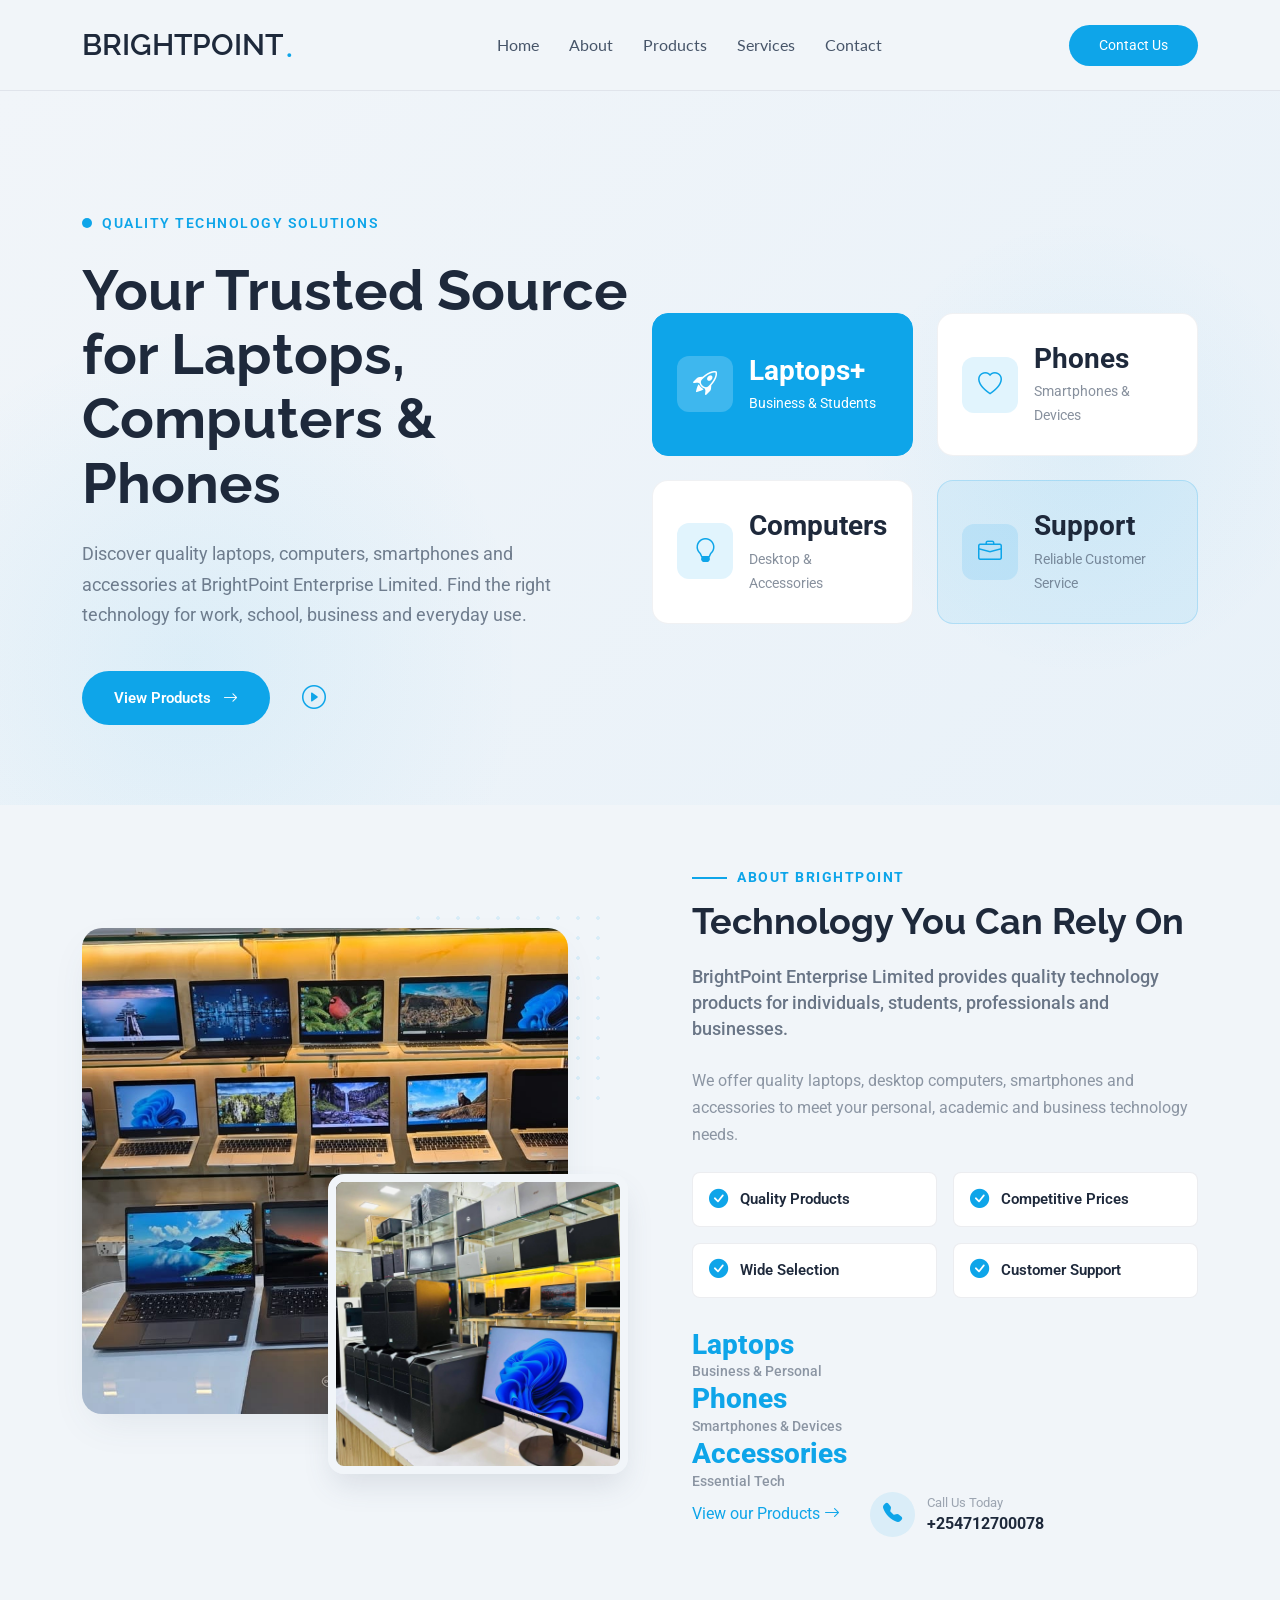
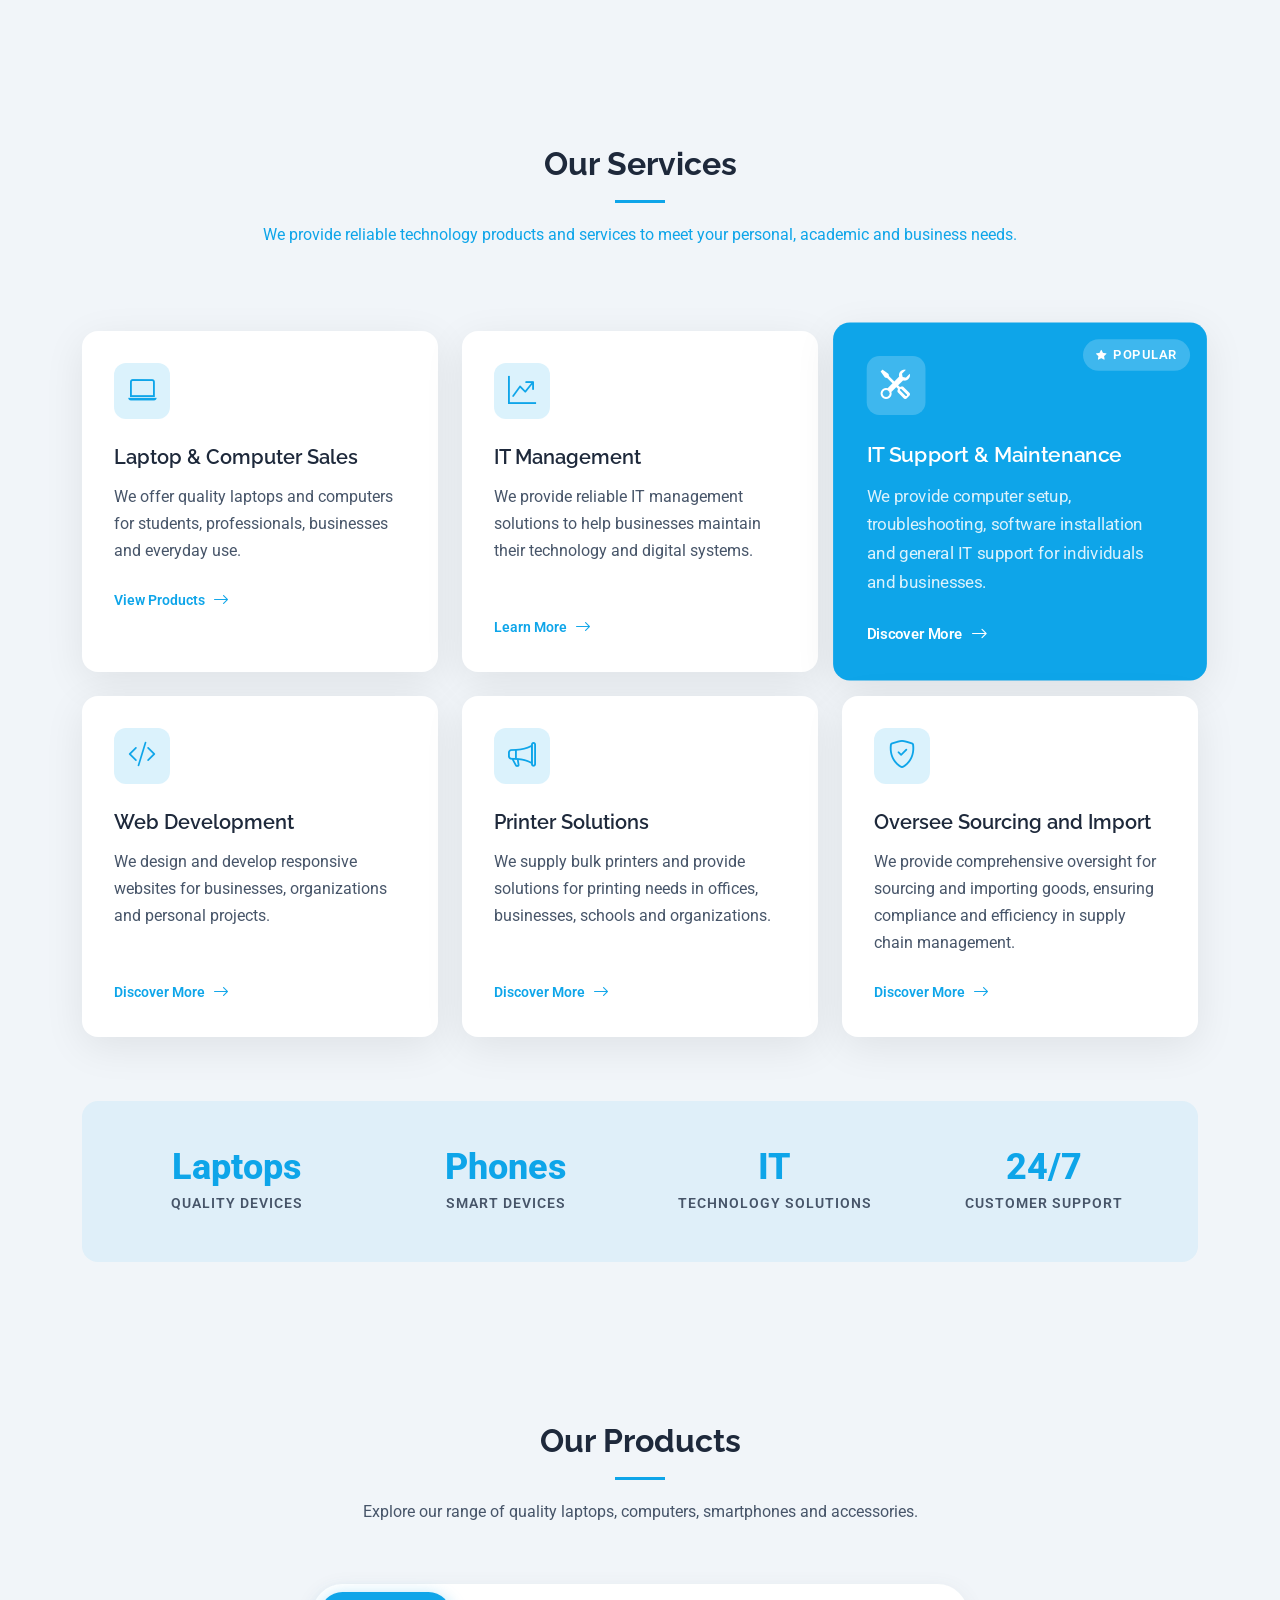
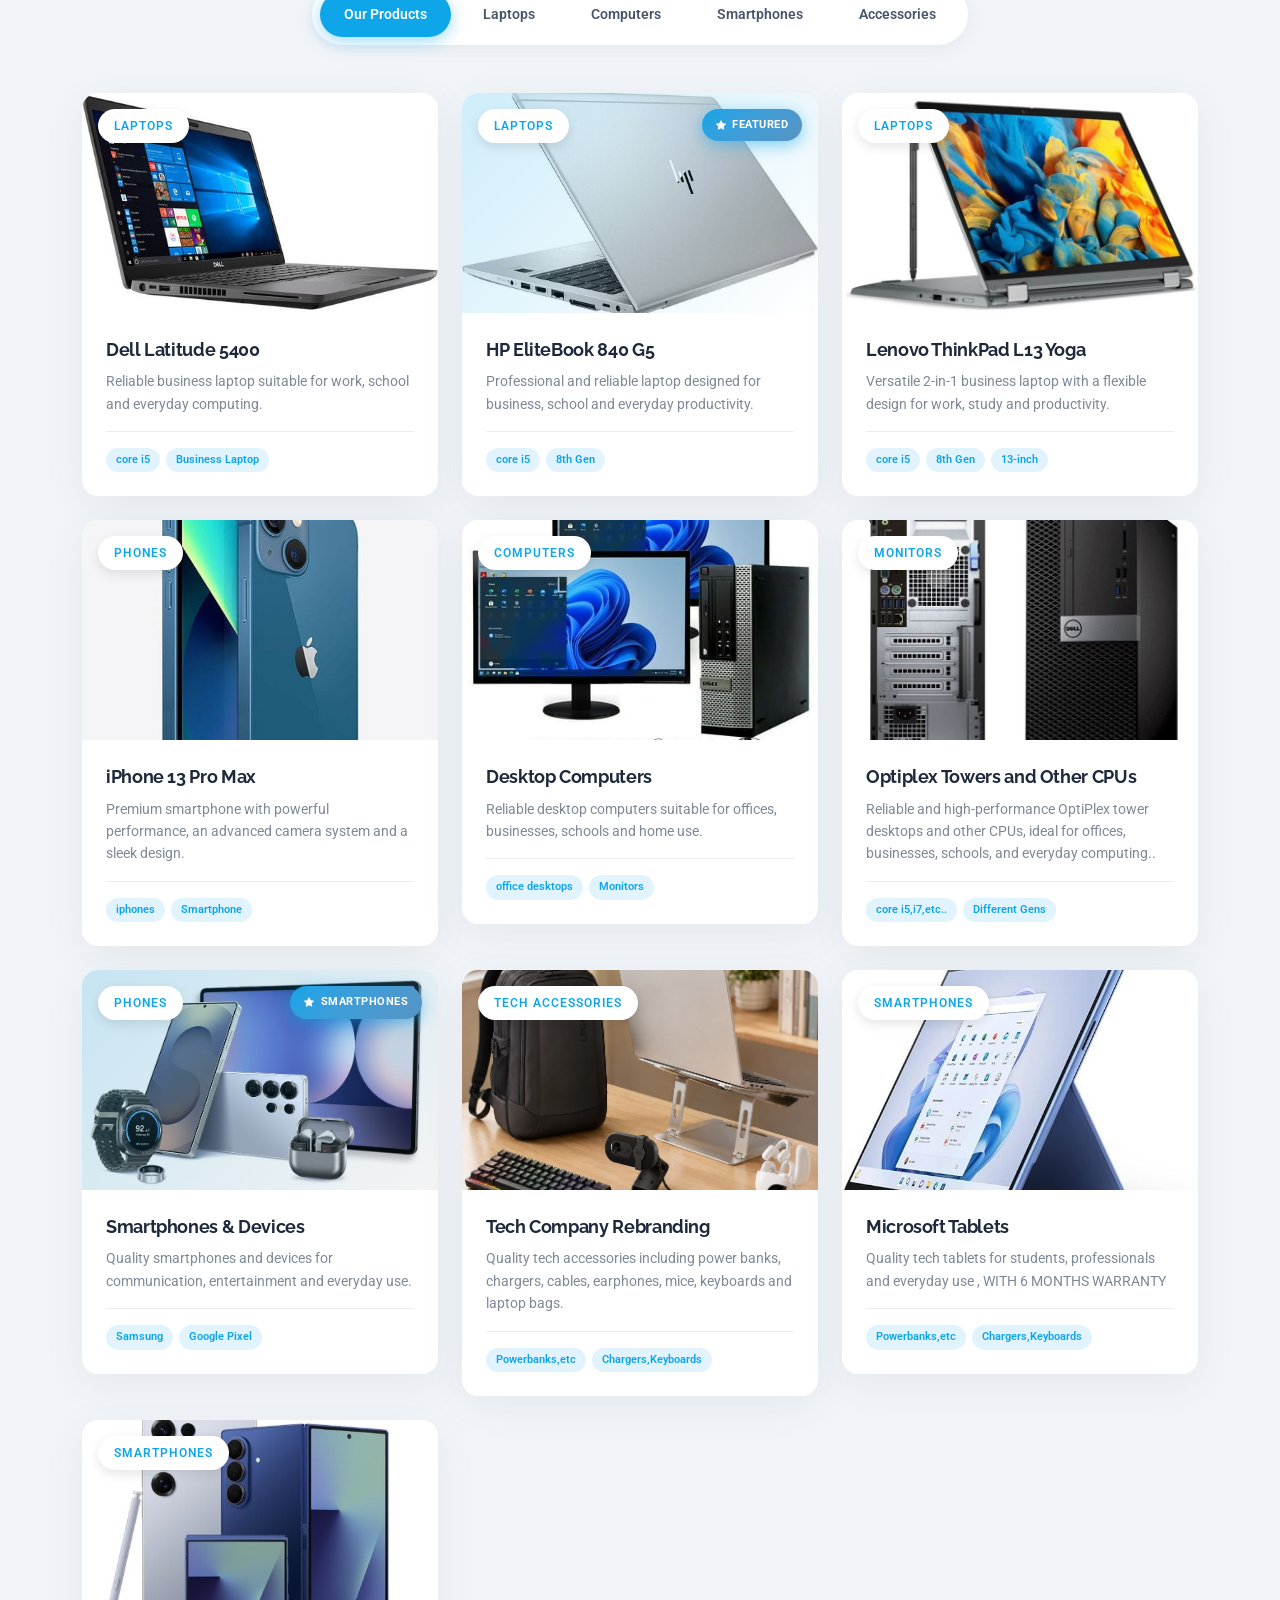
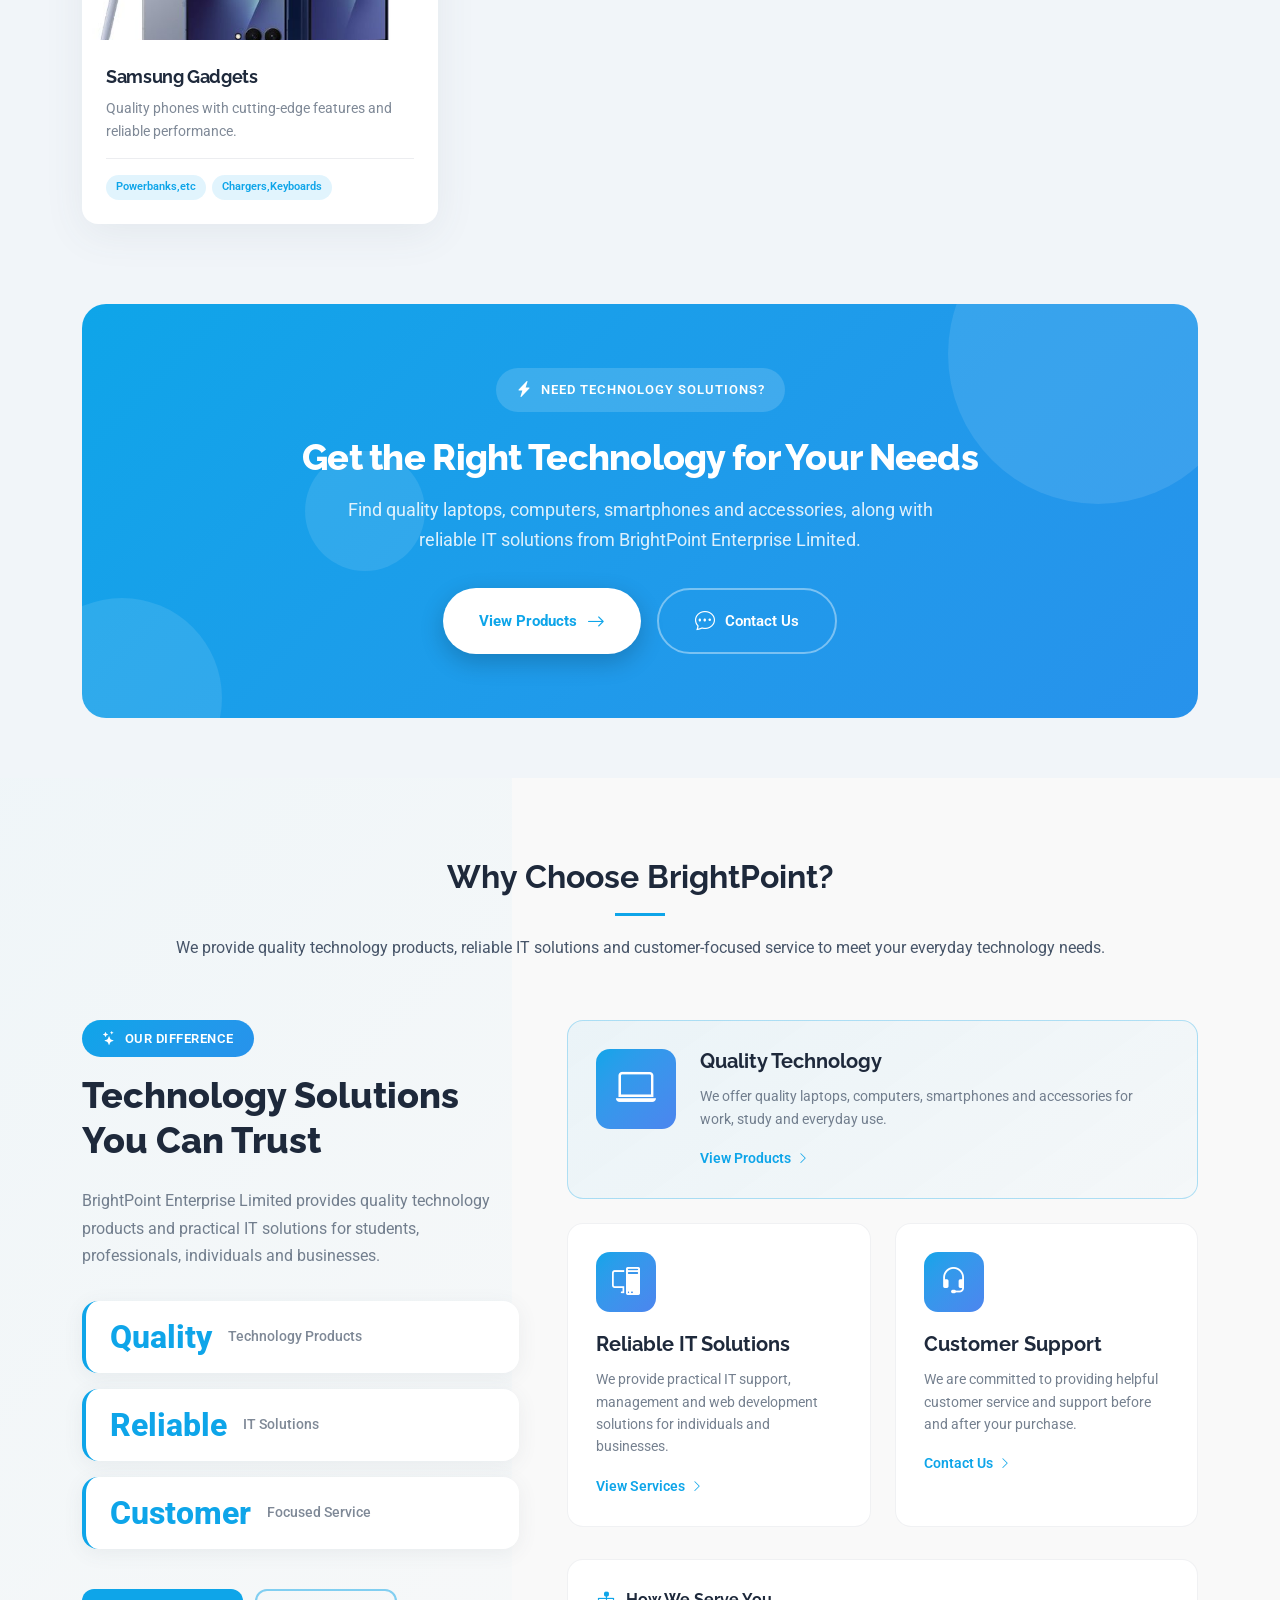
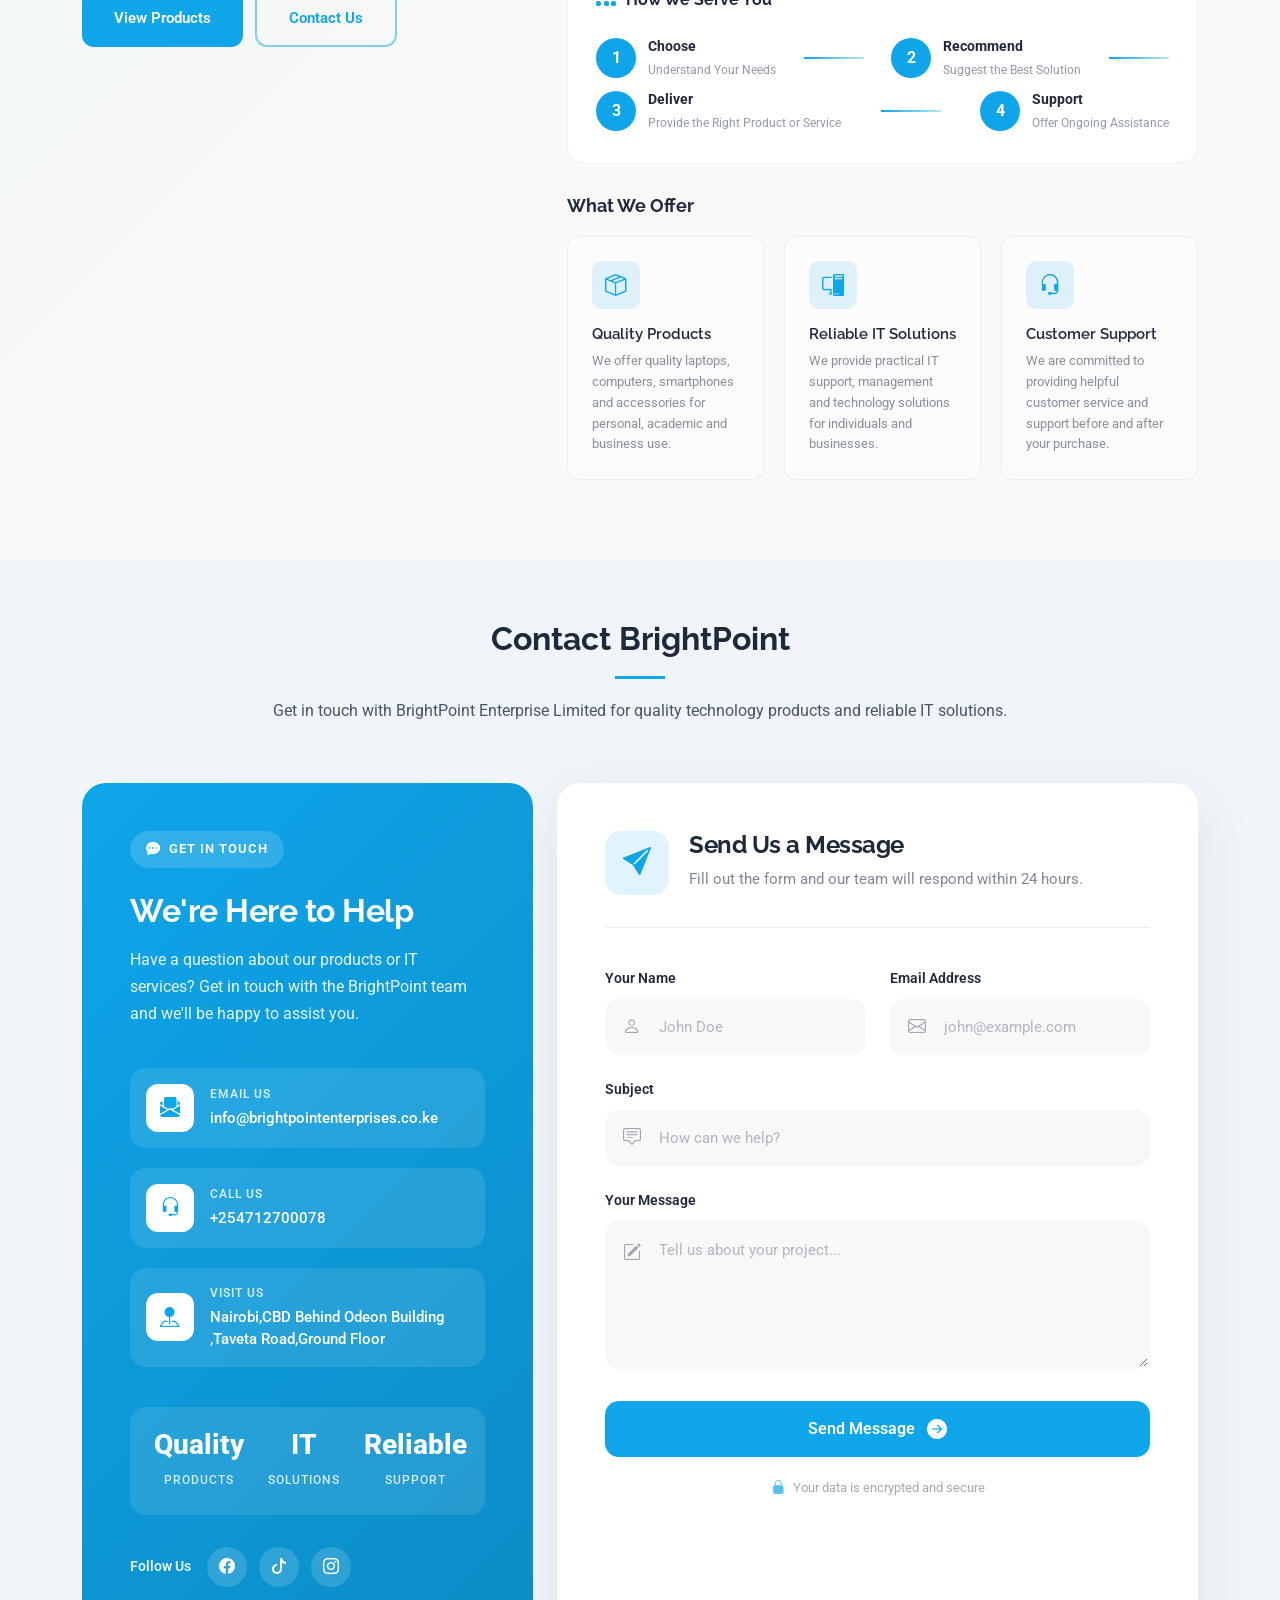
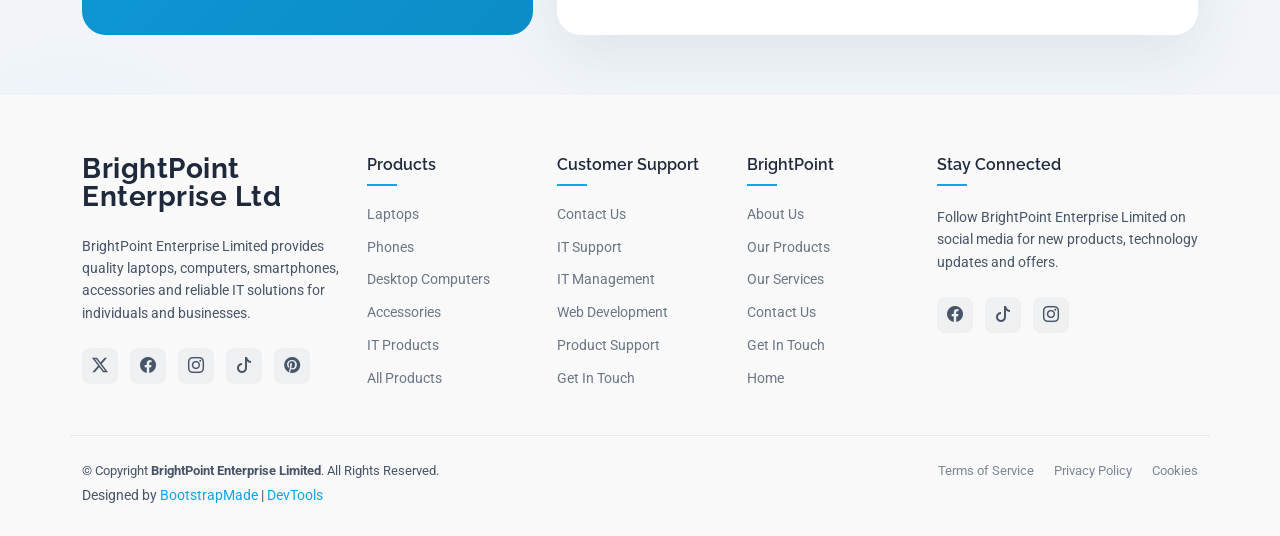
==== commit 441608e0: "first commit" ====
--- a/index.html
+++ b/index.html
@@ -90,7 +90,7 @@
                 </a>
                 <a href="https://www.youtube.com/watch?v=Y7f98aduVJ8" class="glightbox cta-link" data-gallery="hero-video">
                   <i class="bi bi-play-circle"></i>
-                  <span>Watch Video</span>
+                 
                 </a>
               </div>
             </div>
@@ -156,15 +156,12 @@
           <div class="col-xl-6 aos-init aos-animate" data-aos="fade-right" data-aos-delay="200">
             <div class="about-images-wrapper">
               <div class="image-main">
-                <img src="assets/img/about/DELL 5400.png" alt="Business meeting" class="img-fluid">
+                <img src="assets/img/about/1.jpg" alt="Business meeting" class="img-fluid">
               </div>
               <div class="image-offset">
-                <img src="assets/img/about/about-square-3.webp" alt="Detail shot" class="img-fluid">
-              </div>
-              <div class="experience-badge">
-                <span class="years purecounter" data-purecounter-start="0" data-purecounter-end="12" data-purecounter-duration="1">12</span>
-                <span class="text">Years of<br>Excellence</span>
-              </div>
+                <img src="assets/img/about/2.jpg" alt="Detail shot" class="img-fluid">
+              </div>
+              
               <div class="shape-pattern"></div>
             </div>
           </div>
@@ -263,7 +260,7 @@
               </div>
               <h3>Laptop &amp; Computer Sales</h3>
 <p>We offer quality laptops and computers for students, professionals, businesses and everyday use.</p>
-              <a href="service-details.html" class="service-link">
+              <a href="javascript:void(0)" class="service-link">
                 <span>View Products</span>
                 <i class="bi bi-arrow-right"></i>
               </a>
@@ -278,7 +275,7 @@
               </div>
               <h3>IT Management</h3>
 <p>We provide reliable IT management solutions to help businesses maintain their technology and digital systems.</p>
-              <a href="service-details.html" class="service-link">
+              <a href="javascript:void(0)" class="service-link">
                 <span>Learn More</span>
                 <i class="bi bi-arrow-right"></i>
               </a>
@@ -297,7 +294,7 @@
               </div>
               <h3>IT Support &amp; Maintenance</h3>
 <p>We provide computer setup, troubleshooting, software installation and general IT support for individuals and businesses.</p>
-              <a href="service-details.html" class="service-link">
+              <a href="javascript:void(0)" class="service-link">
                 <span>Discover More</span>
                 <i class="bi bi-arrow-right"></i>
               </a>
@@ -312,7 +309,7 @@
               </div>
               <h3>Web Development</h3>
               <p>We design and develop responsive websites for businesses, organizations and personal projects.</p>
-              <a href="service-details.html" class="service-link">
+              <a href="javascript:void(0)" class="service-link">
                 <span>Discover More</span>
                 <i class="bi bi-arrow-right"></i>
               </a>
@@ -327,7 +324,7 @@
               </div>
               <h3>Printer Solutions</h3>
               <p>We supply bulk printers and provide solutions for printing needs in offices, businesses, schools and organizations.</p>
-              <a href="service-details.html" class="service-link">
+              <a href="javascript:void(0)" class="service-link">
                 <span>Discover More</span>
                 <i class="bi bi-arrow-right"></i>
               </a>
@@ -342,7 +339,7 @@
               </div>
               <h3>Oversee Sourcing and Import</h3>
               <p>We provide comprehensive oversight for sourcing and importing goods, ensuring compliance and efficiency in supply chain management.</p>
-              <a href="service-details.html" class="service-link">
+              <a href="javascript:void(0)" class="service-link">
                 <span>Discover More</span>
                 <i class="bi bi-arrow-right"></i>
               </a>
@@ -407,14 +404,13 @@
           </div>
 
           <div class="row g-4 isotope-container" data-aos="fade-up" data-aos-delay="200">
-
-            <div class="col-lg-4 col-md-6 portfolio-item isotope-item filter-laptops">
+           <div class="col-lg-4 col-md-6 portfolio-item isotope-item filter-laptops"> 
               <div class="project-card">
                 <div class="image-wrapper">
-                  <img src="assets/img/portfolio/portfolio-2.webp" alt="Project showcase" class="img-fluid" loading="lazy">
+                  <img src="assets/img/portfolio/2.jpg" alt="Project showcase" class="img-fluid" loading="lazy">
                   <div class="hover-overlay">
                     <div class="overlay-actions">
-                      <a href="assets/img/portfolio/portfolio-2.webp" class="glightbox action-btn" data-gallery="portfolio">
+                      <a href="assets/img/portfolio/2.jpg" class="glightbox action-btn" data-gallery="portfolio">
                         <i class="bi bi-eye"></i>
                       </a>
                       <a href="#" class="action-btn">
@@ -432,7 +428,7 @@
                       <span>core i5</span>
                       <span>Business Laptop</span>
                     </div>
-                    <span class="year">2024</span>
+                  
                   </div>
                 </div>
               </div>
@@ -441,10 +437,10 @@
             <div class="col-lg-4 col-md-6 portfolio-item isotope-item filter-Laptops">
               <div class="project-card featured">
                 <div class="image-wrapper">
-                  <img src="assets/img/portfolio/portfolio-4.webp" alt="Project showcase" class="img-fluid" loading="lazy">
+                  <img src="assets/img/portfolio/4.jpg" alt="Project showcase" class="img-fluid" loading="lazy">
                   <div class="hover-overlay">
                     <div class="overlay-actions">
-                      <a href="assets/img/portfolio/portfolio-4.webp" class="glightbox action-btn" data-gallery="portfolio">
+                      <a href="assets/img/portfolio/4.jpg" class="glightbox action-btn" data-gallery="portfolio">
                         <i class="bi bi-eye"></i>
                       </a>
                       <a href="#" class="action-btn">
@@ -463,19 +459,19 @@
                       <span>core i5</span>
                       <span>8th Gen</span>
                     </div>
-                    <span class="year">2024</span>
+                  
                   </div>
                 </div>
               </div>
             </div><!-- End Portfolio Item -->
 
-            <div class="col-lg-4 col-md-6 portfolio-item isotope-item filter-branding">
+            <div class="col-lg-4 col-md-6 portfolio-item isotope-item filter-laptops">
               <div class="project-card">
                 <div class="image-wrapper">
-                  <img src="assets/img/portfolio/portfolio-6.webp" alt="Project showcase" class="img-fluid" loading="lazy">
+                  <img src="assets/img/portfolio/6.jpg" alt="Project showcase" class="img-fluid" loading="lazy">
                   <div class="hover-overlay">
                     <div class="overlay-actions">
-                      <a href="assets/img/portfolio/portfolio-6.webp" class="glightbox action-btn" data-gallery="portfolio">
+                      <a href="assets/img/portfolio/6.jpg" class="glightbox action-btn" data-gallery="portfolio">
                         <i class="bi bi-eye"></i>
                       </a>
                       <a href="#" class="action-btn">
@@ -494,19 +490,18 @@
                       <span>8th Gen</span>
                       <span>13-inch</span>
                     </div>
-                    <span class="year">2023</span>
                   </div>
                 </div>
               </div>
             </div><!-- End Portfolio Item -->
 
-            <div class="col-lg-4 col-md-6 portfolio-item isotope-item filter-ui">
+            <div class="col-lg-4 col-md-6 portfolio-item isotope-item filter-smartphones">
               <div class="project-card">
                 <div class="image-wrapper">
-                  <img src="assets/img/portfolio/portfolio-8.webp" alt="Project showcase" class="img-fluid" loading="lazy">
+                  <img src="assets/img/portfolio/8.jpg" alt="Project showcase" class="img-fluid" loading="lazy">
                   <div class="hover-overlay">
                     <div class="overlay-actions">
-                      <a href="assets/img/portfolio/portfolio-8.webp" class="glightbox action-btn" data-gallery="portfolio">
+                      <a href="assets/img/portfolio/8.jpg" class="glightbox action-btn" data-gallery="portfolio">
                         <i class="bi bi-eye"></i>
                       </a>
                       <a href="#" class="action-btn">
@@ -523,20 +518,21 @@
                     <div class="tech-tags">
                       <span>iphones</span>
                       <span>Smartphone</span>
-                    </div>
-                    <span class="year">2024</span>
+                      
+                    </div>
+                   
                   </div>
                 </div>
               </div>
             </div><!-- End Portfolio Item -->
 
-            <div class="col-lg-4 col-md-6 portfolio-item isotope-item filter-accessories">
+            <div class="col-lg-4 col-md-6 portfolio-item isotope-item filter-computers">
               <div class="project-card">
                 <div class="image-wrapper">
-                  <img src="assets/img/portfolio/portfolio-1.webp" alt="Project showcase" class="img-fluid" loading="lazy">
+                  <img src="assets/img/portfolio/1.jpg" alt="Project showcase" class="img-fluid" loading="lazy">
                   <div class="hover-overlay">
                     <div class="overlay-actions">
-                      <a href="assets/img/portfolio/portfolio-1.webp" class="glightbox action-btn" data-gallery="portfolio">
+                      <a href="assets/img/portfolio/1.jpg" class="glightbox action-btn" data-gallery="portfolio">
                         <i class="bi bi-eye"></i>
                       </a>
                       <a href="#" class="action-btn">
@@ -554,19 +550,19 @@
                       <span>office desktops</span>
                       <span>Monitors</span>
                     </div>
-                    <span class="year">2023</span>
+                    
                   </div>
                 </div>
               </div>
             </div><!-- End Portfolio Item -->
 
-            <div class="col-lg-4 col-md-6 portfolio-item isotope-item filter-mobile">
+            <div class="col-lg-4 col-md-6 portfolio-item isotope-item filter-computers">
               <div class="project-card">
                 <div class="image-wrapper">
-                  <img src="assets/img/portfolio/portfolio-3.webp" alt="Project showcase" class="img-fluid" loading="lazy">
+                  <img src="assets/img/portfolio/3.jpg" alt="Project showcase" class="img-fluid" loading="lazy">
                   <div class="hover-overlay">
                     <div class="overlay-actions">
-                      <a href="assets/img/portfolio/portfolio-3.webp" class="glightbox action-btn" data-gallery="portfolio">
+                      <a href="assets/img/portfolio/3.jpg" class="glightbox action-btn" data-gallery="portfolio">
                         <i class="bi bi-eye"></i>
                       </a>
                       <a href="#" class="action-btn">
@@ -577,14 +573,14 @@
                   <span class="category-badge">Monitors</span>
                 </div>
                 <div class="project-info">
-                  <h3>HP &amp; Lenovo Laptops</h3>
-                  <p>Explore a selection of reliable HP and Lenovo laptops for work, study and everyday use.</p>
+                  <h3>Optiplex Towers and Other CPUs</h3>
+                  <p>Reliable and high-performance OptiPlex tower desktops and other CPUs, ideal for offices, businesses, schools, and everyday computing..</p>
                   <div class="project-meta">
                     <div class="tech-tags">
                       <span>core i5,i7,etc..</span>
                       <span>Different Gens</span>
                     </div>
-                    <span class="year">2024</span>
+                    
                   </div>
                 </div>
               </div>
@@ -593,10 +589,10 @@
             <div class="col-lg-4 col-md-6 portfolio-item isotope-item filter-ui">
               <div class="project-card featured">
                 <div class="image-wrapper">
-                  <img src="assets/img/portfolio/portfolio-7.webp" alt="Project showcase" class="img-fluid" loading="lazy">
+                  <img src="assets/img/portfolio/7.jpg" alt="Project showcase" class="img-fluid" loading="lazy">
                   <div class="hover-overlay">
                     <div class="overlay-actions">
-                      <a href="assets/img/portfolio/portfolio-7.webp" class="glightbox action-btn" data-gallery="portfolio">
+                      <a href="assets/img/portfolio/7.jpg" class="glightbox action-btn" data-gallery="portfolio">
                         <i class="bi bi-eye"></i>
                       </a>
                       <a href="#" class="action-btn">
@@ -615,19 +611,19 @@
                       <span>Samsung</span>
                       <span>Google Pixel</span>
                     </div>
-                    <span class="year">2024</span>
+                   
                   </div>
                 </div>
               </div>
             </div><!-- End Portfolio Item -->
 
-            <div class="col-lg-4 col-md-6 portfolio-item isotope-item filter-branding">
+            <div class="col-lg-4 col-md-6 portfolio-item isotope-item filter-Accessories">
               <div class="project-card">
                 <div class="image-wrapper">
-                  <img src="assets/img/portfolio/portfolio-9.webp" alt="Project showcase" class="img-fluid" loading="lazy">
+                  <img src="assets/img/portfolio/11.jpg" alt="Project showcase" class="img-fluid" loading="lazy">
                   <div class="hover-overlay">
                     <div class="overlay-actions">
-                      <a href="assets/img/portfolio/portfolio-9.webp" class="glightbox action-btn" data-gallery="portfolio">
+                      <a href="assets/img/portfolio/11.jpg" class="glightbox action-btn" data-gallery="portfolio">
                         <i class="bi bi-eye"></i>
                       </a>
                       <a href="#" class="action-btn">
@@ -645,13 +641,72 @@
                       <span>Powerbanks,etc</span>
                       <span>Chargers,Keyboards</span>
                     </div>
-                    <span class="year">2023</span>
+                    
                   </div>
                 </div>
               </div>
             </div><!-- End Portfolio Item -->
-
-          </div><!-- End Portfolio Container -->
+            <div class="col-lg-4 col-md-6 portfolio-item isotope-item filter-smartphones">
+              <div class="project-card">
+                <div class="image-wrapper">
+                  <img src="assets/img/portfolio/5.jpg" alt="Project showcase" class="img-fluid" loading="lazy">
+                  <div class="hover-overlay">
+                    <div class="overlay-actions">
+                      <a href="assets/img/portfolio/9.jpg" class="glightbox action-btn" data-gallery="portfolio">
+                        <i class="bi bi-eye"></i>
+                      </a>
+                      <a href="#" class="action-btn">
+                        <i class="bi bi-link-45deg"></i>
+                      </a>
+                    </div>
+                  </div>
+                  <span class="category-badge">Smartphones</span>
+                </div>
+                <div class="project-info">
+                  <h3>Microsoft Tablets</h3>
+                  <p>Quality tech tablets for students, professionals and everyday use , WITH 6 MONTHS WARRANTY</p>
+                  <div class="project-meta">
+                    <div class="tech-tags">
+                      <span>Powerbanks,etc</span>
+                      <span>Chargers,Keyboards</span>
+                    </div>
+                    
+                  </div>
+                </div>
+              </div>
+            </div><!-- End Portfolio Item -->
+
+            <div class="col-lg-4 col-md-6 portfolio-item isotope-item filter-Smartphones">
+              <div class="project-card">
+                <div class="image-wrapper">
+                  <img src="assets/img/portfolio/12.jpg" alt="Project showcase" class="img-fluid" loading="lazy">
+                  <div class="hover-overlay">
+                    <div class="overlay-actions">
+                      <a href="assets/img/portfolio/12.jpg" class="glightbox action-btn" data-gallery="portfolio">
+                        <i class="bi bi-eye"></i>
+                      </a>
+                      <a href="#" class="action-btn">
+                        <i class="bi bi-link-45deg"></i>
+                      </a>
+                    </div>
+                  </div>
+                  <span class="category-badge">Smartphones</span>
+                </div>
+                <div class="project-info">
+                  <h3>Samsung Gadgets</h3>
+                  <p>Quality phones with cutting-edge features and reliable performance.</p>
+                  <div class="project-meta">
+                    <div class="tech-tags">
+                      <span>Powerbanks,etc</span>
+                      <span>Chargers,Keyboards</span>
+                    </div>
+                    
+                  </div>
+                </div>
+              </div>
+            </div><!-- End Portfolio Item -->
+
+       
 
         </div>
 
--- a/assets/css/main.css
+++ b/assets/css/main.css
@@ -6384,4 +6384,4 @@
 --------------------------------------------------------------*/
 .starter-section {
   /* Add your styles here */
-}+}
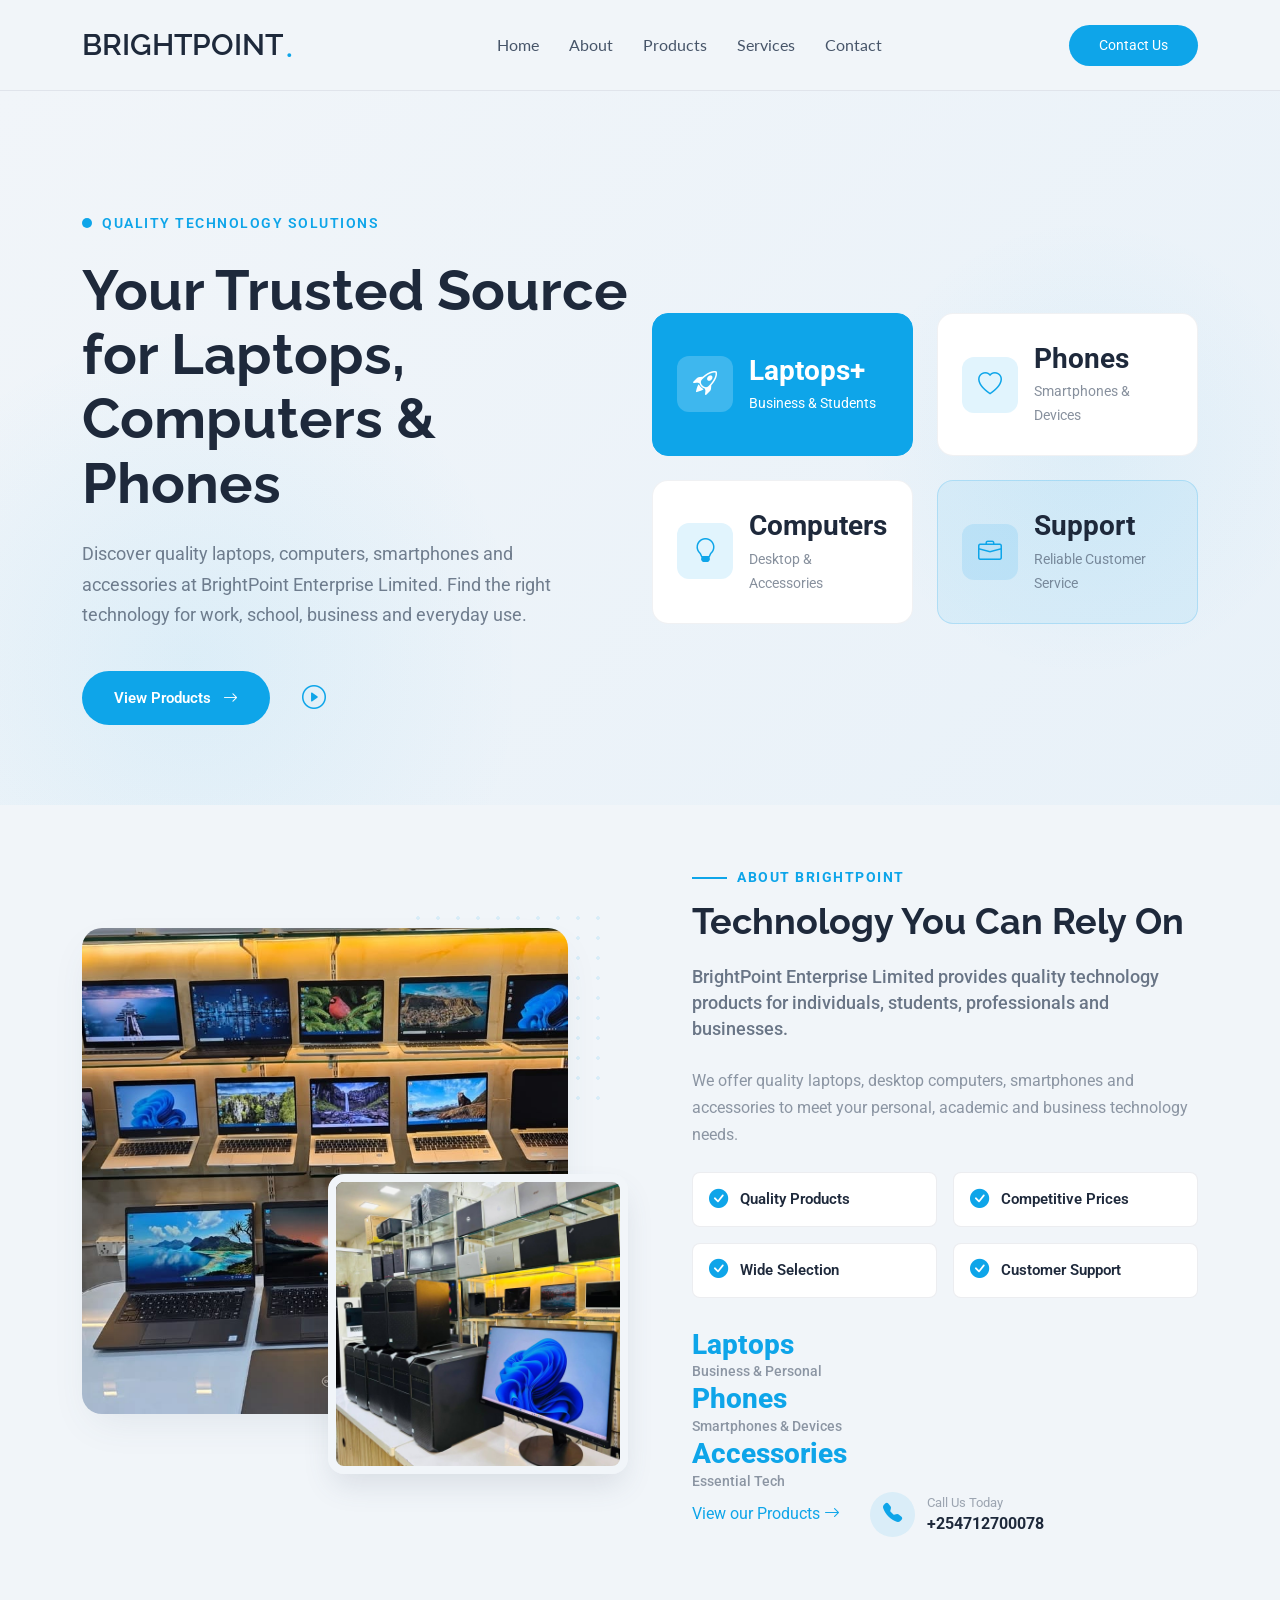
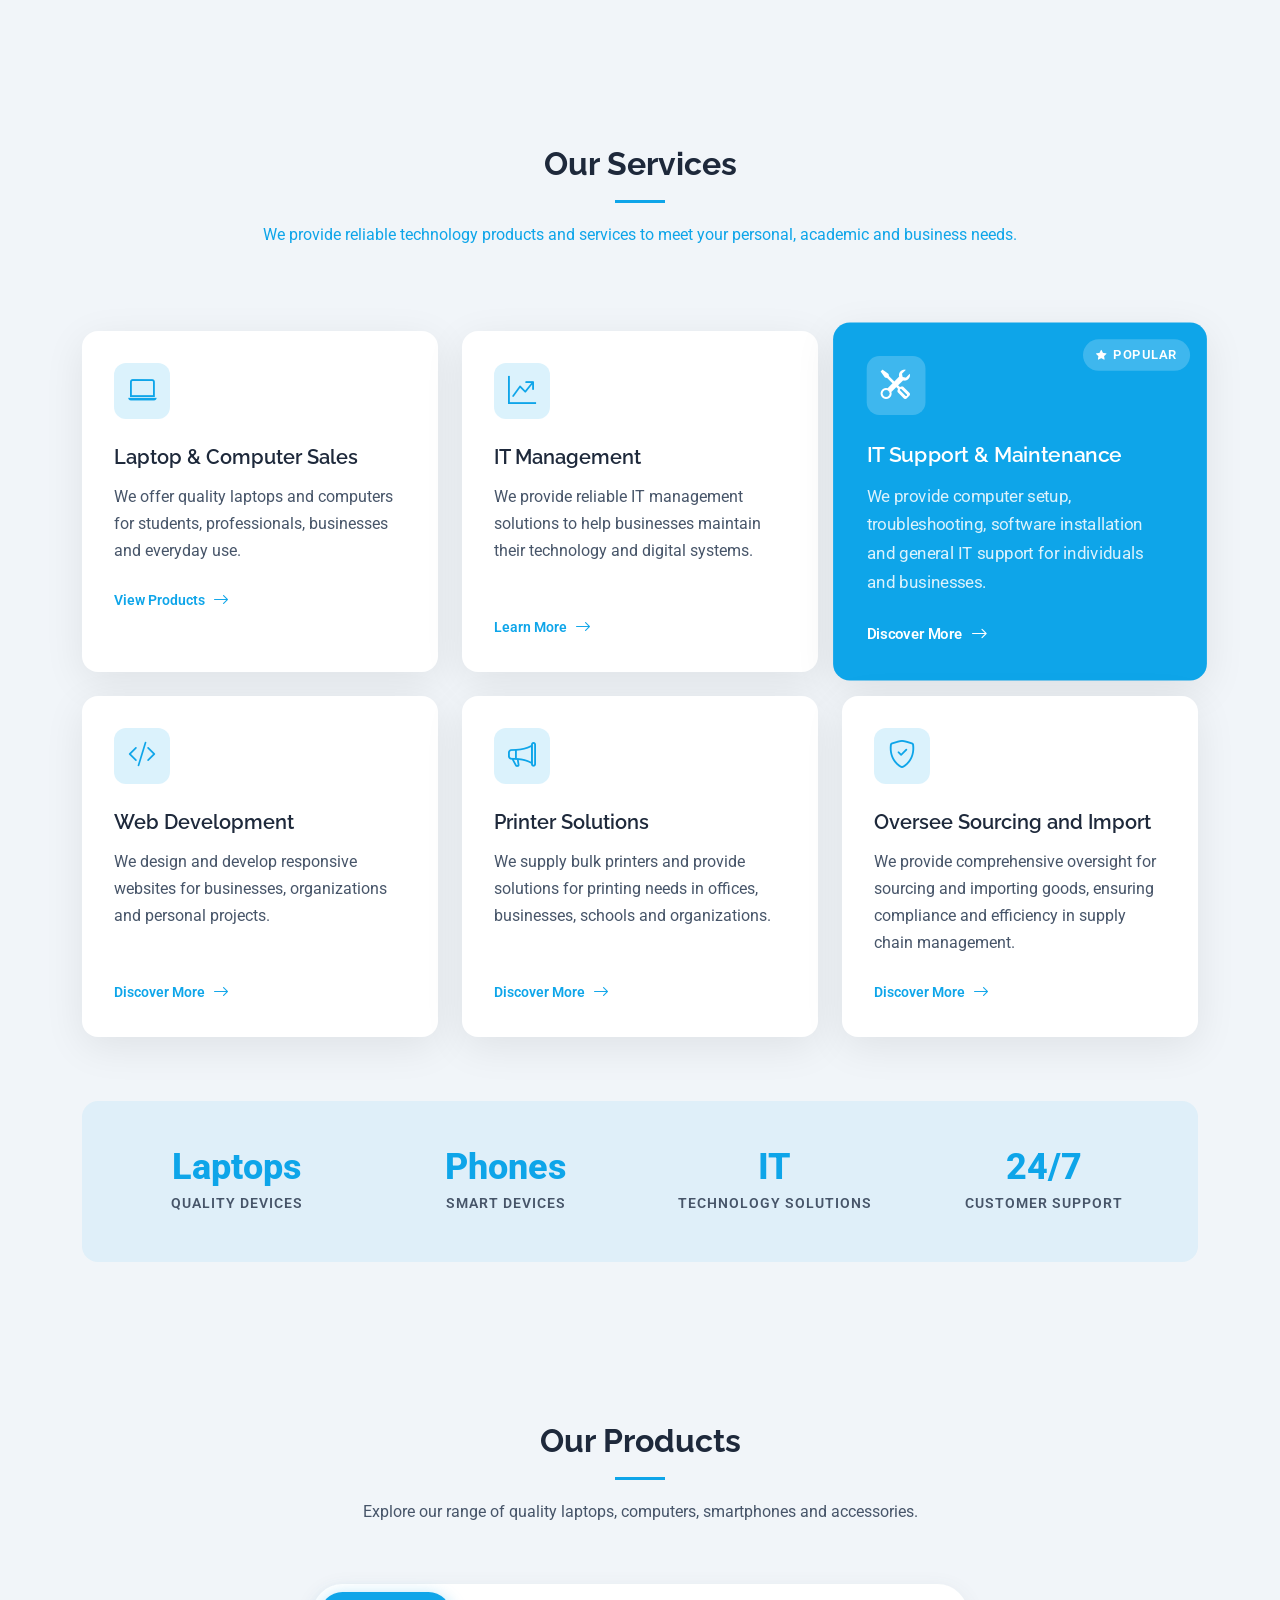
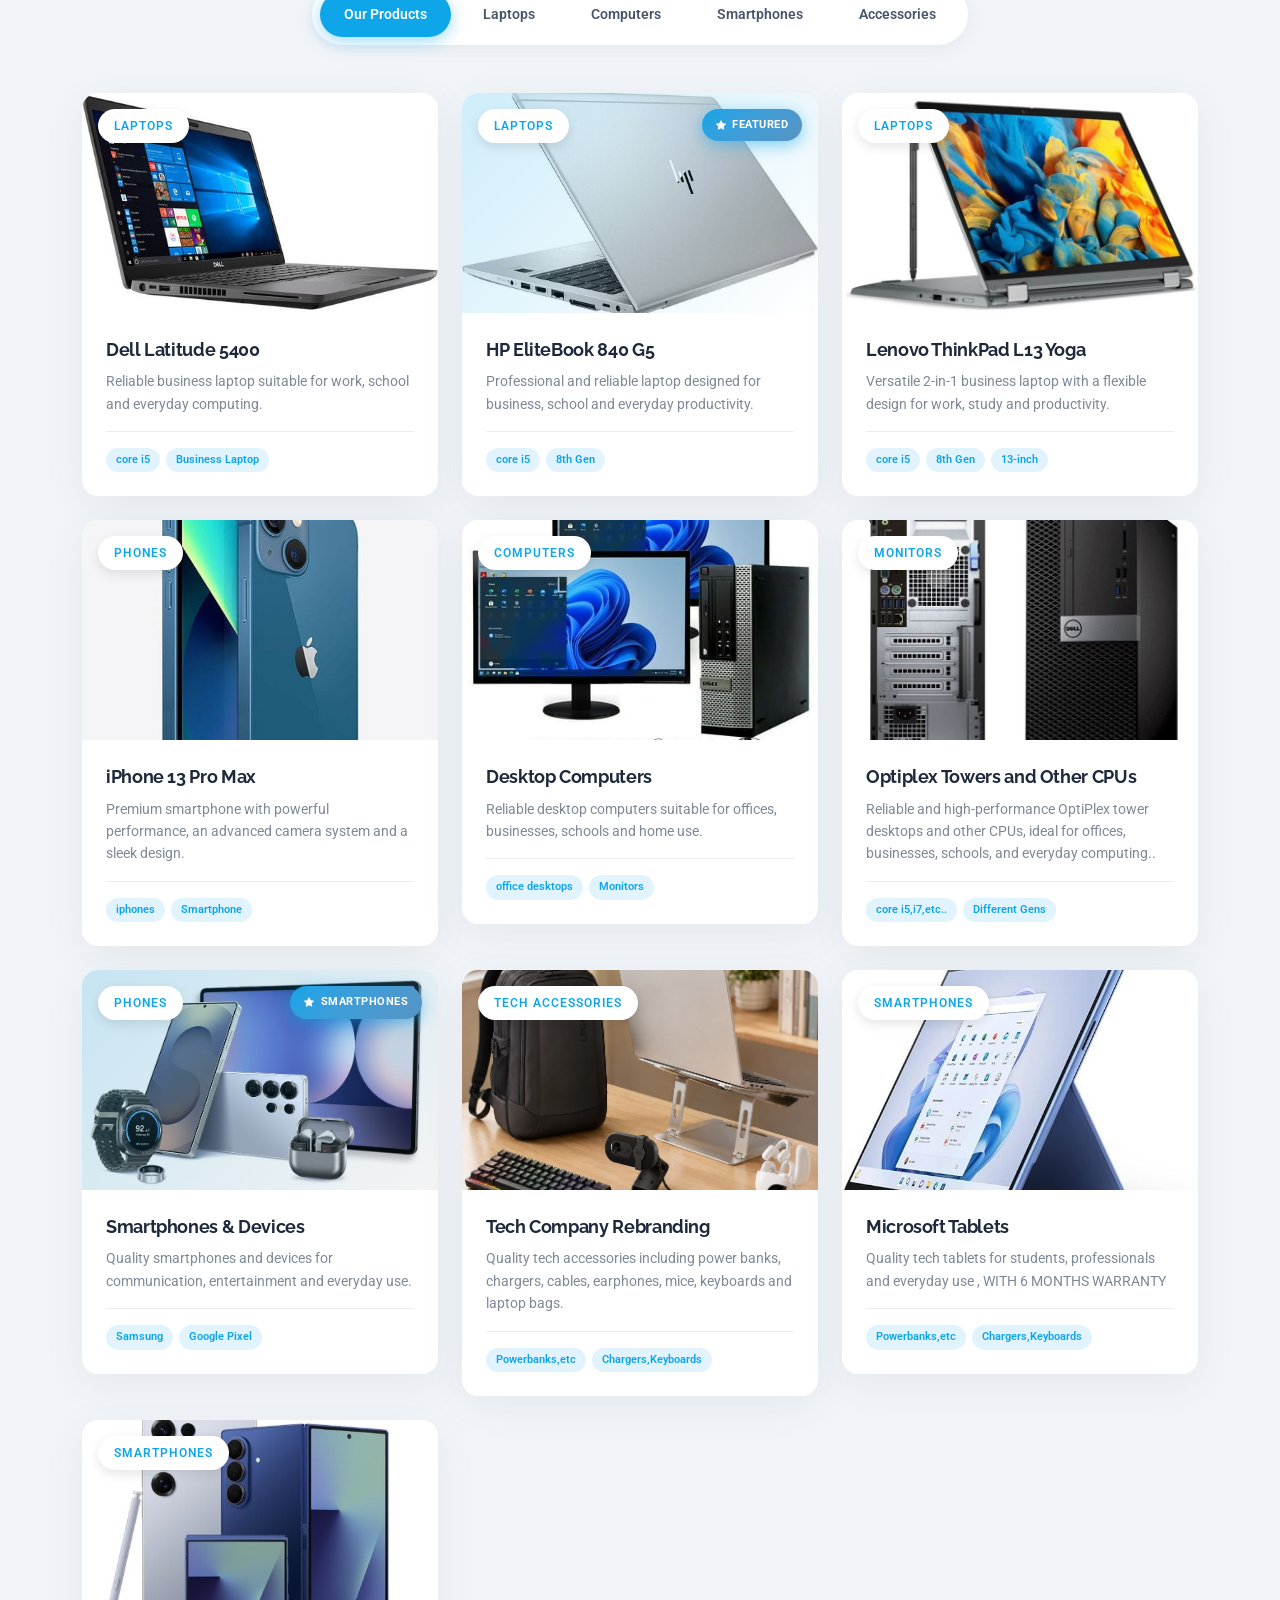
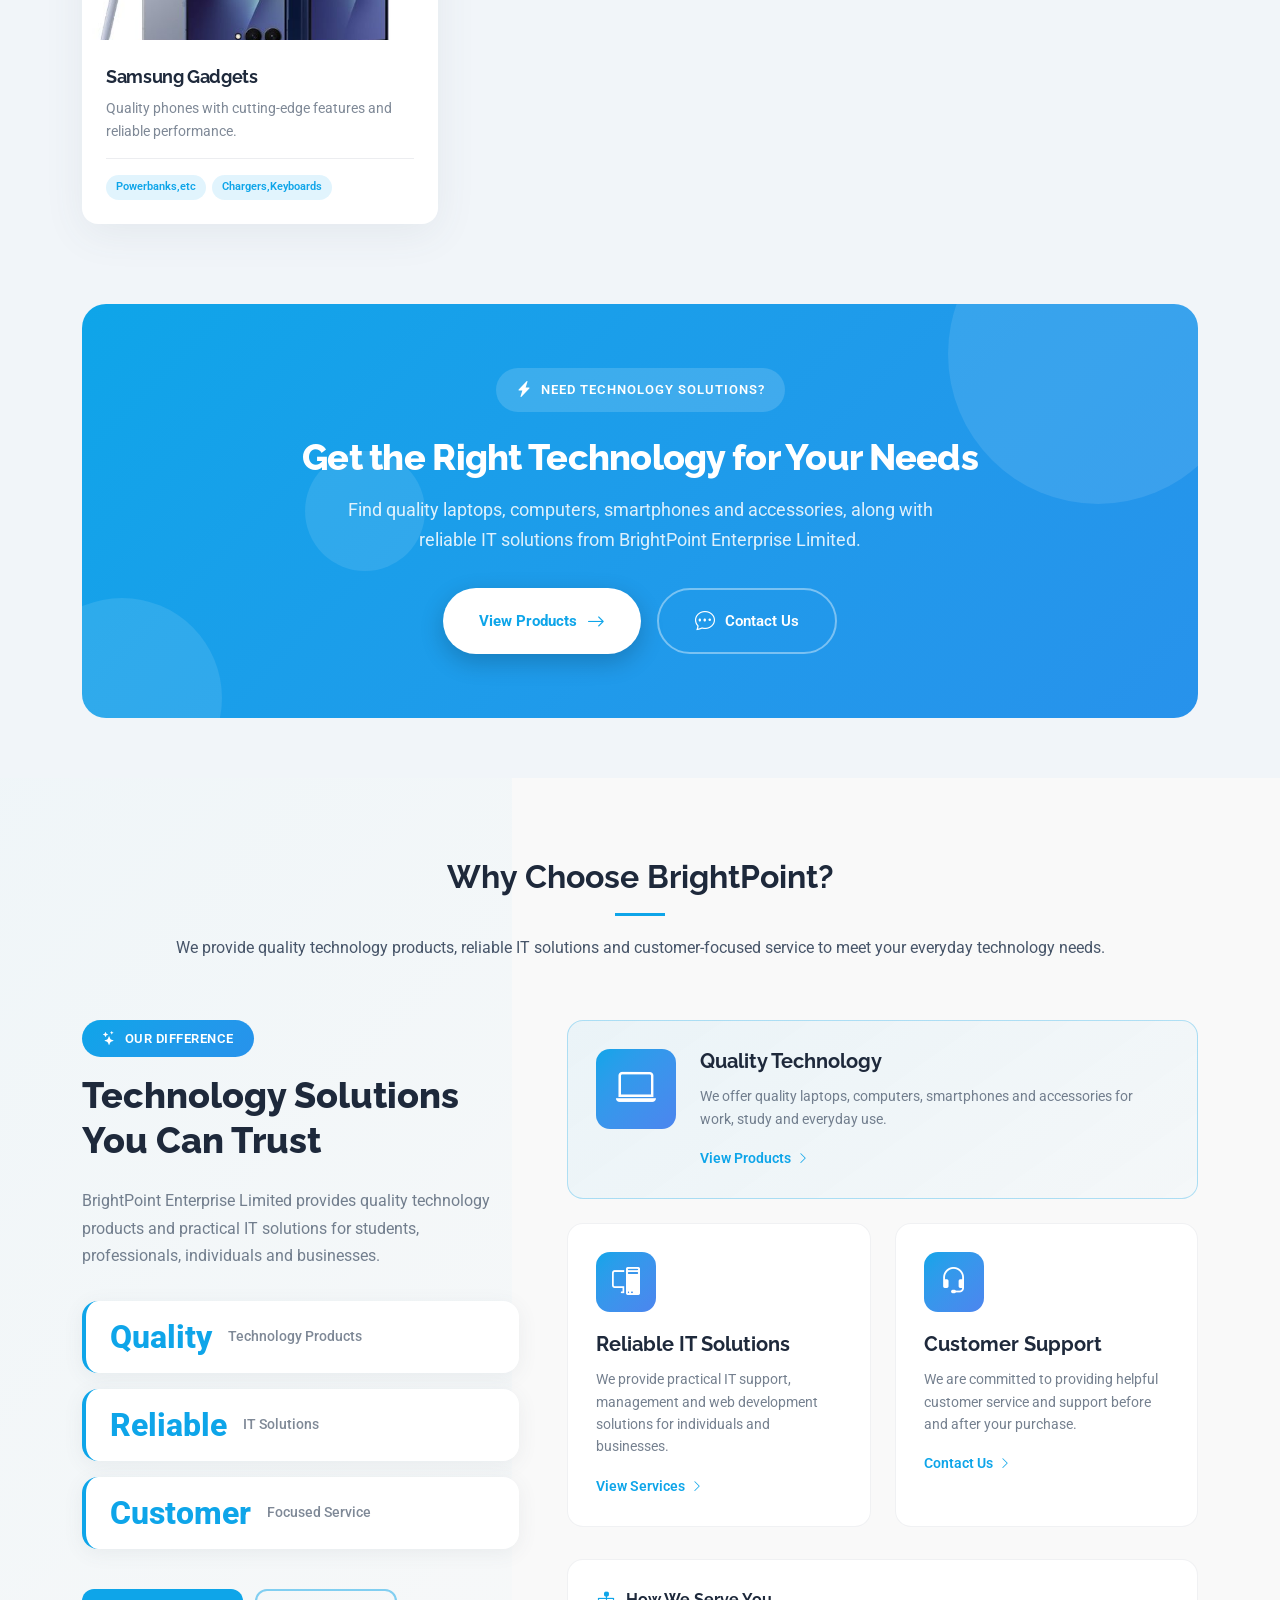
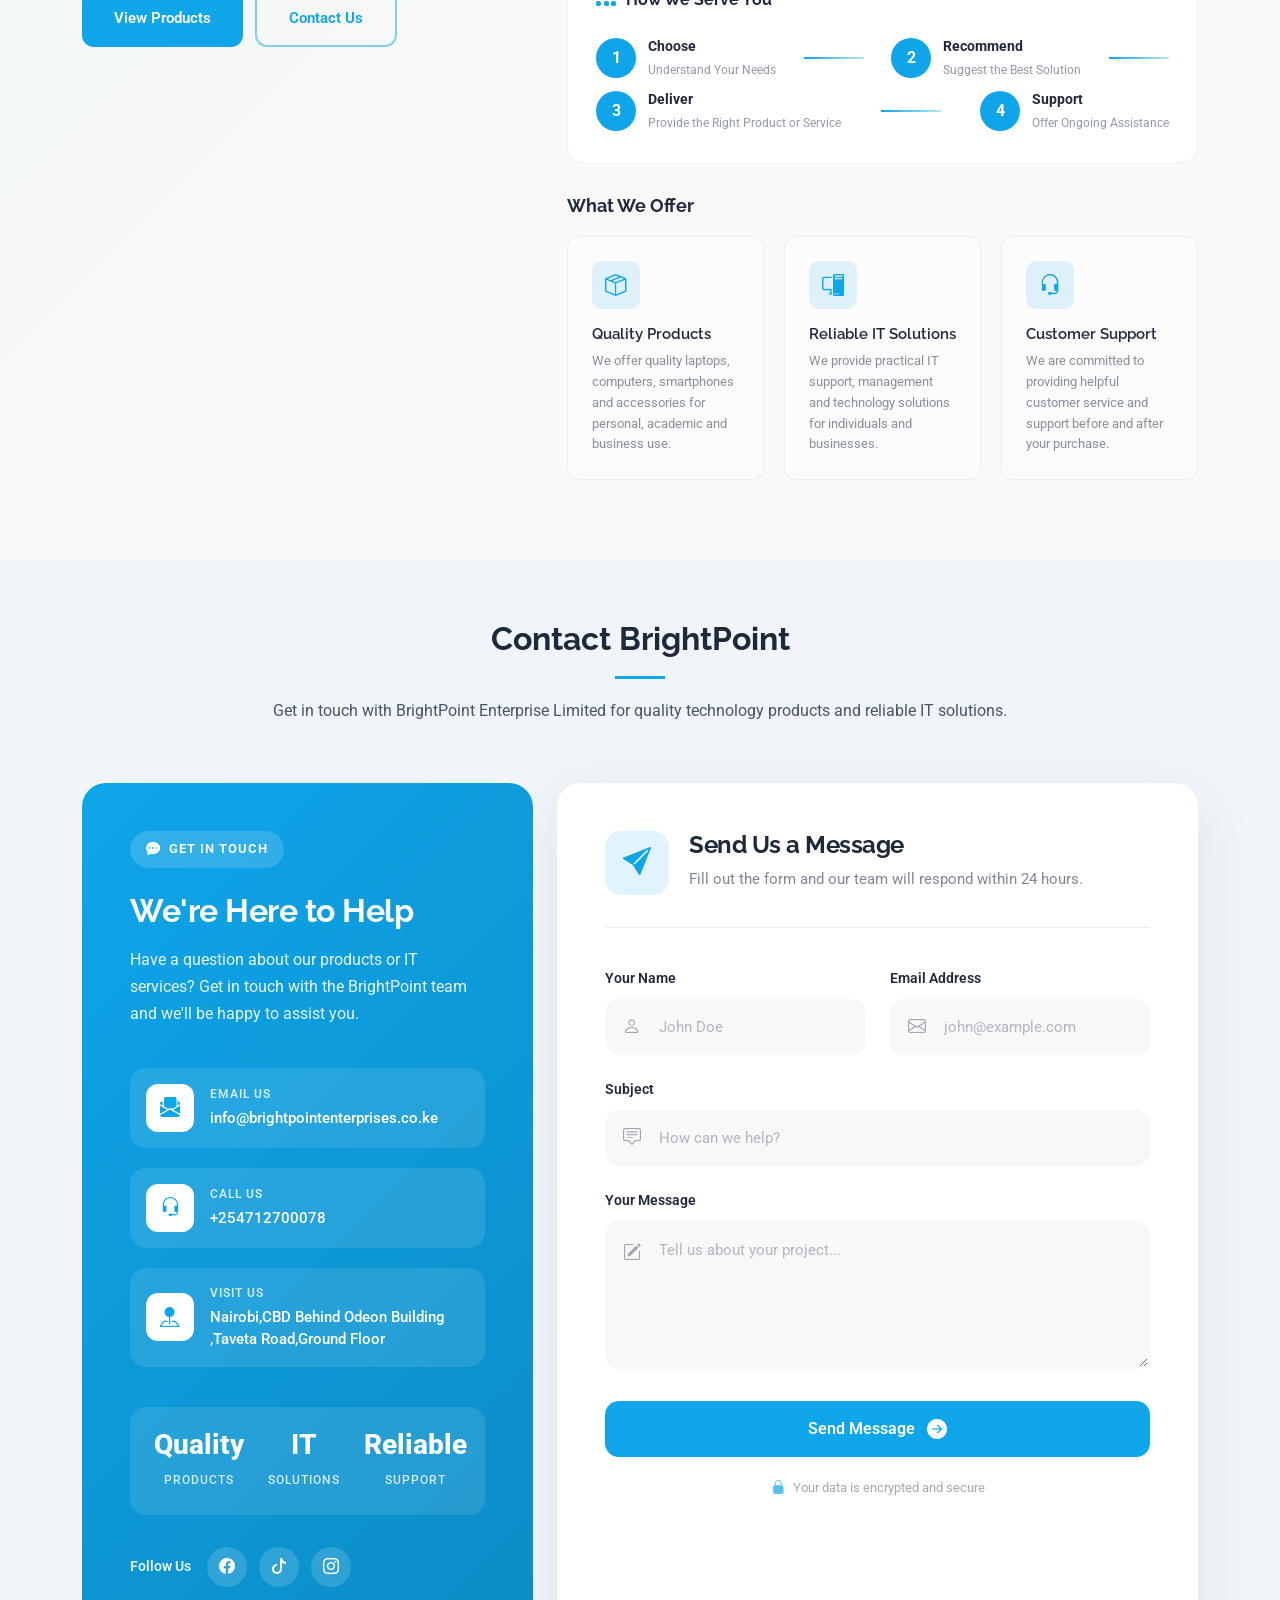
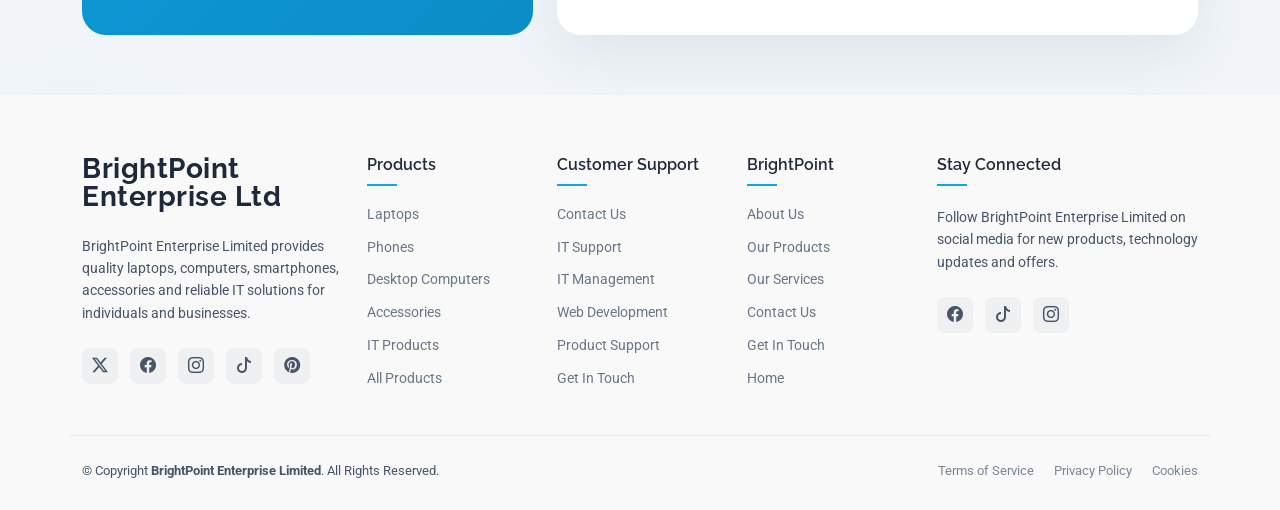
==== commit 4cfee55d: "footer deletion" ====
--- a/index.html
+++ b/index.html
@@ -1225,13 +1225,7 @@
           <div class="copyright">
             <p>© <span>Copyright</span> <strong class="sitename">BrightPoint Enterprise Limited</strong>. All Rights Reserved.</p>
           </div>
-          <div class="credits">
-            <!-- All the links in the footer should remain intact. -->
-            <!-- You can delete the links only if you've purchased the pro version. -->
-            <!-- Licensing information: https://bootstrapmade.com/license/ -->
-            <!-- Purchase the pro version with working PHP/AJAX contact form: [buy-url] -->
-            Designed by <a href="https://bootstrapmade.com/">BootstrapMade</a> | <a href="https://bootstrapmade.com/tools/">DevTools</a>
-          </div>
+          
         </div>
         <div class="col-md-6 order-1 order-md-2">
           <div class="legal-links">
